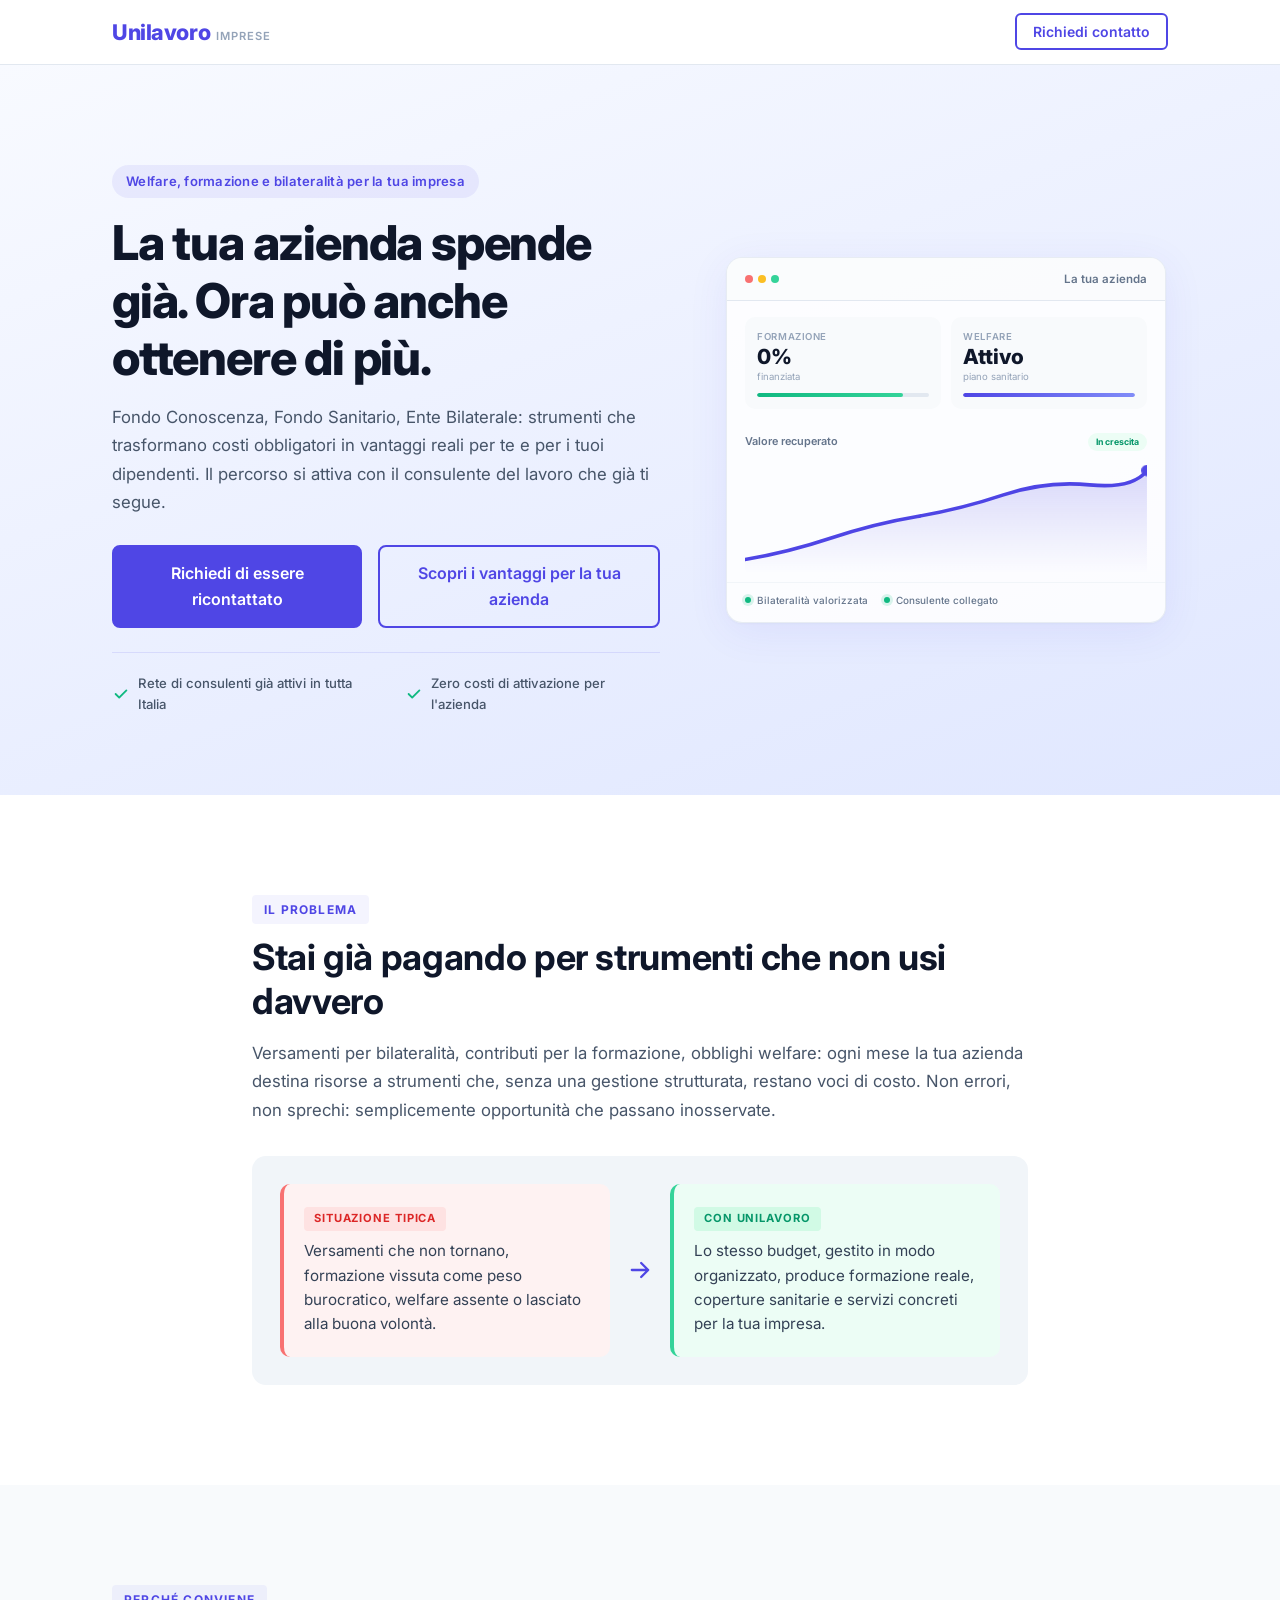
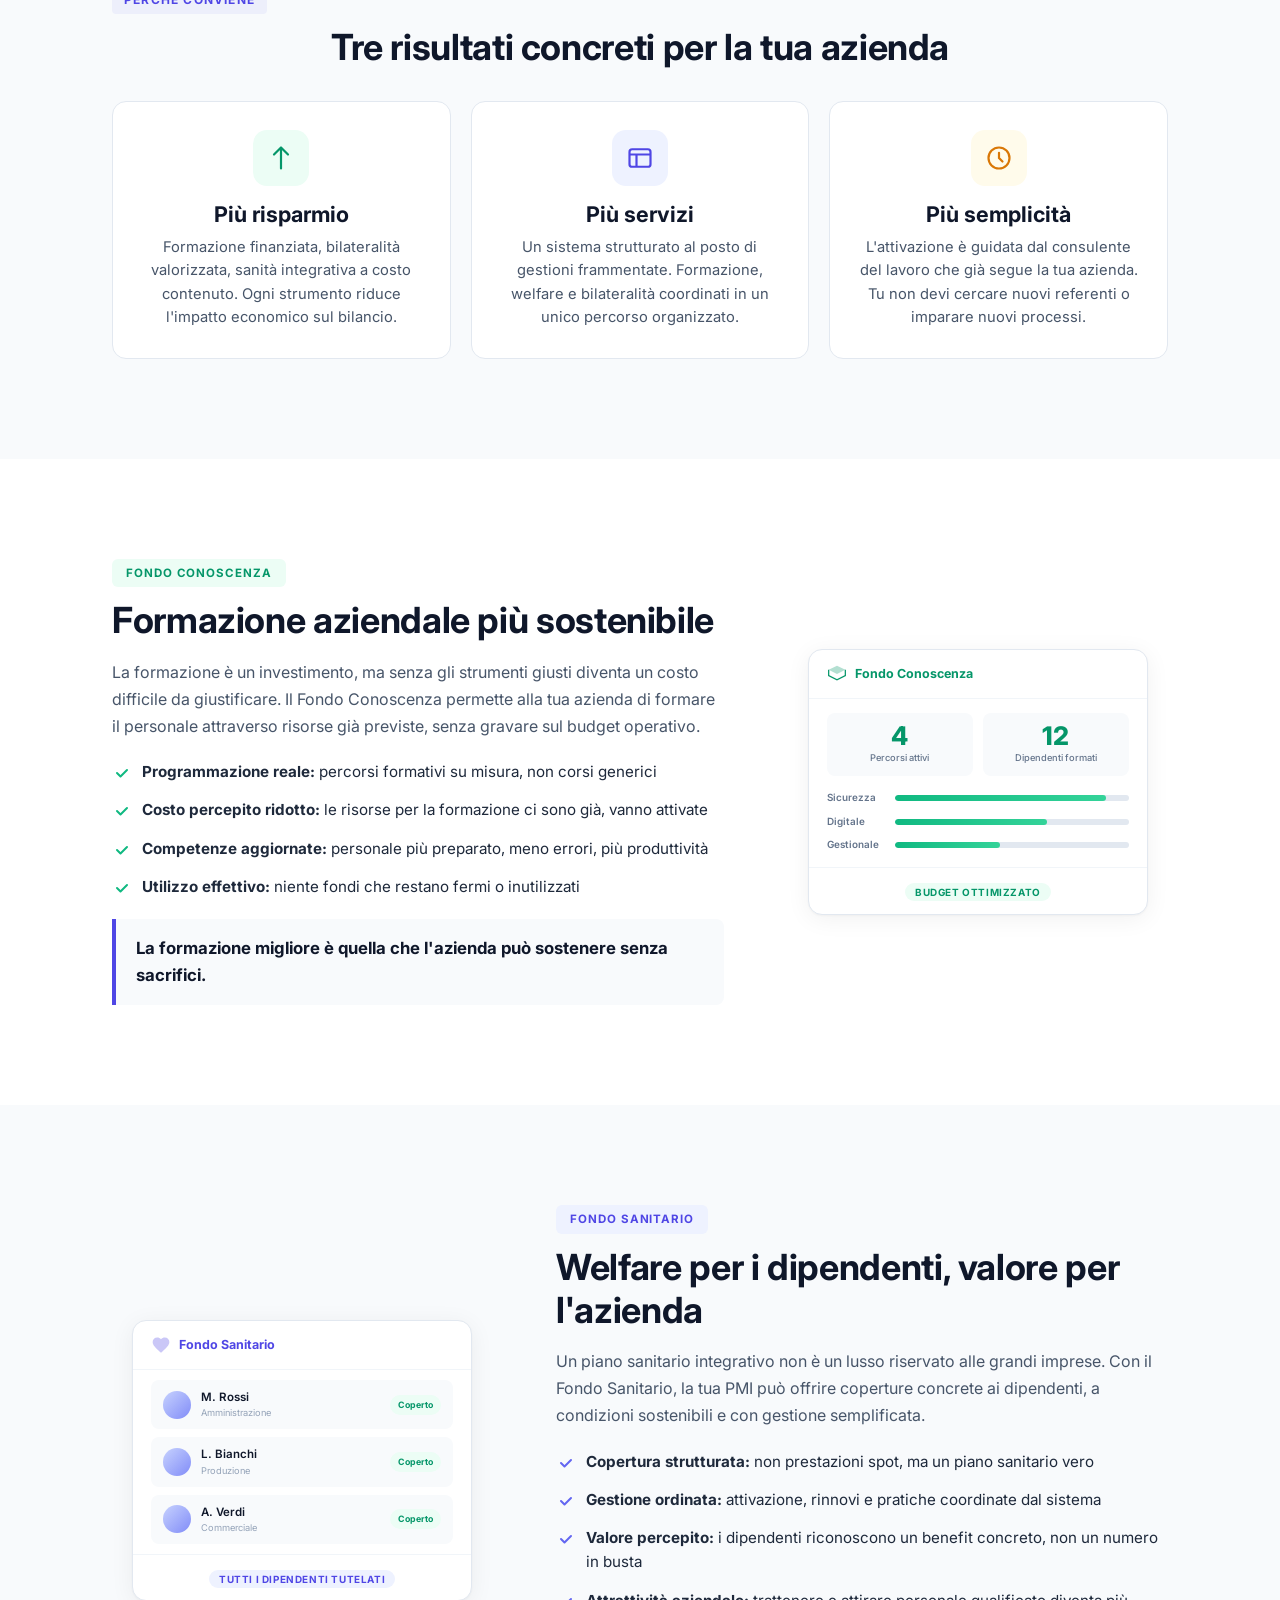
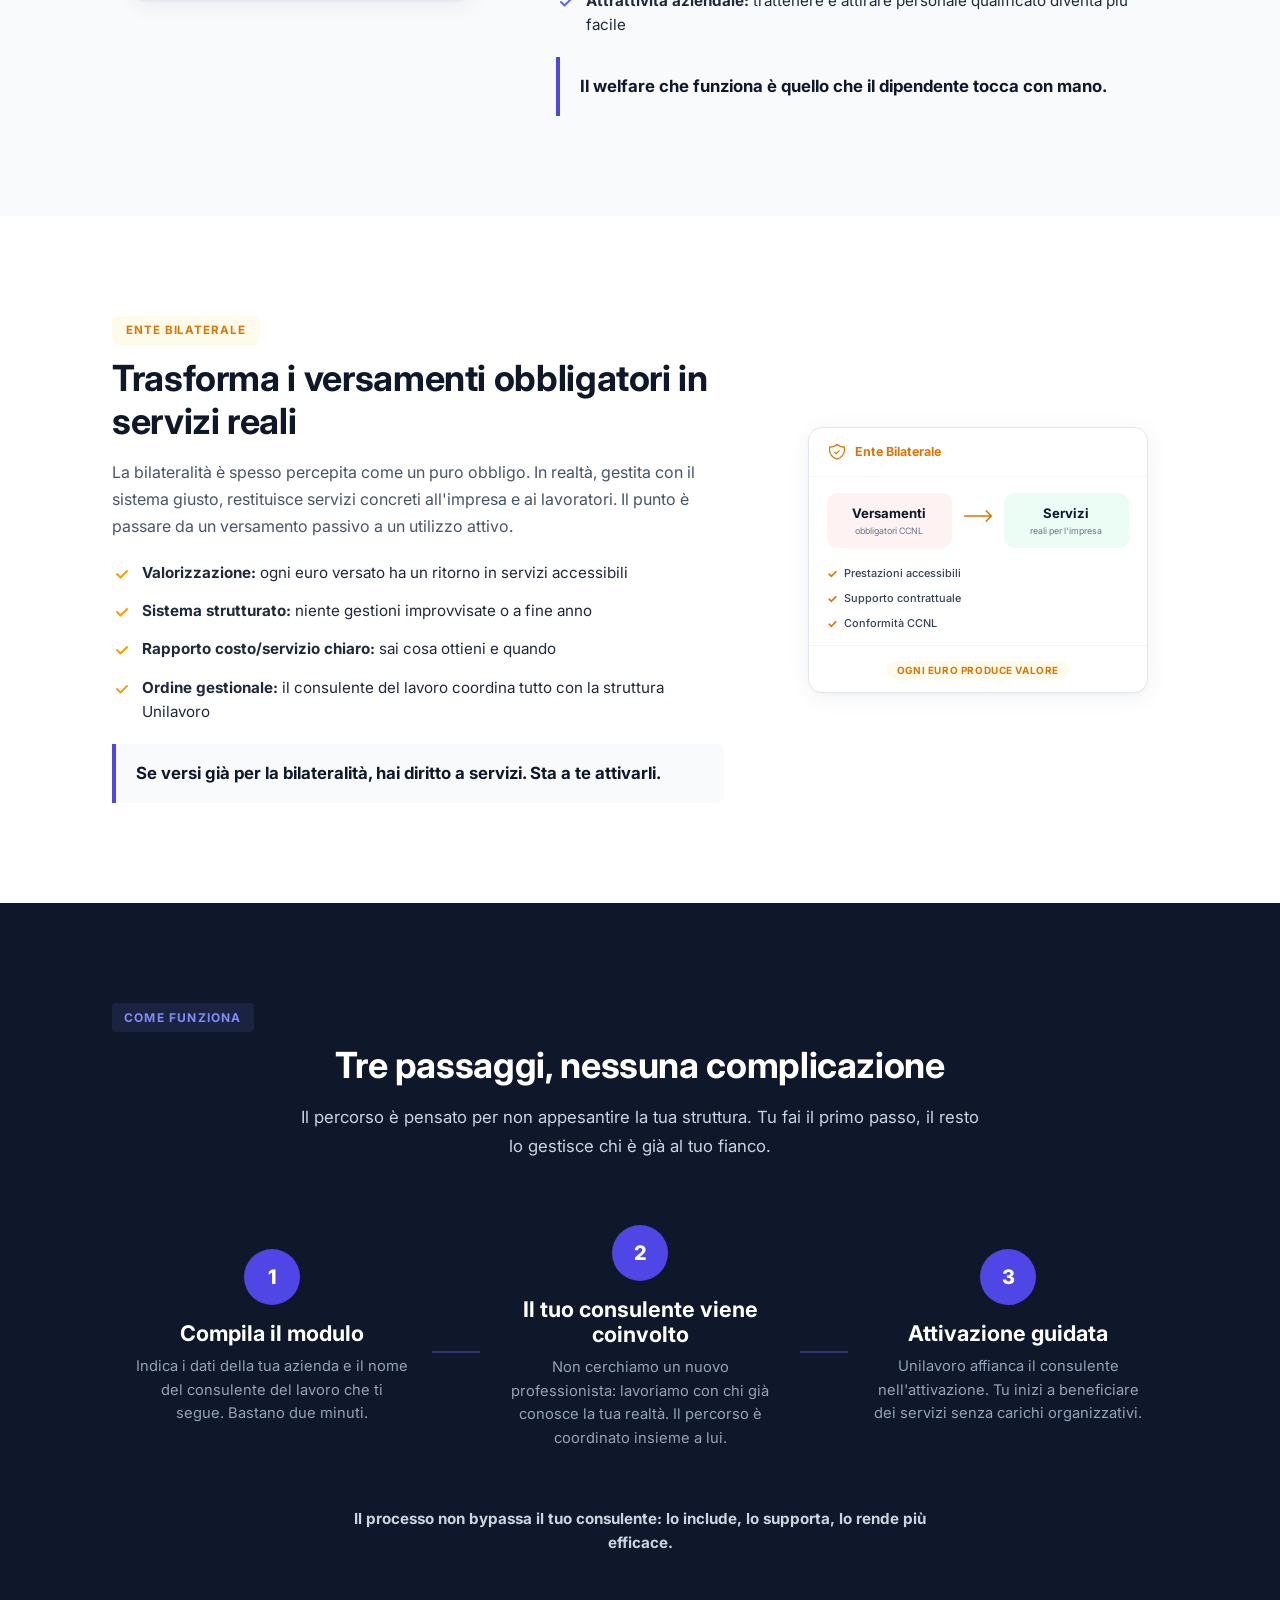
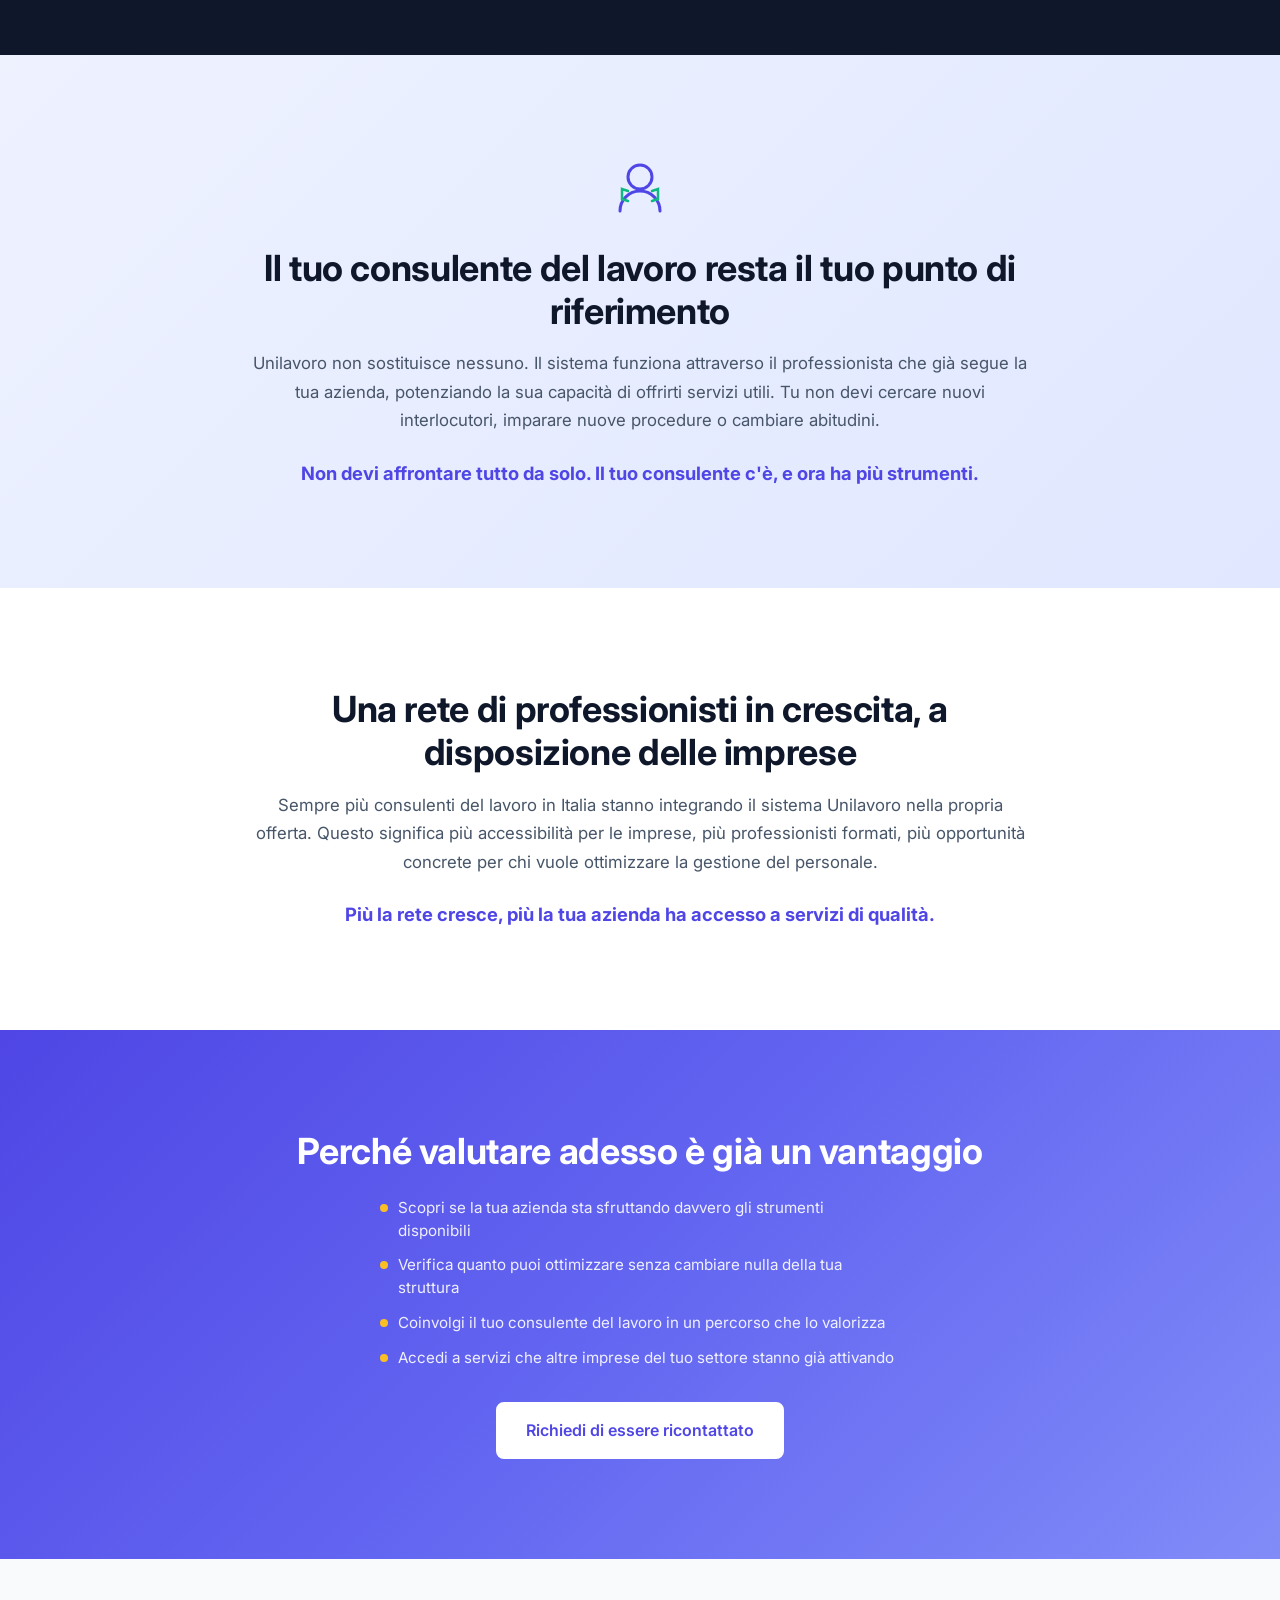
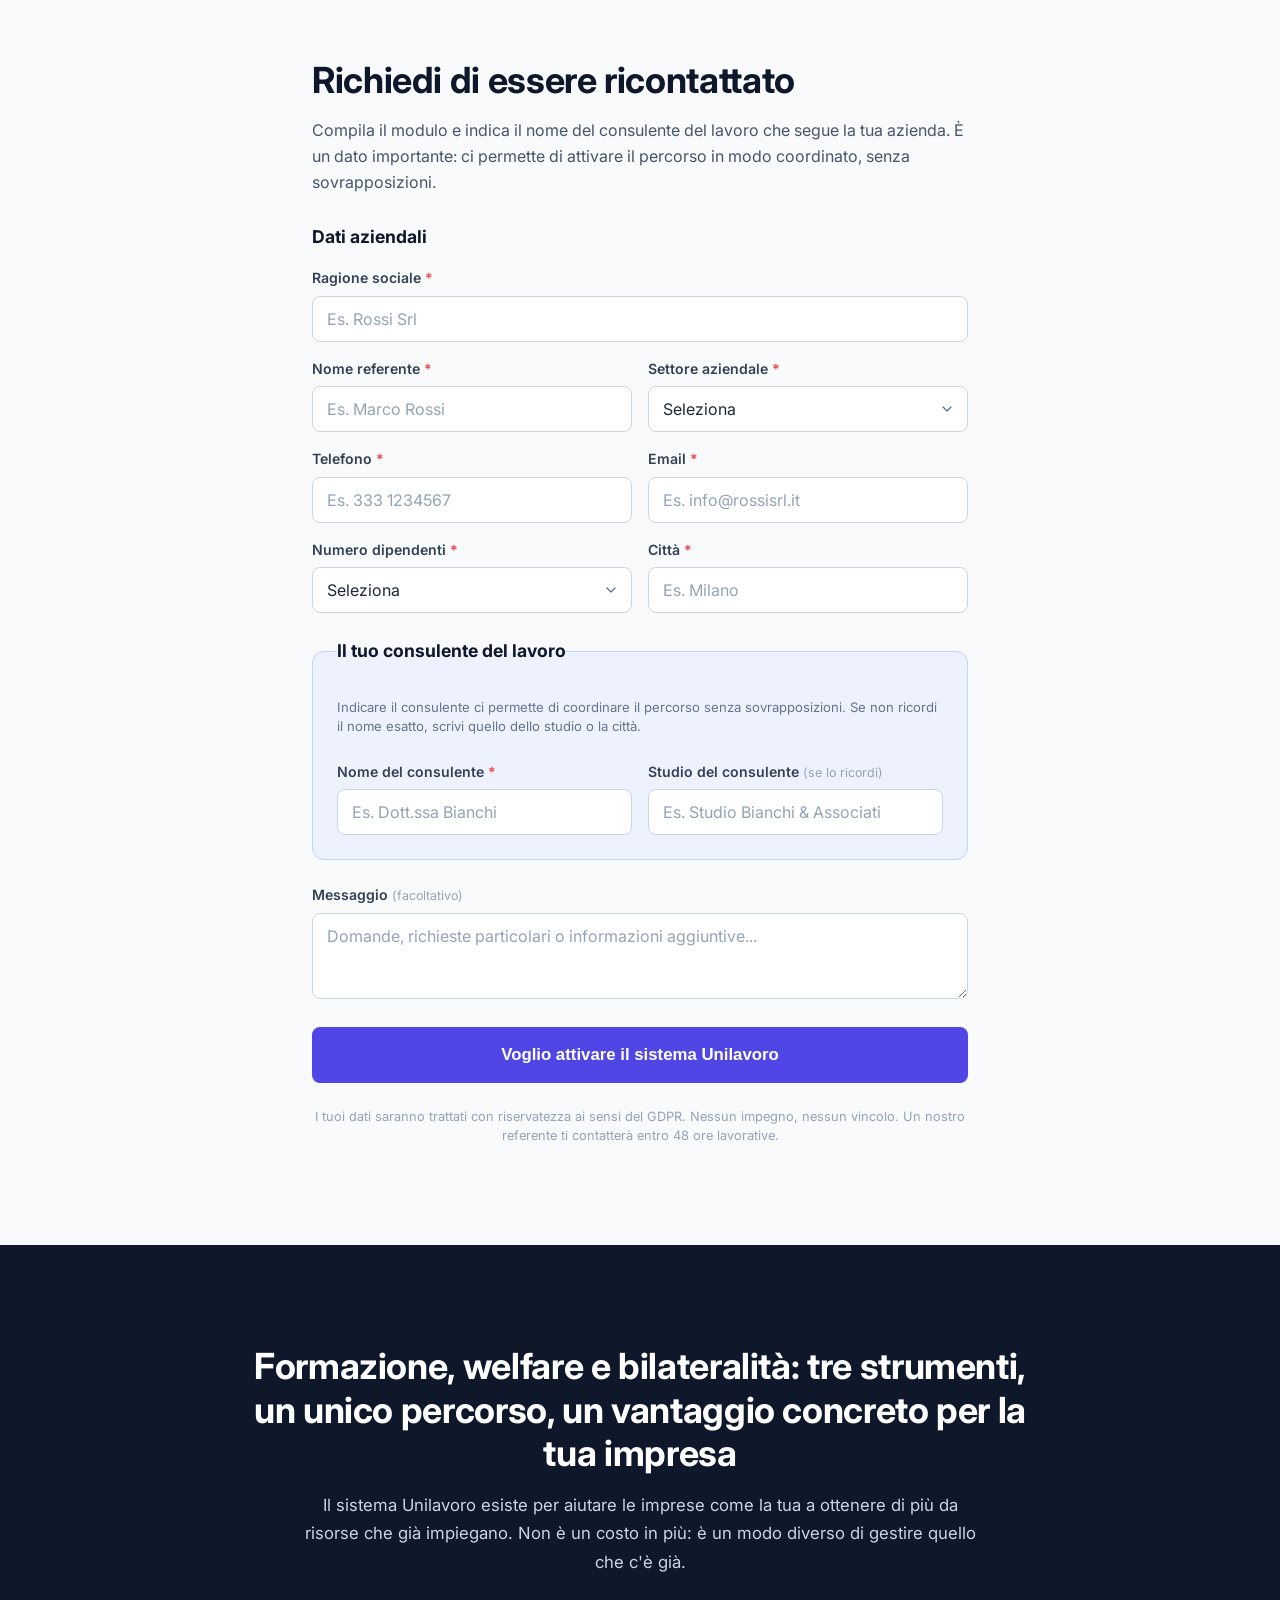
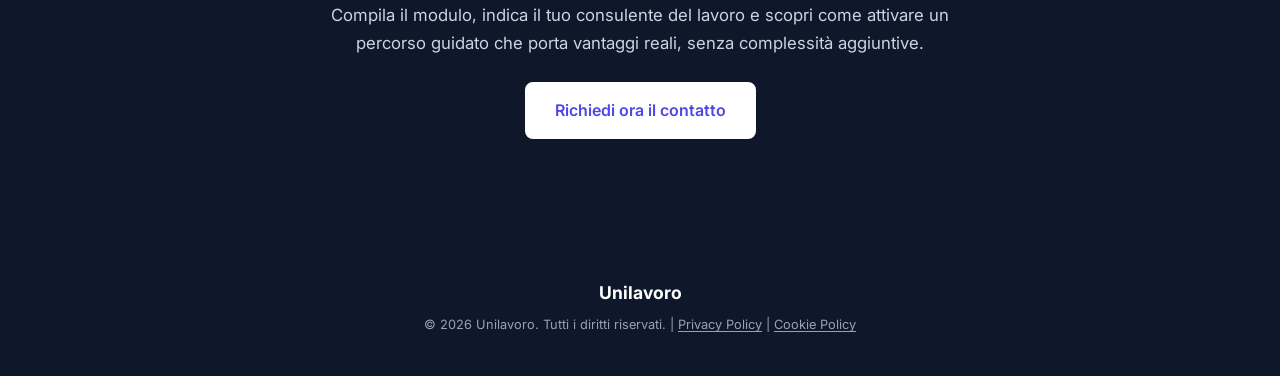
==== imprese.html @ 092a977a "Landing pages Unilavoro: consulenti e imprese Due landing page ad alta conversione per il brand Unil" ====
<!DOCTYPE html>
<html lang="it" dir="ltr">
<head>
  <meta charset="UTF-8">
  <meta name="viewport" content="width=device-width, initial-scale=1.0">
  <!-- META SEO -->
  <title>Risparmio e Welfare Aziendale per PMI | Unilavoro Imprese</title>
  <meta name="description" content="Formazione finanziata, welfare sanitario ed ente bilaterale per la tua PMI. Attiva i vantaggi con il tuo consulente del lavoro. Scopri il sistema Unilavoro.">
  <link rel="canonical" href="https://www.unilavoro.it/imprese">
  <link rel="alternate" hreflang="it-IT" href="https://www.unilavoro.it/imprese">

  <!-- Preload font -->
  <link rel="preconnect" href="https://fonts.googleapis.com">
  <link rel="preconnect" href="https://fonts.gstatic.com" crossorigin>
  <link href="https://fonts.googleapis.com/css2?family=Inter:wght@400;500;600;700;800&display=swap" rel="stylesheet">

  <link rel="stylesheet" href="imprese.css">

  <!-- Schema: ProfessionalService -->
  <script type="application/ld+json">
  {
    "@context": "https://schema.org",
    "@type": "ProfessionalService",
    "name": "Unilavoro",
    "description": "Sistema integrato di welfare aziendale, formazione finanziata ed ente bilaterale per PMI italiane.",
    "url": "https://www.unilavoro.it",
    "areaServed": { "@type": "Country", "name": "IT" },
    "serviceType": "Welfare aziendale e servizi per PMI"
  }
  </script>

  <!-- Schema: FAQPage -->
  <script type="application/ld+json">
  {
    "@context": "https://schema.org",
    "@type": "FAQPage",
    "mainEntity": [
      {
        "@type": "Question",
        "name": "Devo cambiare consulente del lavoro per accedere al sistema?",
        "acceptedAnswer": {
          "@type": "Answer",
          "text": "No. Il sistema Unilavoro funziona con il consulente del lavoro che già segue la tua azienda. Non devi cambiare nulla: il percorso viene attivato insieme al tuo professionista di riferimento."
        }
      },
      {
        "@type": "Question",
        "name": "Quanto tempo serve per attivare i servizi?",
        "acceptedAnswer": {
          "@type": "Answer",
          "text": "L'attivazione è rapida e guidata. Dopo il primo contatto, il tuo consulente del lavoro riceve tutto il supporto necessario per avviare il percorso in tempi brevi, senza appesantire la tua struttura."
        }
      },
      {
        "@type": "Question",
        "name": "È adatto anche ad aziende con meno di 10 dipendenti?",
        "acceptedAnswer": {
          "@type": "Answer",
          "text": "Sì. Il sistema è modulare e si adatta a imprese di ogni dimensione. Anche le micro-imprese possono accedere a formazione finanziata, welfare sanitario e bilateralità."
        }
      },
      {
        "@type": "Question",
        "name": "Quali costi comporta per l'azienda?",
        "acceptedAnswer": {
          "@type": "Answer",
          "text": "Non ci sono costi di attivazione. I servizi si integrano con versamenti e strumenti già previsti dalla normativa. Il vantaggio è nell'ottimizzazione di risorse che oggi l'azienda spende senza ottenere un ritorno strutturato."
        }
      }
    ]
  }
  </script>
</head>
<body>

  <!-- ========== HEADER ========== -->
  <header class="site-header">
    <div class="container header-inner">
      <a href="/" class="logo" aria-label="Unilavoro — Homepage">
        <span class="logo-text">Unilavoro</span>
        <span class="logo-tag">Imprese</span>
      </a>
      <nav aria-label="Navigazione principale">
        <a href="#form" class="nav-cta">Richiedi contatto</a>
      </nav>
    </div>
  </header>

  <!-- ========== 1. HERO ========== -->
  <section id="hero" class="hero" aria-labelledby="hero-heading">
    <div class="container hero-inner">
      <div class="hero-content fade-in">
        <p class="hero-eyebrow">Welfare, formazione e bilateralità per la tua impresa</p>
        <h1 id="hero-heading">La tua azienda spende già. Ora può anche ottenere di più.</h1>
        <p class="hero-sub">Fondo Conoscenza, Fondo Sanitario, Ente Bilaterale: strumenti che trasformano costi obbligatori in vantaggi reali per te e per i tuoi dipendenti. Il percorso si attiva con il consulente del lavoro che già ti segue.</p>
        <div class="hero-ctas">
          <a href="#form" class="btn btn-primary" data-cta-id="hero-contatto">Richiedi di essere ricontattato</a>
          <a href="#vantaggi" class="btn btn-secondary" data-cta-id="hero-vantaggi">Scopri i vantaggi per la tua azienda</a>
        </div>
        <div class="hero-trust">
          <div class="trust-badge">
            <svg viewBox="0 0 20 20" fill="none" aria-hidden="true"><path d="M16.707 5.293a1 1 0 010 1.414l-8 8a1 1 0 01-1.414 0l-4-4a1 1 0 011.414-1.414L8 12.586l7.293-7.293a1 1 0 011.414 0z" fill="#10B981"/></svg>
            <span>Rete di consulenti già attivi in tutta Italia</span>
          </div>
          <div class="trust-badge">
            <svg viewBox="0 0 20 20" fill="none" aria-hidden="true"><path d="M16.707 5.293a1 1 0 010 1.414l-8 8a1 1 0 01-1.414 0l-4-4a1 1 0 011.414-1.414L8 12.586l7.293-7.293a1 1 0 011.414 0z" fill="#10B981"/></svg>
            <span>Zero costi di attivazione per l'azienda</span>
          </div>
        </div>
      </div>
      <div class="hero-visual fade-in fade-in--delay">
        <div class="hero-dashboard" role="img" aria-label="Dashboard: da costi obbligatori a vantaggi reali per la tua azienda con il sistema Unilavoro">
          <!-- Dashboard glass panel -->
          <div class="dash-panel">
            <!-- Header bar -->
            <div class="dash-header">
              <div class="dash-dots"><span></span><span></span><span></span></div>
              <span class="dash-title">La tua azienda</span>
            </div>
            <!-- Metric cards row -->
            <div class="dash-metrics">
              <div class="dash-metric dash-metric--saving">
                <span class="dash-metric-label">Formazione</span>
                <span class="dash-metric-value dash-count" data-target="100" data-suffix="%">0%</span>
                <span class="dash-metric-sub">finanziata</span>
                <div class="dash-metric-bar"><div class="dash-metric-fill dash-metric-fill--green" style="width:85%"></div></div>
              </div>
              <div class="dash-metric dash-metric--welfare">
                <span class="dash-metric-label">Welfare</span>
                <span class="dash-metric-value">Attivo</span>
                <span class="dash-metric-sub">piano sanitario</span>
                <div class="dash-metric-bar"><div class="dash-metric-fill dash-metric-fill--indigo" style="width:100%"></div></div>
              </div>
            </div>
            <!-- Chart area -->
            <div class="dash-chart">
              <div class="dash-chart-header">
                <span class="dash-chart-title">Valore recuperato</span>
                <span class="dash-chart-badge">In crescita</span>
              </div>
              <svg class="dash-chart-svg" viewBox="0 0 280 80" fill="none" aria-hidden="true">
                <defs>
                  <linearGradient id="chartGrad" x1="0" y1="0" x2="0" y2="1">
                    <stop offset="0%" stop-color="#4f46e5" stop-opacity="0.2"/>
                    <stop offset="100%" stop-color="#4f46e5" stop-opacity="0"/>
                  </linearGradient>
                </defs>
                <path d="M0 70 Q30 65 60 55 T120 40 T180 25 T240 18 T280 8" stroke="#4f46e5" stroke-width="2.5" fill="none" stroke-linecap="round" class="dash-chart-line"/>
                <path d="M0 70 Q30 65 60 55 T120 40 T180 25 T240 18 T280 8 V80 H0 Z" fill="url(#chartGrad)" class="dash-chart-area"/>
                <circle cx="280" cy="8" r="4" fill="#4f46e5" class="dash-chart-dot"/>
              </svg>
            </div>
            <!-- Bottom row -->
            <div class="dash-bottom">
              <div class="dash-status">
                <span class="dash-status-dot dash-status-dot--active"></span>
                <span>Bilateralità valorizzata</span>
              </div>
              <div class="dash-status">
                <span class="dash-status-dot dash-status-dot--active"></span>
                <span>Consulente collegato</span>
              </div>
            </div>
          </div>
        </div>
      </div>
    </div>
  </section>

  <!-- ========== 2. PROBLEMA / OPPORTUNITÀ ========== -->
  <section id="problema" class="section section--white reveal" aria-labelledby="problema-heading">
    <div class="container container--mid">
      <div class="section-label">Il problema</div>
      <h2 id="problema-heading">Stai già pagando per strumenti che non usi davvero</h2>
      <p class="section-intro">Versamenti per bilateralità, contributi per la formazione, obblighi welfare: ogni mese la tua azienda destina risorse a strumenti che, senza una gestione strutturata, restano voci di costo. Non errori, non sprechi: semplicemente opportunità che passano inosservate.</p>
      <div class="opportunity-shift">
        <div class="shift-from">
          <span class="shift-tag shift-tag--red">Situazione tipica</span>
          <p>Versamenti che non tornano, formazione vissuta come peso burocratico, welfare assente o lasciato alla buona volontà.</p>
        </div>
        <div class="shift-arrow" aria-hidden="true">
          <svg viewBox="0 0 24 24" fill="none"><path d="M5 12h14M13 6l6 6-6 6" stroke="#4f46e5" stroke-width="2" stroke-linecap="round" stroke-linejoin="round"/></svg>
        </div>
        <div class="shift-to">
          <span class="shift-tag shift-tag--green">Con Unilavoro</span>
          <p>Lo stesso budget, gestito in modo organizzato, produce formazione reale, coperture sanitarie e servizi concreti per la tua impresa.</p>
        </div>
      </div>
    </div>
  </section>

  <!-- ========== 3. I 3 VANTAGGI PRINCIPALI ========== -->
  <section id="vantaggi" class="section section--light reveal" aria-labelledby="vantaggi-heading">
    <div class="container">
      <div class="section-label">Perché conviene</div>
      <h2 id="vantaggi-heading" class="text-center">Tre risultati concreti per la tua azienda</h2>
      <div class="tri-grid">
        <div class="tri-card">
          <div class="tri-icon tri-icon--emerald" aria-hidden="true">
            <svg viewBox="0 0 32 32" fill="none"><path d="M16 4v24M8 12l8-8 8 8" stroke="currentColor" stroke-width="2.5" stroke-linecap="round" stroke-linejoin="round"/></svg>
          </div>
          <h3>Più risparmio</h3>
          <p>Formazione finanziata, bilateralità valorizzata, sanità integrativa a costo contenuto. Ogni strumento riduce l'impatto economico sul bilancio.</p>
        </div>
        <div class="tri-card">
          <div class="tri-icon tri-icon--indigo" aria-hidden="true">
            <svg viewBox="0 0 32 32" fill="none"><rect x="4" y="6" width="24" height="20" rx="3" stroke="currentColor" stroke-width="2.5"/><path d="M4 12h24M12 12v14" stroke="currentColor" stroke-width="2.5"/></svg>
          </div>
          <h3>Più servizi</h3>
          <p>Un sistema strutturato al posto di gestioni frammentate. Formazione, welfare e bilateralità coordinati in un unico percorso organizzato.</p>
        </div>
        <div class="tri-card">
          <div class="tri-icon tri-icon--amber" aria-hidden="true">
            <svg viewBox="0 0 32 32" fill="none"><circle cx="16" cy="16" r="12" stroke="currentColor" stroke-width="2.5"/><path d="M16 10v6l4 4" stroke="currentColor" stroke-width="2.5" stroke-linecap="round"/></svg>
          </div>
          <h3>Più semplicità</h3>
          <p>L'attivazione è guidata dal consulente del lavoro che già segue la tua azienda. Tu non devi cercare nuovi referenti o imparare nuovi processi.</p>
        </div>
      </div>
    </div>
  </section>

  <!-- ========== 4. FONDO CONOSCENZA ========== -->
  <section id="formazione" class="section section--white reveal" aria-labelledby="formazione-heading">
    <div class="container">
      <div class="tool-section">
        <div class="tool-content">
          <div class="tool-badge tool-badge--emerald">Fondo Conoscenza</div>
          <h2 id="formazione-heading">Formazione aziendale più sostenibile</h2>
          <p class="tool-intro">La formazione è un investimento, ma senza gli strumenti giusti diventa un costo difficile da giustificare. Il Fondo Conoscenza permette alla tua azienda di formare il personale attraverso risorse già previste, senza gravare sul budget operativo.</p>
          <ul class="tool-list">
            <li>
              <svg class="tool-check" viewBox="0 0 20 20" fill="none" aria-hidden="true"><path d="M5 10l3.5 3.5L15 7" stroke="#10B981" stroke-width="2" stroke-linecap="round" stroke-linejoin="round"/></svg>
              <span><strong>Programmazione reale:</strong> percorsi formativi su misura, non corsi generici</span>
            </li>
            <li>
              <svg class="tool-check" viewBox="0 0 20 20" fill="none" aria-hidden="true"><path d="M5 10l3.5 3.5L15 7" stroke="#10B981" stroke-width="2" stroke-linecap="round" stroke-linejoin="round"/></svg>
              <span><strong>Costo percepito ridotto:</strong> le risorse per la formazione ci sono già, vanno attivate</span>
            </li>
            <li>
              <svg class="tool-check" viewBox="0 0 20 20" fill="none" aria-hidden="true"><path d="M5 10l3.5 3.5L15 7" stroke="#10B981" stroke-width="2" stroke-linecap="round" stroke-linejoin="round"/></svg>
              <span><strong>Competenze aggiornate:</strong> personale più preparato, meno errori, più produttività</span>
            </li>
            <li>
              <svg class="tool-check" viewBox="0 0 20 20" fill="none" aria-hidden="true"><path d="M5 10l3.5 3.5L15 7" stroke="#10B981" stroke-width="2" stroke-linecap="round" stroke-linejoin="round"/></svg>
              <span><strong>Utilizzo effettivo:</strong> niente fondi che restano fermi o inutilizzati</span>
            </li>
          </ul>
          <p class="tool-highlight"><strong>La formazione migliore è quella che l'azienda può sostenere senza sacrifici.</strong></p>
        </div>
        <div class="tool-visual" aria-hidden="true">
          <div class="mini-dash mini-dash--emerald">
            <div class="mini-dash-head">
              <svg viewBox="0 0 24 24" fill="none"><path d="M12 2L2 7l10 5 10-5L12 2z" fill="currentColor" opacity="0.3"/><path d="M2 7v7l10 5 10-5V7" stroke="currentColor" stroke-width="1.5" fill="none"/></svg>
              <span>Fondo Conoscenza</span>
            </div>
            <div class="mini-dash-grid">
              <div class="mini-dash-kpi">
                <span class="mini-kpi-val">4</span>
                <span class="mini-kpi-label">Percorsi attivi</span>
              </div>
              <div class="mini-dash-kpi">
                <span class="mini-kpi-val">12</span>
                <span class="mini-kpi-label">Dipendenti formati</span>
              </div>
            </div>
            <div class="mini-dash-progress">
              <div class="mini-progress-row">
                <span>Sicurezza</span>
                <div class="mini-bar"><div class="mini-bar-fill" style="width:90%"></div></div>
              </div>
              <div class="mini-progress-row">
                <span>Digitale</span>
                <div class="mini-bar"><div class="mini-bar-fill" style="width:65%"></div></div>
              </div>
              <div class="mini-progress-row">
                <span>Gestionale</span>
                <div class="mini-bar"><div class="mini-bar-fill" style="width:45%"></div></div>
              </div>
            </div>
            <div class="mini-dash-footer">
              <span class="mini-status mini-status--green">Budget ottimizzato</span>
            </div>
          </div>
        </div>
      </div>
    </div>
  </section>

  <!-- ========== 5. FONDO SANITARIO ========== -->
  <section id="welfare" class="section section--light reveal" aria-labelledby="welfare-heading">
    <div class="container">
      <div class="tool-section tool-section--reverse">
        <div class="tool-content">
          <div class="tool-badge tool-badge--indigo">Fondo Sanitario</div>
          <h2 id="welfare-heading">Welfare per i dipendenti, valore per l'azienda</h2>
          <p class="tool-intro">Un piano sanitario integrativo non è un lusso riservato alle grandi imprese. Con il Fondo Sanitario, la tua PMI può offrire coperture concrete ai dipendenti, a condizioni sostenibili e con gestione semplificata.</p>
          <ul class="tool-list">
            <li>
              <svg class="tool-check" viewBox="0 0 20 20" fill="none" aria-hidden="true"><path d="M5 10l3.5 3.5L15 7" stroke="#6366F1" stroke-width="2" stroke-linecap="round" stroke-linejoin="round"/></svg>
              <span><strong>Copertura strutturata:</strong> non prestazioni spot, ma un piano sanitario vero</span>
            </li>
            <li>
              <svg class="tool-check" viewBox="0 0 20 20" fill="none" aria-hidden="true"><path d="M5 10l3.5 3.5L15 7" stroke="#6366F1" stroke-width="2" stroke-linecap="round" stroke-linejoin="round"/></svg>
              <span><strong>Gestione ordinata:</strong> attivazione, rinnovi e pratiche coordinate dal sistema</span>
            </li>
            <li>
              <svg class="tool-check" viewBox="0 0 20 20" fill="none" aria-hidden="true"><path d="M5 10l3.5 3.5L15 7" stroke="#6366F1" stroke-width="2" stroke-linecap="round" stroke-linejoin="round"/></svg>
              <span><strong>Valore percepito:</strong> i dipendenti riconoscono un benefit concreto, non un numero in busta</span>
            </li>
            <li>
              <svg class="tool-check" viewBox="0 0 20 20" fill="none" aria-hidden="true"><path d="M5 10l3.5 3.5L15 7" stroke="#6366F1" stroke-width="2" stroke-linecap="round" stroke-linejoin="round"/></svg>
              <span><strong>Attrattività aziendale:</strong> trattenere e attirare personale qualificato diventa più facile</span>
            </li>
          </ul>
          <p class="tool-highlight"><strong>Il welfare che funziona è quello che il dipendente tocca con mano.</strong></p>
        </div>
        <div class="tool-visual" aria-hidden="true">
          <div class="mini-dash mini-dash--indigo">
            <div class="mini-dash-head">
              <svg viewBox="0 0 24 24" fill="none"><path d="M12 21.35l-1.45-1.32C5.4 15.36 2 12.28 2 8.5 2 5.42 4.42 3 7.5 3c1.74 0 3.41.81 4.5 2.09C13.09 3.81 14.76 3 16.5 3 19.58 3 22 5.42 22 8.5c0 3.78-3.4 6.86-8.55 11.54L12 21.35z" fill="currentColor" opacity="0.3"/></svg>
              <span>Fondo Sanitario</span>
            </div>
            <div class="mini-dash-card-list">
              <div class="mini-card-row">
                <div class="mini-avatar"></div>
                <div class="mini-card-info">
                  <span class="mini-card-name">M. Rossi</span>
                  <span class="mini-card-role">Amministrazione</span>
                </div>
                <span class="mini-card-badge mini-card-badge--active">Coperto</span>
              </div>
              <div class="mini-card-row">
                <div class="mini-avatar"></div>
                <div class="mini-card-info">
                  <span class="mini-card-name">L. Bianchi</span>
                  <span class="mini-card-role">Produzione</span>
                </div>
                <span class="mini-card-badge mini-card-badge--active">Coperto</span>
              </div>
              <div class="mini-card-row">
                <div class="mini-avatar"></div>
                <div class="mini-card-info">
                  <span class="mini-card-name">A. Verdi</span>
                  <span class="mini-card-role">Commerciale</span>
                </div>
                <span class="mini-card-badge mini-card-badge--active">Coperto</span>
              </div>
            </div>
            <div class="mini-dash-footer">
              <span class="mini-status mini-status--indigo">Tutti i dipendenti tutelati</span>
            </div>
          </div>
        </div>
      </div>
    </div>
  </section>

  <!-- ========== 6. ENTE BILATERALE ========== -->
  <section id="bilateralita" class="section section--white reveal" aria-labelledby="bilateralita-heading">
    <div class="container">
      <div class="tool-section">
        <div class="tool-content">
          <div class="tool-badge tool-badge--amber">Ente Bilaterale</div>
          <h2 id="bilateralita-heading">Trasforma i versamenti obbligatori in servizi reali</h2>
          <p class="tool-intro">La bilateralità è spesso percepita come un puro obbligo. In realtà, gestita con il sistema giusto, restituisce servizi concreti all'impresa e ai lavoratori. Il punto è passare da un versamento passivo a un utilizzo attivo.</p>
          <ul class="tool-list">
            <li>
              <svg class="tool-check" viewBox="0 0 20 20" fill="none" aria-hidden="true"><path d="M5 10l3.5 3.5L15 7" stroke="#F59E0B" stroke-width="2" stroke-linecap="round" stroke-linejoin="round"/></svg>
              <span><strong>Valorizzazione:</strong> ogni euro versato ha un ritorno in servizi accessibili</span>
            </li>
            <li>
              <svg class="tool-check" viewBox="0 0 20 20" fill="none" aria-hidden="true"><path d="M5 10l3.5 3.5L15 7" stroke="#F59E0B" stroke-width="2" stroke-linecap="round" stroke-linejoin="round"/></svg>
              <span><strong>Sistema strutturato:</strong> niente gestioni improvvisate o a fine anno</span>
            </li>
            <li>
              <svg class="tool-check" viewBox="0 0 20 20" fill="none" aria-hidden="true"><path d="M5 10l3.5 3.5L15 7" stroke="#F59E0B" stroke-width="2" stroke-linecap="round" stroke-linejoin="round"/></svg>
              <span><strong>Rapporto costo/servizio chiaro:</strong> sai cosa ottieni e quando</span>
            </li>
            <li>
              <svg class="tool-check" viewBox="0 0 20 20" fill="none" aria-hidden="true"><path d="M5 10l3.5 3.5L15 7" stroke="#F59E0B" stroke-width="2" stroke-linecap="round" stroke-linejoin="round"/></svg>
              <span><strong>Ordine gestionale:</strong> il consulente del lavoro coordina tutto con la struttura Unilavoro</span>
            </li>
          </ul>
          <p class="tool-highlight"><strong>Se versi già per la bilateralità, hai diritto a servizi. Sta a te attivarli.</strong></p>
        </div>
        <div class="tool-visual" aria-hidden="true">
          <div class="mini-dash mini-dash--amber">
            <div class="mini-dash-head">
              <svg viewBox="0 0 24 24" fill="none"><path d="M9 12l2 2 4-4m5.618-4.016A11.955 11.955 0 0112 2.944a11.955 11.955 0 01-8.618 3.04A12.02 12.02 0 003 9c0 5.591 3.824 10.29 9 11.622 5.176-1.332 9-6.03 9-11.622 0-1.042-.133-2.052-.382-3.016z" stroke="currentColor" stroke-width="1.5" fill="none"/></svg>
              <span>Ente Bilaterale</span>
            </div>
            <div class="mini-dash-flow">
              <div class="mini-flow-node mini-flow-node--in">
                <span class="mini-flow-amount">Versamenti</span>
                <span class="mini-flow-desc">obbligatori CCNL</span>
              </div>
              <div class="mini-flow-connector">
                <svg viewBox="0 0 40 24" fill="none"><path d="M4 12h32M30 6l6 6-6 6" stroke="currentColor" stroke-width="2" stroke-linecap="round" stroke-linejoin="round"/></svg>
              </div>
              <div class="mini-flow-node mini-flow-node--out">
                <span class="mini-flow-amount">Servizi</span>
                <span class="mini-flow-desc">reali per l'impresa</span>
              </div>
            </div>
            <div class="mini-dash-checklist">
              <div class="mini-check-item"><span class="mini-check-icon">&#10003;</span> Prestazioni accessibili</div>
              <div class="mini-check-item"><span class="mini-check-icon">&#10003;</span> Supporto contrattuale</div>
              <div class="mini-check-item"><span class="mini-check-icon">&#10003;</span> Conformità CCNL</div>
            </div>
            <div class="mini-dash-footer">
              <span class="mini-status mini-status--amber">Ogni euro produce valore</span>
            </div>
          </div>
        </div>
      </div>
    </div>
  </section>

  <!-- ========== 7. COME FUNZIONA ========== -->
  <section id="come-funziona" class="section section--dark reveal" aria-labelledby="steps-heading">
    <div class="container">
      <div class="section-label section-label--light">Come funziona</div>
      <h2 id="steps-heading" class="text-center">Tre passaggi, nessuna complicazione</h2>
      <p class="section-intro section-intro--center">Il percorso è pensato per non appesantire la tua struttura. Tu fai il primo passo, il resto lo gestisce chi è già al tuo fianco.</p>
      <div class="steps" role="list">
        <div class="step" role="listitem">
          <div class="step-number">1</div>
          <h3>Compila il modulo</h3>
          <p>Indica i dati della tua azienda e il nome del consulente del lavoro che ti segue. Bastano due minuti.</p>
        </div>
        <div class="step-connector" aria-hidden="true"></div>
        <div class="step" role="listitem">
          <div class="step-number">2</div>
          <h3>Il tuo consulente viene coinvolto</h3>
          <p>Non cerchiamo un nuovo professionista: lavoriamo con chi già conosce la tua realtà. Il percorso è coordinato insieme a lui.</p>
        </div>
        <div class="step-connector" aria-hidden="true"></div>
        <div class="step" role="listitem">
          <div class="step-number">3</div>
          <h3>Attivazione guidata</h3>
          <p>Unilavoro affianca il consulente nell'attivazione. Tu inizi a beneficiare dei servizi senza carichi organizzativi.</p>
        </div>
      </div>
      <p class="steps-note"><strong>Il processo non bypassa il tuo consulente: lo include, lo supporta, lo rende più efficace.</strong></p>
    </div>
  </section>

  <!-- ========== 8. IL RUOLO DEL CONSULENTE ========== -->
  <section id="consulente" class="section section--accent reveal" aria-labelledby="consulente-heading">
    <div class="container container--mid text-center">
      <div class="reassurance-icon" aria-hidden="true">
        <svg viewBox="0 0 64 64" fill="none"><circle cx="32" cy="22" r="12" stroke="#4f46e5" stroke-width="3"/><path d="M12 56c0-11.046 8.954-20 20-20s20 8.954 20 20" stroke="#4f46e5" stroke-width="3" stroke-linecap="round"/><path d="M44 36l6-2v10l-6 2" stroke="#10B981" stroke-width="2.5" stroke-linecap="round" fill="none"/><path d="M20 36l-6-2v10l6 2" stroke="#10B981" stroke-width="2.5" stroke-linecap="round" fill="none"/></svg>
      </div>
      <h2 id="consulente-heading">Il tuo consulente del lavoro resta il tuo punto di riferimento</h2>
      <p class="section-intro">Unilavoro non sostituisce nessuno. Il sistema funziona attraverso il professionista che già segue la tua azienda, potenziando la sua capacità di offrirti servizi utili. Tu non devi cercare nuovi interlocutori, imparare nuove procedure o cambiare abitudini.</p>
      <p class="reassurance-quote"><strong>Non devi affrontare tutto da solo. Il tuo consulente c'è, e ora ha più strumenti.</strong></p>
    </div>
  </section>

  <!-- ========== 9. SOCIAL PROOF ========== -->
  <section id="social-proof" class="section section--white reveal" aria-labelledby="proof-heading">
    <div class="container container--mid text-center">
      <h2 id="proof-heading">Una rete di professionisti in crescita, a disposizione delle imprese</h2>
      <p class="section-intro">Sempre più consulenti del lavoro in Italia stanno integrando il sistema Unilavoro nella propria offerta. Questo significa più accessibilità per le imprese, più professionisti formati, più opportunità concrete per chi vuole ottimizzare la gestione del personale.</p>
      <p class="proof-quote"><strong>Più la rete cresce, più la tua azienda ha accesso a servizi di qualità.</strong></p>
    </div>
  </section>

  <!-- ========== 10. URGENCY / CTA INTERMEDIA ========== -->
  <section id="urgency" class="section section--gradient reveal" aria-labelledby="urgency-heading">
    <div class="container container--mid text-center">
      <h2 id="urgency-heading">Perché valutare adesso è già un vantaggio</h2>
      <ul class="urgency-list">
        <li>Scopri se la tua azienda sta sfruttando davvero gli strumenti disponibili</li>
        <li>Verifica quanto puoi ottimizzare senza cambiare nulla della tua struttura</li>
        <li>Coinvolgi il tuo consulente del lavoro in un percorso che lo valorizza</li>
        <li>Accedi a servizi che altre imprese del tuo settore stanno già attivando</li>
      </ul>
      <a href="#form" class="btn btn-primary btn-primary--white" data-cta-id="urgency-cta">Richiedi di essere ricontattato</a>
    </div>
  </section>

  <!-- ========== 11. FORM DI CONTATTO ========== -->
  <section id="form" class="section section--light reveal" aria-labelledby="form-heading">
    <div class="container container--narrow">
      <h2 id="form-heading">Richiedi di essere ricontattato</h2>
      <p class="form-intro">Compila il modulo e indica il nome del consulente del lavoro che segue la tua azienda. È un dato importante: ci permette di attivare il percorso in modo coordinato, senza sovrapposizioni.</p>

      <form class="lead-form" action="#" method="POST" novalidate>
        <!-- Honeypot -->
        <div class="hp-field" aria-hidden="true">
          <label for="website2">Website</label>
          <input type="text" id="website2" name="website2" tabindex="-1" autocomplete="off">
        </div>

        <fieldset class="form-fieldset">
          <legend>Dati aziendali</legend>
          <div class="form-group">
            <label for="ragione">Ragione sociale <span class="required">*</span></label>
            <input type="text" id="ragione" name="ragione_sociale" required placeholder="Es. Rossi Srl">
          </div>
          <div class="form-row">
            <div class="form-group">
              <label for="referente">Nome referente <span class="required">*</span></label>
              <input type="text" id="referente" name="referente" required autocomplete="name" placeholder="Es. Marco Rossi">
            </div>
            <div class="form-group">
              <label for="settore">Settore aziendale <span class="required">*</span></label>
              <select id="settore" name="settore" required>
                <option value="" disabled selected>Seleziona</option>
                <option value="commercio">Commercio</option>
                <option value="artigianato">Artigianato</option>
                <option value="servizi">Servizi</option>
                <option value="industria">Industria</option>
                <option value="ristorazione">Ristorazione / Turismo</option>
                <option value="altro">Altro</option>
              </select>
            </div>
          </div>
          <div class="form-row">
            <div class="form-group">
              <label for="telefono2">Telefono <span class="required">*</span></label>
              <input type="tel" id="telefono2" name="telefono" required autocomplete="tel" placeholder="Es. 333 1234567">
            </div>
            <div class="form-group">
              <label for="email2">Email <span class="required">*</span></label>
              <input type="email" id="email2" name="email" required autocomplete="email" placeholder="Es. info@rossisrl.it">
            </div>
          </div>
          <div class="form-row">
            <div class="form-group">
              <label for="dipendenti">Numero dipendenti <span class="required">*</span></label>
              <select id="dipendenti" name="dipendenti" required>
                <option value="" disabled selected>Seleziona</option>
                <option value="1-5">1 – 5</option>
                <option value="6-15">6 – 15</option>
                <option value="16-50">16 – 50</option>
                <option value="51-100">51 – 100</option>
                <option value="oltre-100">Oltre 100</option>
              </select>
            </div>
            <div class="form-group">
              <label for="citta">Città <span class="required">*</span></label>
              <input type="text" id="citta" name="citta" required placeholder="Es. Milano">
            </div>
          </div>
        </fieldset>

        <fieldset class="form-fieldset form-fieldset--highlight">
          <legend>Il tuo consulente del lavoro</legend>
          <p class="fieldset-note">Indicare il consulente ci permette di coordinare il percorso senza sovrapposizioni. Se non ricordi il nome esatto, scrivi quello dello studio o la città.</p>
          <div class="form-row">
            <div class="form-group">
              <label for="consulente_nome">Nome del consulente <span class="required">*</span></label>
              <input type="text" id="consulente_nome" name="consulente_riferimento" required placeholder="Es. Dott.ssa Bianchi">
            </div>
            <div class="form-group">
              <label for="consulente_studio">Studio del consulente <span class="optional">(se lo ricordi)</span></label>
              <input type="text" id="consulente_studio" name="consulente_studio" placeholder="Es. Studio Bianchi & Associati">
            </div>
          </div>
        </fieldset>

        <div class="form-group">
          <label for="messaggio2">Messaggio <span class="optional">(facoltativo)</span></label>
          <textarea id="messaggio2" name="messaggio" rows="3" placeholder="Domande, richieste particolari o informazioni aggiuntive..."></textarea>
        </div>

        <button type="submit" class="btn btn-primary btn-submit" data-cta-id="form-submit">Voglio attivare il sistema Unilavoro</button>
        <p class="form-disclaimer">I tuoi dati saranno trattati con riservatezza ai sensi del GDPR. Nessun impegno, nessun vincolo. Un nostro referente ti contatterà entro 48 ore lavorative.</p>
      </form>
    </div>
  </section>

  <!-- ========== 12. SEZIONE FINALE ========== -->
  <section id="finale" class="section section--dark reveal" aria-labelledby="finale-heading">
    <div class="container container--mid text-center">
      <h2 id="finale-heading">Formazione, welfare e bilateralità: tre strumenti, un unico percorso, un vantaggio concreto per la tua impresa</h2>
      <p class="section-intro section-intro--center">Il sistema Unilavoro esiste per aiutare le imprese come la tua a ottenere di più da risorse che già impiegano. Non è un costo in più: è un modo diverso di gestire quello che c'è già.</p>
      <p class="section-intro section-intro--center">Compila il modulo, indica il tuo consulente del lavoro e scopri come attivare un percorso guidato che porta vantaggi reali, senza complessità aggiuntive.</p>
      <a href="#form" class="btn btn-primary btn-primary--white" data-cta-id="finale-cta">Richiedi ora il contatto</a>
    </div>
  </section>

  <!-- ========== FOOTER ========== -->
  <footer class="site-footer">
    <div class="container text-center">
      <p class="footer-brand">Unilavoro</p>
      <p class="footer-legal">&copy; 2026 Unilavoro. Tutti i diritti riservati. | <a href="/privacy">Privacy Policy</a> | <a href="/cookie">Cookie Policy</a></p>
    </div>
  </footer>

  <!-- JS: scroll reveal + form -->
  <script defer>
    // Smooth scroll
    document.querySelectorAll('a[href^="#"]').forEach(function(a) {
      a.addEventListener('click', function(e) {
        var t = document.querySelector(this.getAttribute('href'));
        if (t) { e.preventDefault(); t.scrollIntoView({ behavior: 'smooth', block: 'start' }); }
      });
    });

    // Scroll reveal
    var ro = new IntersectionObserver(function(entries) {
      entries.forEach(function(e) {
        if (e.isIntersecting) { e.target.classList.add('revealed'); ro.unobserve(e.target); }
      });
    }, { threshold: 0.1, rootMargin: '0px 0px -40px 0px' });
    document.querySelectorAll('.reveal').forEach(function(el) { ro.observe(el); });

    // Staggered children
    var co = new IntersectionObserver(function(entries) {
      entries.forEach(function(e) {
        if (e.isIntersecting) {
          e.target.querySelectorAll('.tri-card, .step, .urgency-list li').forEach(function(c, i) {
            c.style.transitionDelay = (i * 0.12) + 's';
            c.classList.add('card-visible');
          });
          co.unobserve(e.target);
        }
      });
    }, { threshold: 0.1 });
    document.querySelectorAll('.tri-grid, .steps, .urgency-list').forEach(function(el) { co.observe(el); });

    // Form
    document.querySelector('.lead-form').addEventListener('submit', function(e) {
      e.preventDefault();
      if (document.getElementById('website2').value) return;
      var btn = this.querySelector('.btn-submit');
      btn.textContent = 'Richiesta inviata!';
      btn.disabled = true;
      btn.classList.add('btn-success');
    });
  </script>

</body>
</html>
---- imprese.css ----
/* =============================================
   UNILAVORO IMPRESE — Landing Page PMI
   Mobile-first responsive CSS
   ============================================= */

/* ---------- Reset & Base ---------- */
*, *::before, *::after { margin: 0; padding: 0; box-sizing: border-box; }
html { scroll-behavior: smooth; -webkit-text-size-adjust: 100%; }
body {
  font-family: 'Inter', system-ui, -apple-system, sans-serif;
  font-size: 16px; line-height: 1.6; color: #1e293b; background: #fff;
  -webkit-font-smoothing: antialiased; -moz-osx-font-smoothing: grayscale;
}
img { max-width: 100%; height: auto; display: block; }
a { color: inherit; text-decoration: none; }
ul, ol { list-style: none; }
fieldset { border: none; padding: 0; margin: 0; }
legend { font-size: 1.1rem; font-weight: 700; color: #0f172a; margin-bottom: 16px; }

/* ---------- Layout ---------- */
.container { width: 100%; max-width: 1120px; margin: 0 auto; padding: 0 20px; }
.container--narrow { max-width: 720px; }
.container--mid { max-width: 840px; }
.text-center { text-align: center; }

/* ---------- Typography ---------- */
h1, h2, h3 { line-height: 1.2; font-weight: 700; color: #0f172a; }
h1 { font-size: clamp(1.75rem, 5vw, 3rem); font-weight: 800; letter-spacing: -0.025em; }
h2 { font-size: clamp(1.5rem, 4vw, 2.25rem); letter-spacing: -0.01em; margin-bottom: 1rem; }
h3 { font-size: clamp(1.1rem, 2.5vw, 1.35rem); margin-bottom: 0.5rem; }

/* ---------- Buttons ---------- */
.btn {
  display: inline-block; padding: 14px 28px; border-radius: 8px;
  font-size: 1rem; font-weight: 600; text-align: center;
  cursor: pointer; transition: all 0.2s ease; border: 2px solid transparent;
}
.btn-primary { background: #4f46e5; color: #fff; border-color: #4f46e5; }
.btn-primary:hover { background: #4338ca; border-color: #4338ca; transform: translateY(-1px); box-shadow: 0 4px 12px rgba(79,70,229,0.3); }
.btn-secondary { background: transparent; color: #4f46e5; border-color: #4f46e5; }
.btn-secondary:hover { background: #4f46e5; color: #fff; transform: translateY(-1px); }
.btn-primary--white { background: #fff; color: #4f46e5; border-color: #fff; }
.btn-primary--white:hover { background: #eef2ff; border-color: #eef2ff; transform: translateY(-1px); box-shadow: 0 4px 12px rgba(255,255,255,0.3); }
.btn-success { background: #10b981 !important; border-color: #10b981 !important; color: #fff !important; cursor: default; }

/* ---------- Header ---------- */
.site-header {
  position: sticky; top: 0; z-index: 100;
  background: rgba(255,255,255,0.95); backdrop-filter: blur(10px); -webkit-backdrop-filter: blur(10px);
  border-bottom: 1px solid #e2e8f0;
}
.header-inner { display: flex; align-items: center; justify-content: space-between; height: 64px; }
.logo { display: flex; align-items: baseline; gap: 6px; }
.logo-text { font-size: 1.35rem; font-weight: 800; color: #4f46e5; letter-spacing: -0.02em; }
.logo-tag { font-size: 0.7rem; font-weight: 600; color: #94a3b8; text-transform: uppercase; letter-spacing: 0.08em; }
.nav-cta {
  font-size: 0.875rem; font-weight: 600; color: #4f46e5;
  padding: 8px 16px; border: 2px solid #4f46e5; border-radius: 6px; transition: all 0.2s ease;
}
.nav-cta:hover { background: #4f46e5; color: #fff; }

/* ---------- Section Label ---------- */
.section-label {
  display: inline-block; font-size: 0.75rem; font-weight: 700; text-transform: uppercase;
  letter-spacing: 0.1em; color: #4f46e5; background: rgba(79,70,229,0.06);
  padding: 5px 12px; border-radius: 4px; margin-bottom: 12px;
}
.section-label--light { color: #818cf8; background: rgba(129,140,248,0.1); }

/* ---------- HERO ---------- */
.hero {
  padding: 60px 0 40px; overflow: hidden;
  background: linear-gradient(160deg, #f8faff 0%, #eef2ff 40%, #e0e7ff 100%);
}
.hero-inner { display: flex; flex-direction: column; gap: 40px; }
.hero-content { max-width: 620px; }
.hero-eyebrow {
  display: inline-block; font-size: 0.82rem; font-weight: 600; color: #4f46e5;
  background: rgba(79,70,229,0.08); padding: 6px 14px; border-radius: 20px;
  margin-bottom: 16px; letter-spacing: 0.02em;
}
.hero-sub { margin-top: 16px; font-size: 1.05rem; color: #475569; line-height: 1.7; }
.hero-ctas { display: flex; flex-direction: column; gap: 12px; margin-top: 28px; }
.hero-trust { display: flex; flex-direction: column; gap: 8px; margin-top: 24px; padding-top: 20px; border-top: 1px solid rgba(79,70,229,0.12); }
.trust-badge { display: flex; align-items: center; gap: 8px; font-size: 0.82rem; font-weight: 500; color: #475569; }
.trust-badge svg { width: 18px; height: 18px; flex-shrink: 0; }
.hero-visual { display: flex; justify-content: center; align-items: center; }

/* --- Hero Dashboard --- */
.hero-dashboard { width: 100%; max-width: 440px; }
.dash-panel {
  background: rgba(255,255,255,0.85);
  backdrop-filter: blur(16px); -webkit-backdrop-filter: blur(16px);
  border: 1px solid rgba(226,232,240,0.8);
  border-radius: 16px; padding: 0;
  box-shadow: 0 8px 40px rgba(79,70,229,0.08), 0 1px 3px rgba(0,0,0,0.04);
  overflow: hidden;
}
.dash-header {
  display: flex; align-items: center; gap: 10px;
  padding: 12px 18px; border-bottom: 1px solid #e2e8f0;
  background: rgba(248,250,252,0.6);
}
.dash-dots { display: flex; gap: 5px; }
.dash-dots span {
  width: 8px; height: 8px; border-radius: 50%;
}
.dash-dots span:nth-child(1) { background: #f87171; }
.dash-dots span:nth-child(2) { background: #fbbf24; }
.dash-dots span:nth-child(3) { background: #34d399; }
.dash-title { font-size: 0.72rem; font-weight: 600; color: #64748b; margin-left: auto; }
.dash-metrics { display: flex; gap: 10px; padding: 16px 18px 12px; }
.dash-metric {
  flex: 1; background: #f8fafc; border-radius: 10px; padding: 12px;
  display: flex; flex-direction: column; gap: 2px;
}
.dash-metric-label { font-size: 0.6rem; font-weight: 600; text-transform: uppercase; letter-spacing: 0.06em; color: #94a3b8; }
.dash-metric-value { font-size: 1.3rem; font-weight: 800; color: #0f172a; line-height: 1; }
.dash-metric-sub { font-size: 0.6rem; color: #94a3b8; }
.dash-metric-bar { height: 4px; border-radius: 2px; background: #e2e8f0; margin-top: 6px; overflow: hidden; }
.dash-metric-fill { height: 100%; border-radius: 2px; transition: width 1.5s ease-out; }
.dash-metric-fill--green { background: linear-gradient(90deg, #10b981, #34d399); }
.dash-metric-fill--indigo { background: linear-gradient(90deg, #4f46e5, #818cf8); }
.dash-chart { padding: 12px 18px 8px; }
.dash-chart-header { display: flex; align-items: center; justify-content: space-between; margin-bottom: 8px; }
.dash-chart-title { font-size: 0.68rem; font-weight: 600; color: #64748b; }
.dash-chart-badge {
  font-size: 0.55rem; font-weight: 700; color: #059669; background: #ecfdf5;
  padding: 2px 8px; border-radius: 10px;
}
.dash-chart-svg { width: 100%; height: auto; display: block; }
.dash-chart-line { stroke-dasharray: 400; stroke-dashoffset: 400; animation: drawLine 2s ease-out forwards; }
.dash-chart-area { opacity: 0; animation: fadeIn 0.5s ease-out 1.8s forwards; }
.dash-chart-dot { opacity: 0; animation: fadeIn 0.3s ease-out 2s forwards; }
@keyframes drawLine { to { stroke-dashoffset: 0; } }
@keyframes fadeIn { to { opacity: 1; } }
.dash-bottom {
  display: flex; gap: 16px; padding: 10px 18px 14px;
  border-top: 1px solid #f1f5f9;
}
.dash-status { display: flex; align-items: center; gap: 6px; font-size: 0.62rem; font-weight: 500; color: #64748b; }
.dash-status-dot { width: 6px; height: 6px; border-radius: 50%; flex-shrink: 0; }
.dash-status-dot--active { background: #10b981; box-shadow: 0 0 0 3px rgba(16,185,129,0.15); animation: statusPulse 2s ease-in-out infinite; }
@keyframes statusPulse {
  0%, 100% { box-shadow: 0 0 0 3px rgba(16,185,129,0.15); }
  50% { box-shadow: 0 0 0 6px rgba(16,185,129,0.08); }
}

/* --- Mini Dashboard Cards (tool visuals) --- */
.mini-dash {
  width: 100%; max-width: 340px;
  background: #fff; border-radius: 14px;
  box-shadow: 0 4px 24px rgba(0,0,0,0.06), 0 1px 2px rgba(0,0,0,0.03);
  border: 1px solid #e2e8f0; overflow: hidden;
}
.mini-dash-head {
  display: flex; align-items: center; gap: 8px;
  padding: 14px 18px; border-bottom: 1px solid #f1f5f9;
  font-size: 0.78rem; font-weight: 700;
}
.mini-dash-head svg { width: 20px; height: 20px; flex-shrink: 0; }
.mini-dash--emerald .mini-dash-head { color: #059669; }
.mini-dash--indigo .mini-dash-head { color: #4f46e5; }
.mini-dash--amber .mini-dash-head { color: #d97706; }

/* KPI grid (Formazione) */
.mini-dash-grid { display: flex; gap: 10px; padding: 14px 18px; }
.mini-dash-kpi {
  flex: 1; display: flex; flex-direction: column; align-items: center;
  padding: 10px; background: #f8fafc; border-radius: 8px;
}
.mini-kpi-val { font-size: 1.6rem; font-weight: 800; color: #0f172a; line-height: 1; }
.mini-kpi-label { font-size: 0.58rem; color: #64748b; font-weight: 500; text-align: center; margin-top: 2px; }
.mini-dash--emerald .mini-kpi-val { color: #059669; }

/* Progress bars (Formazione) */
.mini-dash-progress { padding: 0 18px 14px; display: flex; flex-direction: column; gap: 8px; }
.mini-progress-row { display: flex; align-items: center; gap: 8px; }
.mini-progress-row span { font-size: 0.62rem; font-weight: 600; color: #64748b; width: 60px; flex-shrink: 0; }
.mini-bar { flex: 1; height: 6px; background: #e2e8f0; border-radius: 3px; overflow: hidden; }
.mini-bar-fill { height: 100%; border-radius: 3px; }
.mini-dash--emerald .mini-bar-fill { background: linear-gradient(90deg, #10b981, #34d399); }
.mini-dash--indigo .mini-bar-fill { background: linear-gradient(90deg, #4f46e5, #818cf8); }
.mini-dash--amber .mini-bar-fill { background: linear-gradient(90deg, #d97706, #fbbf24); }

/* Card list (Welfare) */
.mini-dash-card-list { padding: 10px 18px; display: flex; flex-direction: column; gap: 8px; }
.mini-card-row {
  display: flex; align-items: center; gap: 10px;
  padding: 8px 12px; background: #f8fafc; border-radius: 8px;
}
.mini-avatar {
  width: 28px; height: 28px; border-radius: 50%;
  background: linear-gradient(135deg, #c7d2fe, #818cf8); flex-shrink: 0;
}
.mini-card-info { flex: 1; display: flex; flex-direction: column; }
.mini-card-name { font-size: 0.72rem; font-weight: 600; color: #0f172a; }
.mini-card-role { font-size: 0.58rem; color: #94a3b8; }
.mini-card-badge {
  font-size: 0.55rem; font-weight: 700; padding: 3px 8px; border-radius: 10px;
  flex-shrink: 0;
}
.mini-card-badge--active { color: #059669; background: #ecfdf5; }

/* Flow (Bilateralità) */
.mini-dash-flow {
  display: flex; align-items: center; gap: 8px; padding: 16px 18px;
}
.mini-flow-node {
  flex: 1; text-align: center; padding: 10px 8px; border-radius: 10px;
}
.mini-flow-node--in { background: #fef2f2; }
.mini-flow-node--out { background: #ecfdf5; }
.mini-flow-amount { display: block; font-size: 0.82rem; font-weight: 700; color: #0f172a; }
.mini-flow-desc { display: block; font-size: 0.55rem; color: #64748b; }
.mini-flow-connector { flex-shrink: 0; }
.mini-flow-connector svg { width: 36px; height: 20px; }
.mini-dash--amber .mini-flow-connector { color: #d97706; }

/* Checklist (Bilateralità) */
.mini-dash-checklist { padding: 0 18px 12px; display: flex; flex-direction: column; gap: 6px; }
.mini-check-item {
  font-size: 0.68rem; font-weight: 500; color: #334155;
  display: flex; align-items: center; gap: 6px;
}
.mini-check-icon { color: #d97706; font-weight: 700; font-size: 0.75rem; }

/* Footer (shared) */
.mini-dash-footer {
  padding: 10px 18px; border-top: 1px solid #f1f5f9;
  text-align: center;
}
.mini-status {
  font-size: 0.62rem; font-weight: 700; text-transform: uppercase; letter-spacing: 0.06em;
  padding: 3px 10px; border-radius: 10px;
}
.mini-status--green { color: #059669; background: #ecfdf5; }
.mini-status--indigo { color: #4f46e5; background: #eef2ff; }
.mini-status--amber { color: #d97706; background: #fffbeb; }

/* ---------- Sections (generici) ---------- */
.section { padding: 60px 0; }
.section--light { background: #f8fafc; }
.section--white { background: #fff; }
.section--dark { background: #0f172a; color: #e2e8f0; }
.section--dark h2, .section--dark h3 { color: #fff; }
.section--accent { background: linear-gradient(135deg, #eef2ff 0%, #e0e7ff 100%); }
.section--gradient { background: linear-gradient(135deg, #4f46e5 0%, #6366f1 50%, #818cf8 100%); color: #fff; }
.section--gradient h2 { color: #fff; }
.section-intro { font-size: 1.05rem; color: #475569; margin-bottom: 24px; line-height: 1.7; }
.section-intro--center { text-align: center; max-width: 680px; margin-left: auto; margin-right: auto; }
.section--dark .section-intro, .section--gradient .section-intro { color: #cbd5e1; }

/* ---------- 2. Opportunity Shift ---------- */
.opportunity-shift {
  display: flex; flex-direction: column; gap: 16px;
  margin-top: 32px; padding: 28px; background: #f1f5f9; border-radius: 14px;
}
.shift-from, .shift-to {
  padding: 20px; border-radius: 10px;
}
.shift-from { background: #fef2f2; border-left: 4px solid #f87171; }
.shift-to { background: #ecfdf5; border-left: 4px solid #34d399; }
.shift-tag {
  display: inline-block; font-size: 0.7rem; font-weight: 700; text-transform: uppercase;
  letter-spacing: 0.08em; padding: 3px 10px; border-radius: 4px; margin-bottom: 8px;
}
.shift-tag--red { color: #dc2626; background: #fee2e2; }
.shift-tag--green { color: #059669; background: #d1fae5; }
.shift-from p, .shift-to p { font-size: 0.95rem; color: #334155; }
.shift-arrow {
  display: flex; justify-content: center; align-items: center;
  transform: rotate(90deg); color: #4f46e5;
}
.shift-arrow svg { width: 28px; height: 28px; }

/* ---------- 3. Tri Grid ---------- */
.tri-grid { display: grid; grid-template-columns: 1fr; gap: 20px; margin-top: 32px; }
.tri-card {
  background: #fff; border: 1px solid #e2e8f0; border-radius: 14px; padding: 28px 24px;
  text-align: center; transition: transform 0.3s ease, box-shadow 0.3s ease;
  opacity: 0; transform: translateY(20px);
}
.tri-card.card-visible { opacity: 1; transform: translateY(0); }
.tri-card:hover { transform: translateY(-3px); box-shadow: 0 12px 32px rgba(0,0,0,0.08); }
.tri-icon {
  width: 56px; height: 56px; border-radius: 14px; display: flex; align-items: center;
  justify-content: center; margin: 0 auto 16px;
}
.tri-icon svg { width: 28px; height: 28px; }
.tri-icon--emerald { background: #ecfdf5; color: #059669; }
.tri-icon--indigo { background: #eef2ff; color: #4f46e5; }
.tri-icon--amber { background: #fffbeb; color: #d97706; }
.tri-card p { color: #475569; font-size: 0.92rem; }

/* ---------- 4-5-6. Tool Sections ---------- */
.tool-section { display: flex; flex-direction: column; gap: 40px; }
.tool-badge {
  display: inline-block; font-size: 0.72rem; font-weight: 700; text-transform: uppercase;
  letter-spacing: 0.08em; padding: 5px 14px; border-radius: 6px; margin-bottom: 12px;
}
.tool-badge--emerald { color: #059669; background: #ecfdf5; }
.tool-badge--indigo { color: #4f46e5; background: #eef2ff; }
.tool-badge--amber { color: #d97706; background: #fffbeb; }
.tool-intro { font-size: 1rem; color: #475569; line-height: 1.7; margin-bottom: 20px; }
.tool-list { display: flex; flex-direction: column; gap: 14px; margin-bottom: 20px; }
.tool-list li { display: flex; align-items: flex-start; gap: 10px; font-size: 0.95rem; line-height: 1.6; }
.tool-check { flex-shrink: 0; width: 20px; height: 20px; margin-top: 3px; }
.tool-highlight {
  font-size: 1.05rem; color: #0f172a; padding: 16px 20px;
  background: #f8fafc; border-left: 4px solid #4f46e5; border-radius: 0 8px 8px 0;
}

/* Tool visual area */
.tool-visual { display: flex; justify-content: center; }

/* ---------- 7. Steps ---------- */
.steps { display: flex; flex-direction: column; align-items: center; gap: 0; margin-top: 40px; }
.step {
  text-align: center; max-width: 320px; padding: 24px;
  opacity: 0; transform: translateY(20px);
  transition: opacity 0.5s ease, transform 0.5s ease;
}
.step.card-visible { opacity: 1; transform: translateY(0); }
.step-number {
  width: 56px; height: 56px; display: flex; align-items: center; justify-content: center;
  margin: 0 auto 16px; background: #4f46e5; color: #fff;
  font-size: 1.25rem; font-weight: 800; border-radius: 50%;
}
.step p { color: #94a3b8; font-size: 0.92rem; }
.step-connector { width: 2px; height: 32px; background: rgba(99,102,241,0.4); }
.steps-note {
  text-align: center; margin-top: 32px; font-size: 0.95rem; color: #cbd5e1;
  max-width: 600px; margin-left: auto; margin-right: auto;
}

/* ---------- 8. Reassurance ---------- */
.reassurance-icon { margin: 0 auto 20px; }
.reassurance-icon svg { width: 64px; height: 64px; margin: 0 auto; }
.reassurance-quote {
  font-size: 1.15rem; color: #4f46e5; margin-top: 20px;
}

/* ---------- 9. Social proof ---------- */
.proof-quote {
  font-size: 1.15rem; color: #4f46e5; margin-top: 16px;
}

/* ---------- 10. Urgency ---------- */
.urgency-list {
  text-align: left; max-width: 520px; margin: 24px auto 32px;
  display: flex; flex-direction: column; gap: 12px;
}
.urgency-list li {
  display: flex; align-items: flex-start; gap: 10px;
  font-size: 0.95rem; color: rgba(255,255,255,0.9); line-height: 1.5;
  opacity: 0; transform: translateY(12px);
  transition: opacity 0.4s ease, transform 0.4s ease;
}
.urgency-list li.card-visible { opacity: 1; transform: translateY(0); }
.urgency-list li::before {
  content: ''; flex-shrink: 0; width: 8px; height: 8px; margin-top: 7px;
  background: #fbbf24; border-radius: 50%;
}

/* ---------- 11. Form ---------- */
.form-intro { color: #475569; margin-bottom: 28px; font-size: 1rem; }
.lead-form { display: flex; flex-direction: column; gap: 24px; }
.form-fieldset { display: flex; flex-direction: column; gap: 16px; }
.form-fieldset--highlight {
  background: #eef2ff; padding: 24px; border-radius: 12px;
  border: 1px solid #c7d2fe;
}
.fieldset-note { font-size: 0.82rem; color: #64748b; line-height: 1.5; margin-bottom: 8px; margin-top: -8px; }
.form-group { display: flex; flex-direction: column; gap: 6px; }
.form-group label { font-size: 0.88rem; font-weight: 600; color: #334155; }
.required { color: #ef4444; }
.optional { color: #94a3b8; font-weight: 400; font-size: 0.78rem; }
.form-group input, .form-group select, .form-group textarea {
  padding: 12px 14px; border: 1.5px solid #cbd5e1; border-radius: 8px;
  font-size: 1rem; font-family: inherit; color: #1e293b; background: #fff;
  transition: border-color 0.2s ease, box-shadow 0.2s ease; width: 100%;
}
.form-group input:focus, .form-group select:focus, .form-group textarea:focus {
  outline: none; border-color: #4f46e5; box-shadow: 0 0 0 3px rgba(79,70,229,0.1);
}
.form-group input::placeholder, .form-group textarea::placeholder { color: #94a3b8; }
.form-group select {
  appearance: none; -webkit-appearance: none;
  background-image: url("data:image/svg+xml,%3Csvg xmlns='http://www.w3.org/2000/svg' width='16' height='16' viewBox='0 0 24 24' fill='none' stroke='%2364748b' stroke-width='2' stroke-linecap='round' stroke-linejoin='round'%3E%3Cpath d='M6 9l6 6 6-6'/%3E%3C/svg%3E");
  background-repeat: no-repeat; background-position: right 12px center; padding-right: 40px;
}
.form-row { display: flex; flex-direction: column; gap: 16px; }
.btn-submit { width: 100%; padding: 16px; font-size: 1.05rem; margin-top: 4px; }
.form-disclaimer { font-size: 0.8rem; color: #94a3b8; text-align: center; line-height: 1.5; }
.hp-field { position: absolute; left: -9999px; opacity: 0; height: 0; overflow: hidden; }

/* ---------- Footer ---------- */
.site-footer { padding: 40px 0; background: #0f172a; color: #94a3b8; }
.footer-brand { font-size: 1.1rem; font-weight: 700; color: #fff; margin-bottom: 8px; }
.footer-legal { font-size: 0.8rem; }
.footer-legal a { color: #94a3b8; text-decoration: underline; text-underline-offset: 2px; }
.footer-legal a:hover { color: #e2e8f0; }

/* ---------- Scroll Reveal ---------- */
.reveal {
  opacity: 0; transform: translateY(32px);
  transition: opacity 0.6s ease-out, transform 0.6s ease-out;
}
.reveal.revealed { opacity: 1; transform: translateY(0); }

/* Hero fade-in */
.fade-in { opacity: 0; transform: translateY(24px); animation: fadeInUp 0.7s ease-out forwards; }
.fade-in--delay { animation-delay: 0.3s; }
@keyframes fadeInUp { to { opacity: 1; transform: translateY(0); } }

/* =============================================
   RESPONSIVE — Tablet (768px+)
   ============================================= */
@media (min-width: 768px) {
  .container { padding: 0 32px; }
  .section { padding: 80px 0; }
  .hero { padding: 80px 0 60px; }
  .hero-inner { flex-direction: row; align-items: center; gap: 48px; }
  .hero-content { flex: 1; }
  .hero-visual { flex: 0 0 42%; }
  .hero-ctas { flex-direction: row; gap: 16px; }
  .hero-trust { flex-direction: row; gap: 24px; }
  .tri-grid { grid-template-columns: 1fr 1fr 1fr; }
  .tool-section { flex-direction: row; align-items: center; gap: 48px; }
  .tool-section--reverse { flex-direction: row-reverse; }
  .tool-content { flex: 1; }
  .tool-visual { flex: 0 0 36%; }
  .opportunity-shift { flex-direction: row; align-items: stretch; gap: 16px; }
  .shift-from, .shift-to { flex: 1; }
  .shift-arrow { transform: rotate(0); }
  .steps { flex-direction: row; justify-content: center; }
  .step-connector { width: 48px; height: 2px; margin-top: 28px; }
  .form-row { flex-direction: row; gap: 16px; }
  .form-row .form-group { flex: 1; }
}

/* =============================================
   RESPONSIVE — Desktop (1024px+)
   ============================================= */
@media (min-width: 1024px) {
  .section { padding: 100px 0; }
  .hero { padding: 100px 0 80px; }
  .hero-inner { gap: 64px; }
  .step-connector { width: 64px; }
  .tool-section { gap: 64px; }
}

/* ---------- Accessibility ---------- */
@media (prefers-reduced-motion: reduce) {
  html { scroll-behavior: auto; }
  .btn, .tri-card, .reveal, .step, .urgency-list li { transition: none; }
  .fade-in, .gfx-arrow-pulse { animation: none; }
  .fade-in { opacity: 1; transform: none; }
  .reveal { opacity: 1; transform: none; }
  .tri-card, .step, .urgency-list li { opacity: 1; transform: none; }
  .tcv-bar { animation: none; }
}

:focus-visible { outline: 2px solid #4f46e5; outline-offset: 2px; }
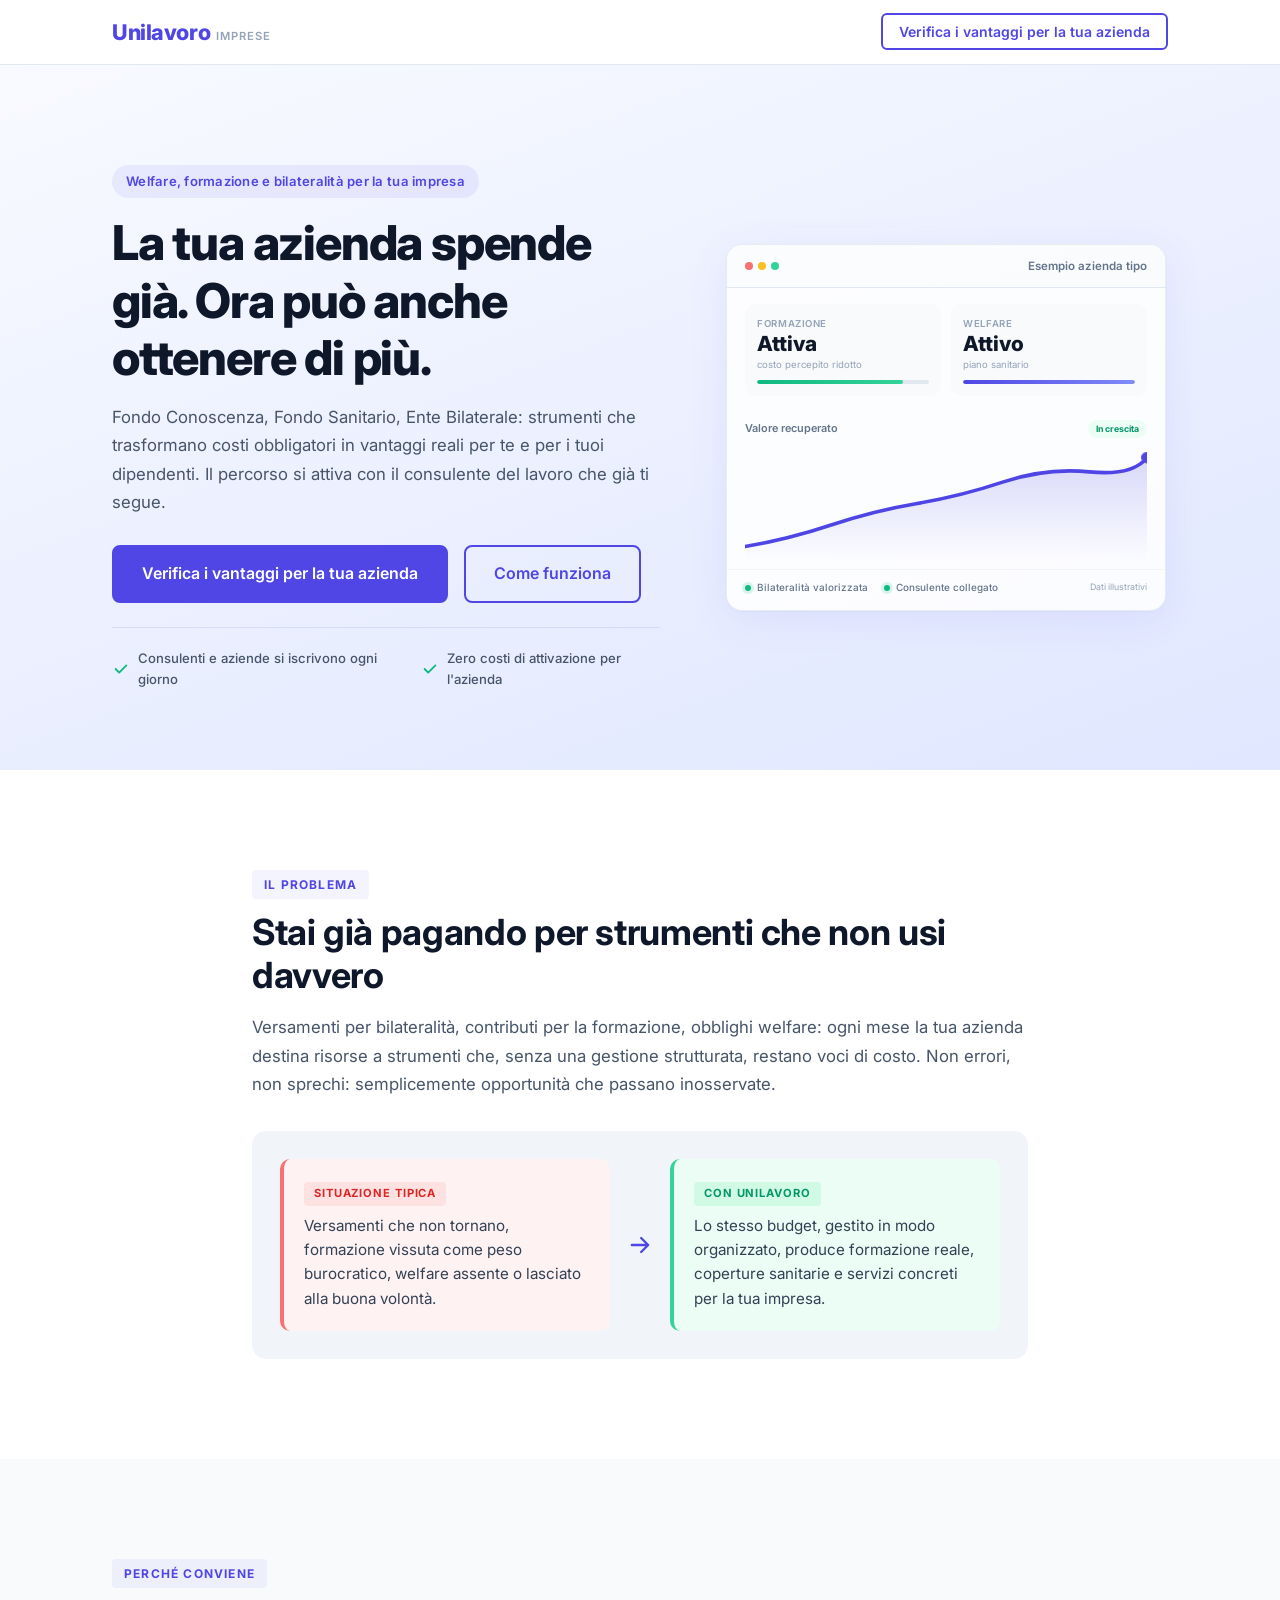
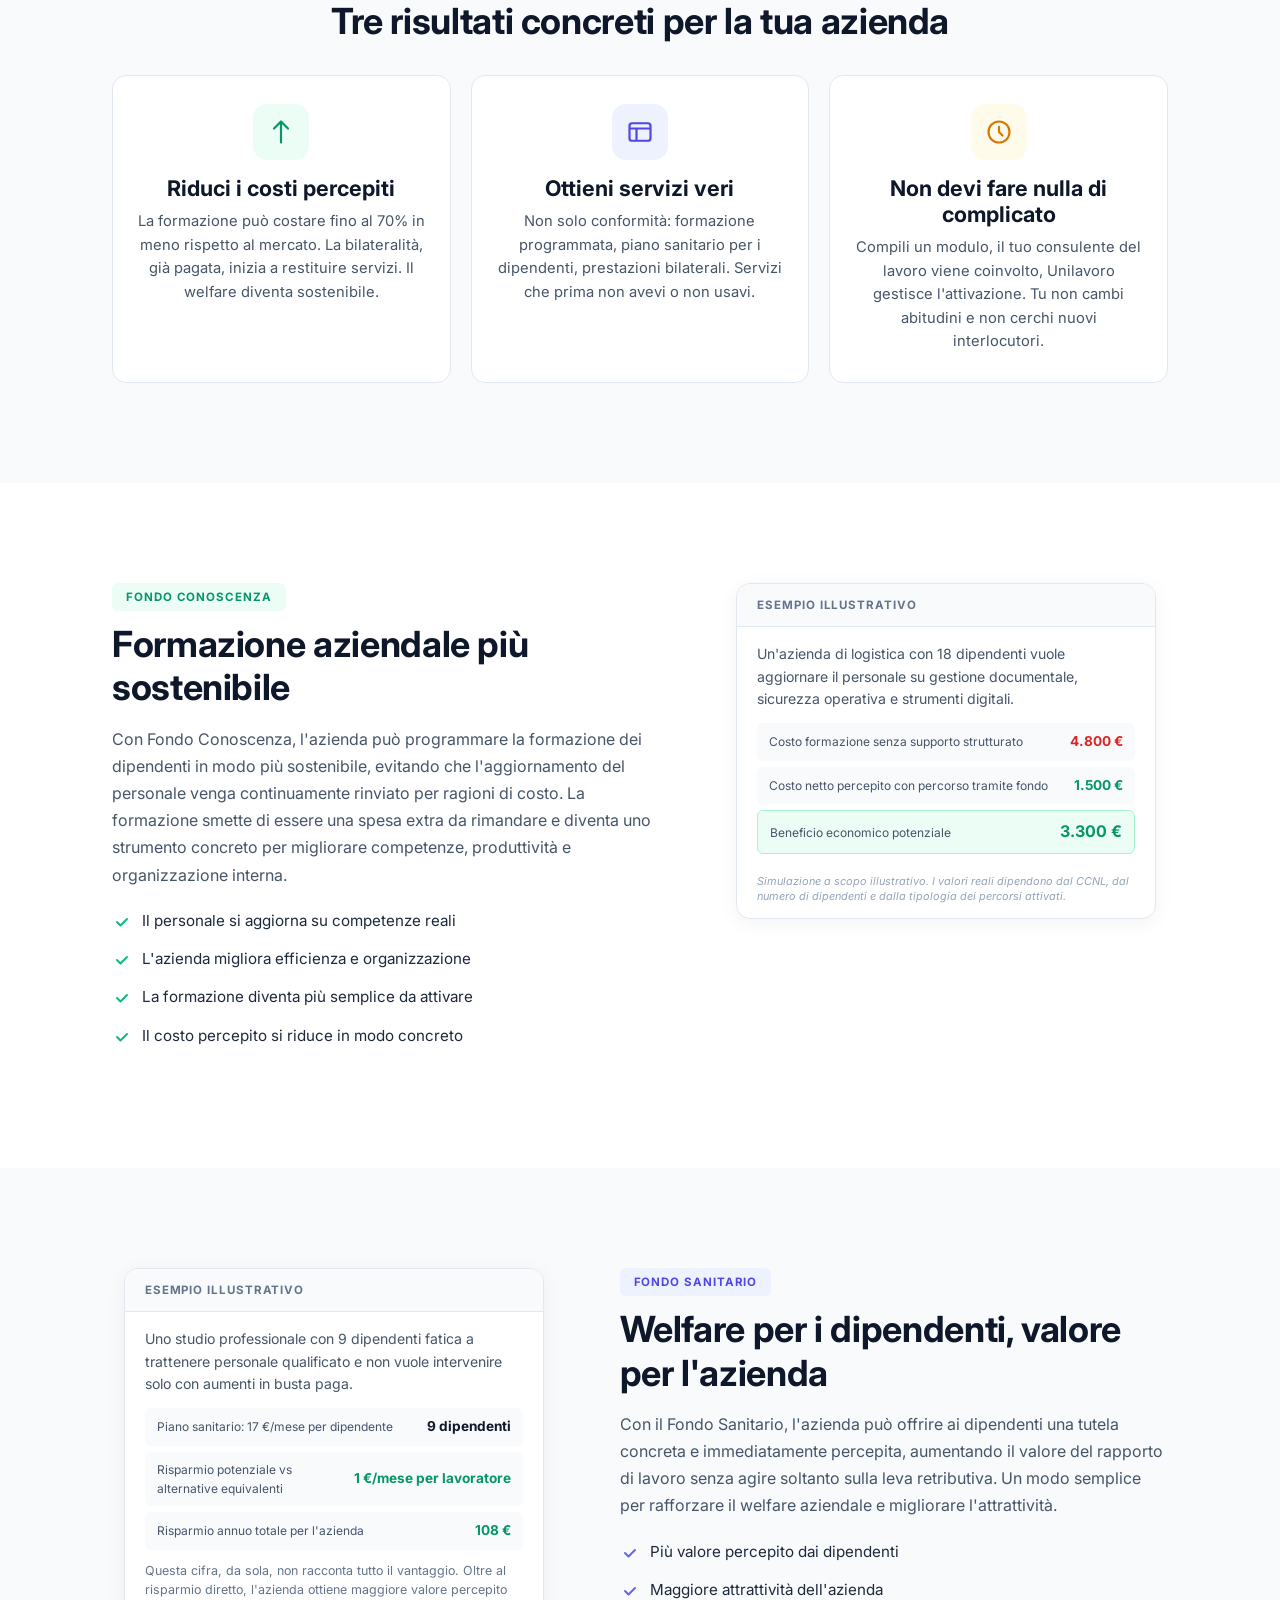
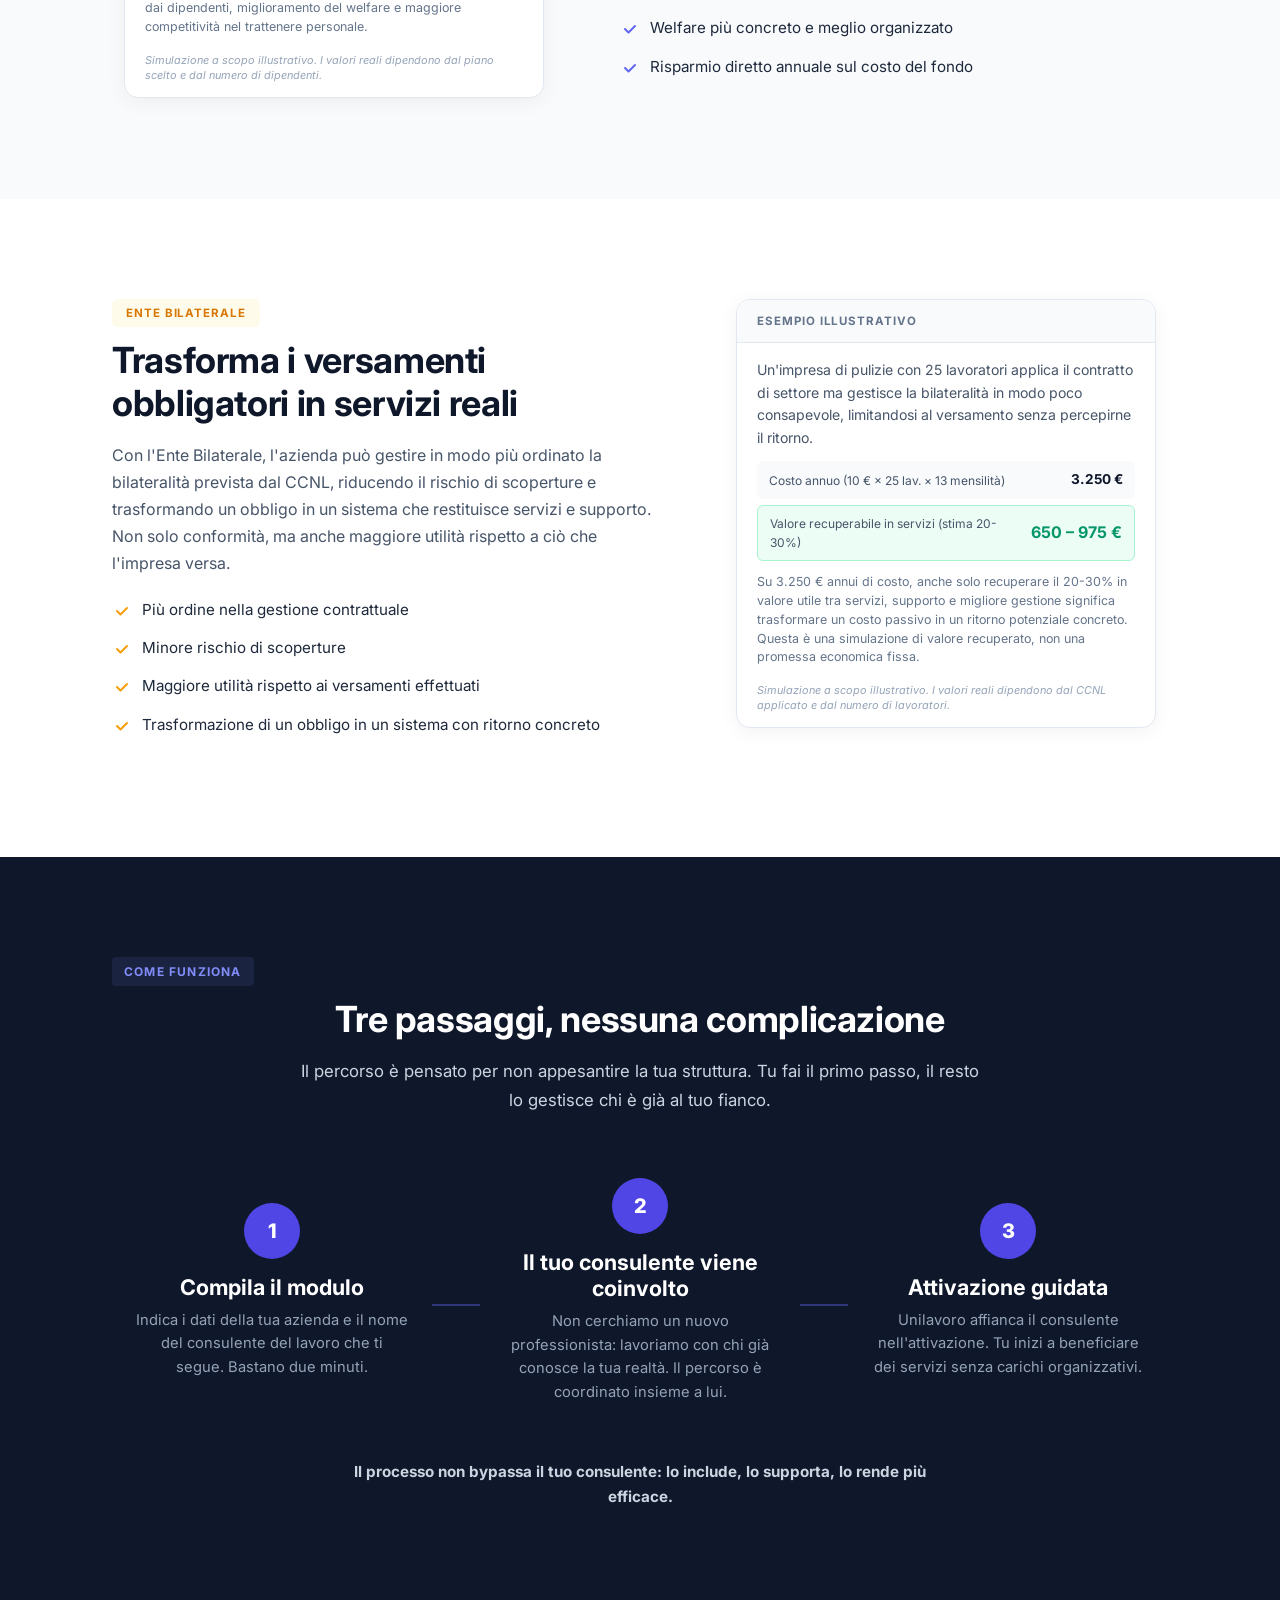
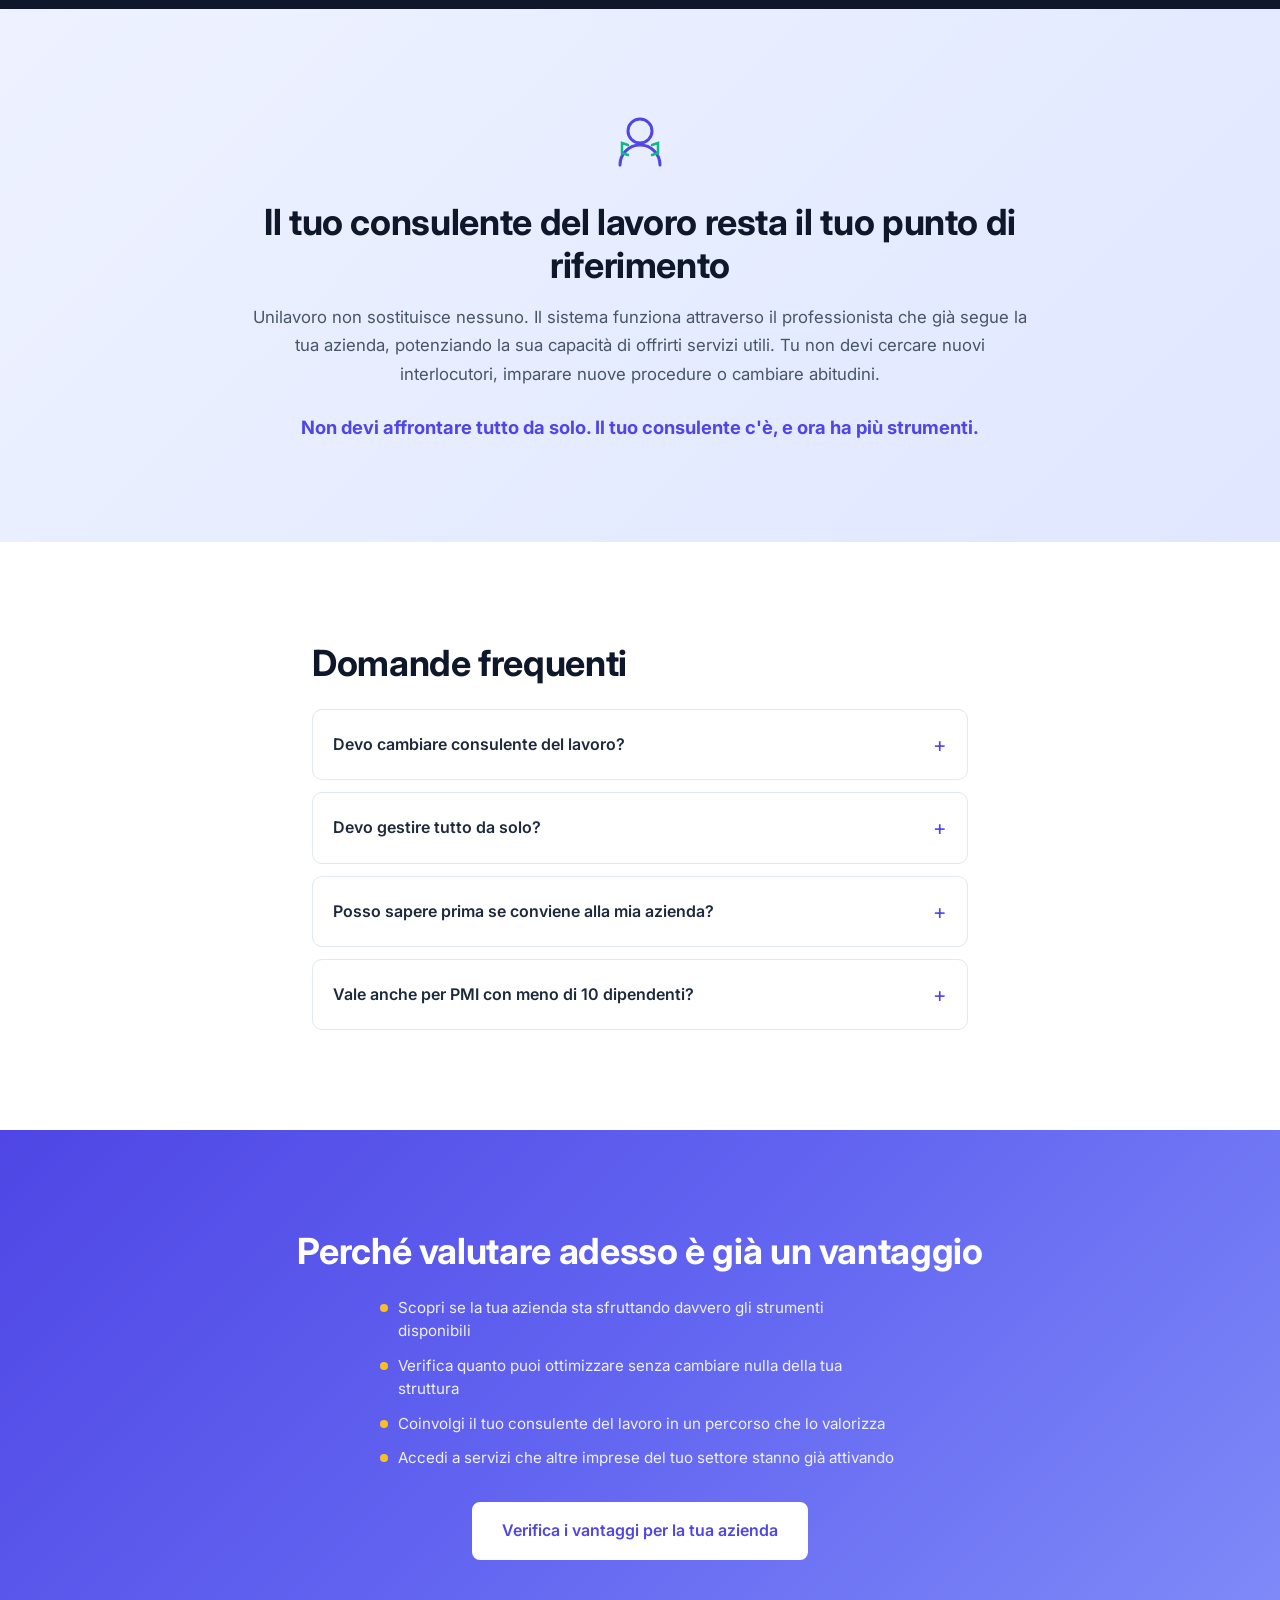
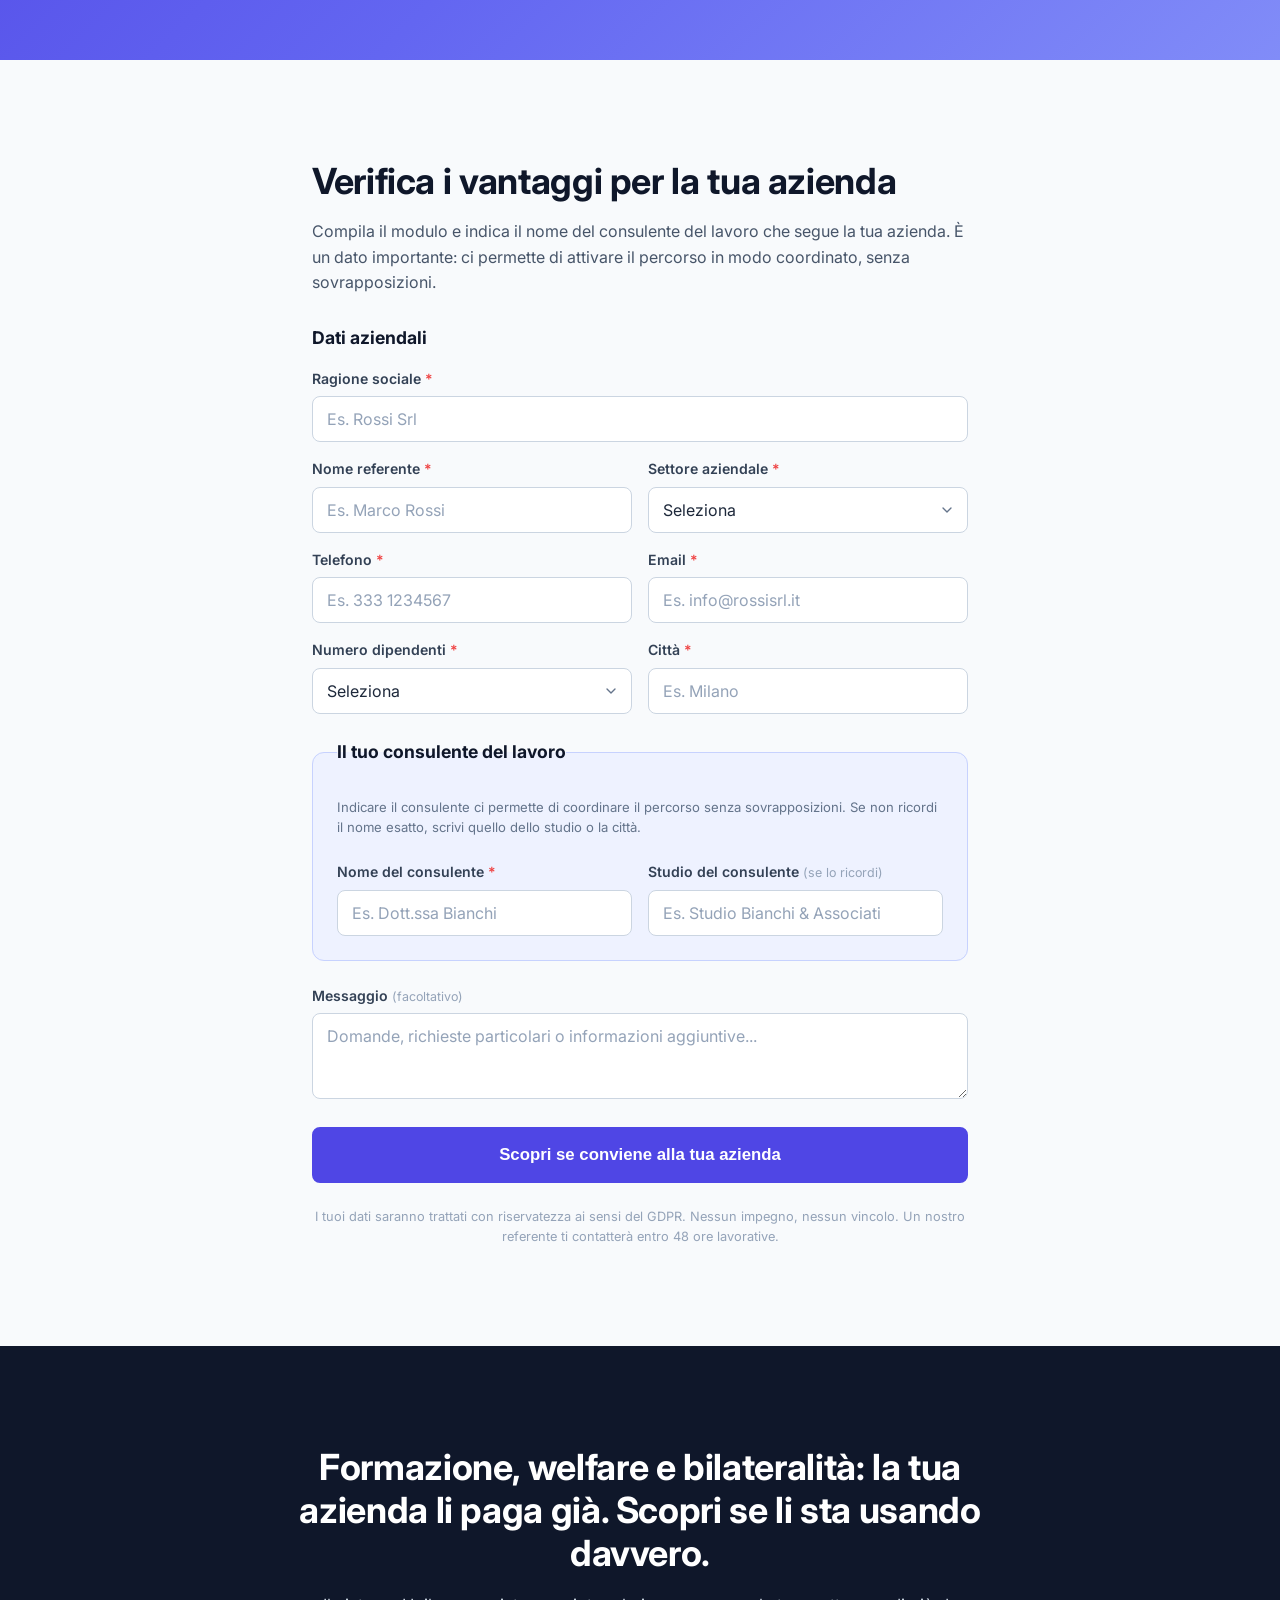
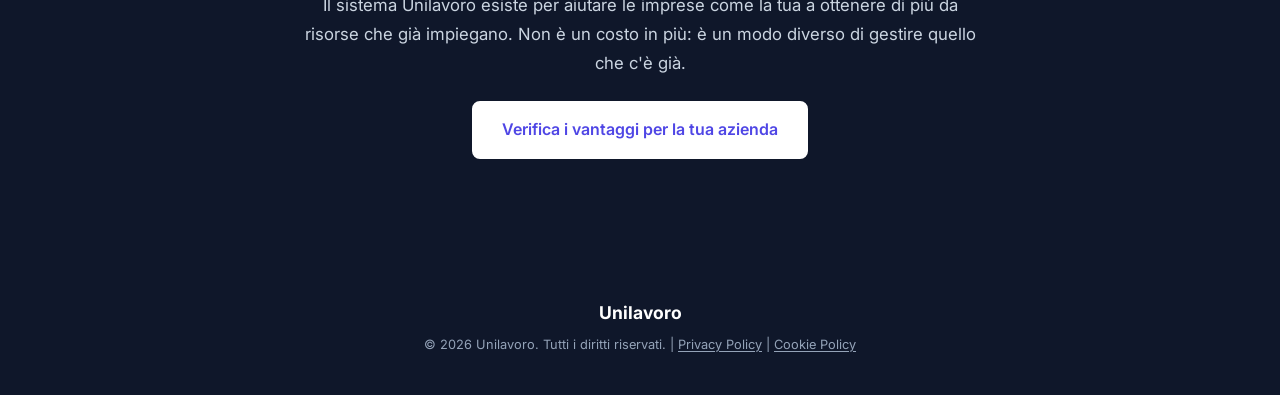
==== commit 7399a698: "LP imprese: stress test — casi concreti, FAQ riscritte, CTA orientate al risultato - 3 sezioni strum" ====
--- a/imprese.html
+++ b/imprese.html
@@ -3,17 +3,14 @@
 <head>
   <meta charset="UTF-8">
   <meta name="viewport" content="width=device-width, initial-scale=1.0">
-  <!-- META SEO -->
   <title>Risparmio e Welfare Aziendale per PMI | Unilavoro Imprese</title>
   <meta name="description" content="Formazione finanziata, welfare sanitario ed ente bilaterale per la tua PMI. Attiva i vantaggi con il tuo consulente del lavoro. Scopri il sistema Unilavoro.">
   <link rel="canonical" href="https://www.unilavoro.it/imprese">
   <link rel="alternate" hreflang="it-IT" href="https://www.unilavoro.it/imprese">
 
-  <!-- Preload font -->
   <link rel="preconnect" href="https://fonts.googleapis.com">
   <link rel="preconnect" href="https://fonts.gstatic.com" crossorigin>
   <link href="https://fonts.googleapis.com/css2?family=Inter:wght@400;500;600;700;800&display=swap" rel="stylesheet">
-
   <link rel="stylesheet" href="imprese.css">
 
   <!-- Schema: ProfessionalService -->
@@ -38,34 +35,22 @@
       {
         "@type": "Question",
         "name": "Devo cambiare consulente del lavoro per accedere al sistema?",
-        "acceptedAnswer": {
-          "@type": "Answer",
-          "text": "No. Il sistema Unilavoro funziona con il consulente del lavoro che già segue la tua azienda. Non devi cambiare nulla: il percorso viene attivato insieme al tuo professionista di riferimento."
-        }
+        "acceptedAnswer": { "@type": "Answer", "text": "No. Il sistema Unilavoro funziona con il consulente del lavoro che già segue la tua azienda. Non devi cambiare nulla: il percorso viene attivato insieme al tuo professionista di riferimento." }
       },
       {
         "@type": "Question",
-        "name": "Quanto tempo serve per attivare i servizi?",
-        "acceptedAnswer": {
-          "@type": "Answer",
-          "text": "L'attivazione è rapida e guidata. Dopo il primo contatto, il tuo consulente del lavoro riceve tutto il supporto necessario per avviare il percorso in tempi brevi, senza appesantire la tua struttura."
-        }
+        "name": "Devo gestire tutto da solo?",
+        "acceptedAnswer": { "@type": "Answer", "text": "No. Il tuo consulente del lavoro coordina il percorso con il supporto operativo di Unilavoro. Tu compili il modulo, il resto viene gestito da chi è già al tuo fianco." }
       },
       {
         "@type": "Question",
-        "name": "È adatto anche ad aziende con meno di 10 dipendenti?",
-        "acceptedAnswer": {
-          "@type": "Answer",
-          "text": "Sì. Il sistema è modulare e si adatta a imprese di ogni dimensione. Anche le micro-imprese possono accedere a formazione finanziata, welfare sanitario e bilateralità."
-        }
+        "name": "Posso sapere prima se conviene alla mia azienda?",
+        "acceptedAnswer": { "@type": "Answer", "text": "Sì. Dopo il primo contatto, un referente Unilavoro ti aiuterà a valutare quali strumenti sono più adatti alla tua realtà, senza impegno." }
       },
       {
         "@type": "Question",
-        "name": "Quali costi comporta per l'azienda?",
-        "acceptedAnswer": {
-          "@type": "Answer",
-          "text": "Non ci sono costi di attivazione. I servizi si integrano con versamenti e strumenti già previsti dalla normativa. Il vantaggio è nell'ottimizzazione di risorse che oggi l'azienda spende senza ottenere un ritorno strutturato."
-        }
+        "name": "Vale anche per PMI con meno di 10 dipendenti?",
+        "acceptedAnswer": { "@type": "Answer", "text": "Sì. Il sistema è modulare e si adatta a imprese di ogni dimensione. Anche le micro-imprese possono accedere a formazione finanziata, welfare sanitario e bilateralità." }
       }
     ]
   }
@@ -81,12 +66,12 @@
         <span class="logo-tag">Imprese</span>
       </a>
       <nav aria-label="Navigazione principale">
-        <a href="#form" class="nav-cta">Richiedi contatto</a>
+        <a href="#form" class="nav-cta">Verifica i vantaggi per la tua azienda</a>
       </nav>
     </div>
   </header>
 
-  <!-- ========== 1. HERO ========== -->
+  <!-- ========== 1. HERO — TENUTA ========== -->
   <section id="hero" class="hero" aria-labelledby="hero-heading">
     <div class="container hero-inner">
       <div class="hero-content fade-in">
@@ -94,13 +79,13 @@
         <h1 id="hero-heading">La tua azienda spende già. Ora può anche ottenere di più.</h1>
         <p class="hero-sub">Fondo Conoscenza, Fondo Sanitario, Ente Bilaterale: strumenti che trasformano costi obbligatori in vantaggi reali per te e per i tuoi dipendenti. Il percorso si attiva con il consulente del lavoro che già ti segue.</p>
         <div class="hero-ctas">
-          <a href="#form" class="btn btn-primary" data-cta-id="hero-contatto">Richiedi di essere ricontattato</a>
-          <a href="#vantaggi" class="btn btn-secondary" data-cta-id="hero-vantaggi">Scopri i vantaggi per la tua azienda</a>
+          <a href="#form" class="btn btn-primary" data-cta-id="hero-contatto">Verifica i vantaggi per la tua azienda</a>
+          <a href="#vantaggi" class="btn btn-secondary" data-cta-id="hero-vantaggi">Come funziona</a>
         </div>
         <div class="hero-trust">
           <div class="trust-badge">
             <svg viewBox="0 0 20 20" fill="none" aria-hidden="true"><path d="M16.707 5.293a1 1 0 010 1.414l-8 8a1 1 0 01-1.414 0l-4-4a1 1 0 011.414-1.414L8 12.586l7.293-7.293a1 1 0 011.414 0z" fill="#10B981"/></svg>
-            <span>Rete di consulenti già attivi in tutta Italia</span>
+            <span>Consulenti e aziende si iscrivono ogni giorno</span>
           </div>
           <div class="trust-badge">
             <svg viewBox="0 0 20 20" fill="none" aria-hidden="true"><path d="M16.707 5.293a1 1 0 010 1.414l-8 8a1 1 0 01-1.414 0l-4-4a1 1 0 011.414-1.414L8 12.586l7.293-7.293a1 1 0 011.414 0z" fill="#10B981"/></svg>
@@ -109,65 +94,50 @@
         </div>
       </div>
       <div class="hero-visual fade-in fade-in--delay">
-        <div class="hero-dashboard" role="img" aria-label="Dashboard: da costi obbligatori a vantaggi reali per la tua azienda con il sistema Unilavoro">
-          <!-- Dashboard glass panel -->
+        <div class="hero-dashboard" role="img" aria-label="Dashboard: esempio dei vantaggi attivabili dalla tua azienda con il sistema Unilavoro">
           <div class="dash-panel">
-            <!-- Header bar -->
             <div class="dash-header">
               <div class="dash-dots"><span></span><span></span><span></span></div>
-              <span class="dash-title">La tua azienda</span>
-            </div>
-            <!-- Metric cards row -->
+              <span class="dash-title">Esempio azienda tipo</span>
+            </div>
             <div class="dash-metrics">
-              <div class="dash-metric dash-metric--saving">
+              <div class="dash-metric">
                 <span class="dash-metric-label">Formazione</span>
-                <span class="dash-metric-value dash-count" data-target="100" data-suffix="%">0%</span>
-                <span class="dash-metric-sub">finanziata</span>
+                <span class="dash-metric-value">Attiva</span>
+                <span class="dash-metric-sub">costo percepito ridotto</span>
                 <div class="dash-metric-bar"><div class="dash-metric-fill dash-metric-fill--green" style="width:85%"></div></div>
               </div>
-              <div class="dash-metric dash-metric--welfare">
+              <div class="dash-metric">
                 <span class="dash-metric-label">Welfare</span>
                 <span class="dash-metric-value">Attivo</span>
                 <span class="dash-metric-sub">piano sanitario</span>
                 <div class="dash-metric-bar"><div class="dash-metric-fill dash-metric-fill--indigo" style="width:100%"></div></div>
               </div>
             </div>
-            <!-- Chart area -->
             <div class="dash-chart">
               <div class="dash-chart-header">
                 <span class="dash-chart-title">Valore recuperato</span>
                 <span class="dash-chart-badge">In crescita</span>
               </div>
               <svg class="dash-chart-svg" viewBox="0 0 280 80" fill="none" aria-hidden="true">
-                <defs>
-                  <linearGradient id="chartGrad" x1="0" y1="0" x2="0" y2="1">
-                    <stop offset="0%" stop-color="#4f46e5" stop-opacity="0.2"/>
-                    <stop offset="100%" stop-color="#4f46e5" stop-opacity="0"/>
-                  </linearGradient>
-                </defs>
+                <defs><linearGradient id="chartGrad" x1="0" y1="0" x2="0" y2="1"><stop offset="0%" stop-color="#4f46e5" stop-opacity="0.2"/><stop offset="100%" stop-color="#4f46e5" stop-opacity="0"/></linearGradient></defs>
                 <path d="M0 70 Q30 65 60 55 T120 40 T180 25 T240 18 T280 8" stroke="#4f46e5" stroke-width="2.5" fill="none" stroke-linecap="round" class="dash-chart-line"/>
                 <path d="M0 70 Q30 65 60 55 T120 40 T180 25 T240 18 T280 8 V80 H0 Z" fill="url(#chartGrad)" class="dash-chart-area"/>
                 <circle cx="280" cy="8" r="4" fill="#4f46e5" class="dash-chart-dot"/>
               </svg>
             </div>
-            <!-- Bottom row -->
             <div class="dash-bottom">
-              <div class="dash-status">
-                <span class="dash-status-dot dash-status-dot--active"></span>
-                <span>Bilateralità valorizzata</span>
-              </div>
-              <div class="dash-status">
-                <span class="dash-status-dot dash-status-dot--active"></span>
-                <span>Consulente collegato</span>
-              </div>
-            </div>
-          </div>
-        </div>
-      </div>
-    </div>
-  </section>
-
-  <!-- ========== 2. PROBLEMA / OPPORTUNITÀ ========== -->
+              <div class="dash-status"><span class="dash-status-dot dash-status-dot--active"></span><span>Bilateralità valorizzata</span></div>
+              <div class="dash-status"><span class="dash-status-dot dash-status-dot--active"></span><span>Consulente collegato</span></div>
+              <span class="dash-disclaimer">Dati illustrativi</span>
+            </div>
+          </div>
+        </div>
+      </div>
+    </div>
+  </section>
+
+  <!-- ========== 2. PROBLEMA — TENUTO ========== -->
   <section id="problema" class="section section--white reveal" aria-labelledby="problema-heading">
     <div class="container container--mid">
       <div class="section-label">Il problema</div>
@@ -189,7 +159,7 @@
     </div>
   </section>
 
-  <!-- ========== 3. I 3 VANTAGGI PRINCIPALI ========== -->
+  <!-- ========== 3. TRE VANTAGGI — RISCRITTI PIÙ CHIARI ========== -->
   <section id="vantaggi" class="section section--light reveal" aria-labelledby="vantaggi-heading">
     <div class="container">
       <div class="section-label">Perché conviene</div>
@@ -199,225 +169,146 @@
           <div class="tri-icon tri-icon--emerald" aria-hidden="true">
             <svg viewBox="0 0 32 32" fill="none"><path d="M16 4v24M8 12l8-8 8 8" stroke="currentColor" stroke-width="2.5" stroke-linecap="round" stroke-linejoin="round"/></svg>
           </div>
-          <h3>Più risparmio</h3>
-          <p>Formazione finanziata, bilateralità valorizzata, sanità integrativa a costo contenuto. Ogni strumento riduce l'impatto economico sul bilancio.</p>
+          <h3>Riduci i costi percepiti</h3>
+          <p>La formazione può costare fino al 70% in meno rispetto al mercato. La bilateralità, già pagata, inizia a restituire servizi. Il welfare diventa sostenibile.</p>
         </div>
         <div class="tri-card">
           <div class="tri-icon tri-icon--indigo" aria-hidden="true">
             <svg viewBox="0 0 32 32" fill="none"><rect x="4" y="6" width="24" height="20" rx="3" stroke="currentColor" stroke-width="2.5"/><path d="M4 12h24M12 12v14" stroke="currentColor" stroke-width="2.5"/></svg>
           </div>
-          <h3>Più servizi</h3>
-          <p>Un sistema strutturato al posto di gestioni frammentate. Formazione, welfare e bilateralità coordinati in un unico percorso organizzato.</p>
+          <h3>Ottieni servizi veri</h3>
+          <p>Non solo conformità: formazione programmata, piano sanitario per i dipendenti, prestazioni bilaterali. Servizi che prima non avevi o non usavi.</p>
         </div>
         <div class="tri-card">
           <div class="tri-icon tri-icon--amber" aria-hidden="true">
             <svg viewBox="0 0 32 32" fill="none"><circle cx="16" cy="16" r="12" stroke="currentColor" stroke-width="2.5"/><path d="M16 10v6l4 4" stroke="currentColor" stroke-width="2.5" stroke-linecap="round"/></svg>
           </div>
-          <h3>Più semplicità</h3>
-          <p>L'attivazione è guidata dal consulente del lavoro che già segue la tua azienda. Tu non devi cercare nuovi referenti o imparare nuovi processi.</p>
-        </div>
-      </div>
-    </div>
-  </section>
-
-  <!-- ========== 4. FONDO CONOSCENZA ========== -->
+          <h3>Non devi fare nulla di complicato</h3>
+          <p>Compili un modulo, il tuo consulente del lavoro viene coinvolto, Unilavoro gestisce l'attivazione. Tu non cambi abitudini e non cerchi nuovi interlocutori.</p>
+        </div>
+      </div>
+    </div>
+  </section>
+
+  <!-- ========== 4. FONDO CONOSCENZA — Caso concreto ========== -->
   <section id="formazione" class="section section--white reveal" aria-labelledby="formazione-heading">
     <div class="container">
       <div class="tool-section">
         <div class="tool-content">
           <div class="tool-badge tool-badge--emerald">Fondo Conoscenza</div>
           <h2 id="formazione-heading">Formazione aziendale più sostenibile</h2>
-          <p class="tool-intro">La formazione è un investimento, ma senza gli strumenti giusti diventa un costo difficile da giustificare. Il Fondo Conoscenza permette alla tua azienda di formare il personale attraverso risorse già previste, senza gravare sul budget operativo.</p>
+          <p class="tool-intro">Con Fondo Conoscenza, l'azienda può programmare la formazione dei dipendenti in modo più sostenibile, evitando che l'aggiornamento del personale venga continuamente rinviato per ragioni di costo. La formazione smette di essere una spesa extra da rimandare e diventa uno strumento concreto per migliorare competenze, produttività e organizzazione interna.</p>
           <ul class="tool-list">
-            <li>
-              <svg class="tool-check" viewBox="0 0 20 20" fill="none" aria-hidden="true"><path d="M5 10l3.5 3.5L15 7" stroke="#10B981" stroke-width="2" stroke-linecap="round" stroke-linejoin="round"/></svg>
-              <span><strong>Programmazione reale:</strong> percorsi formativi su misura, non corsi generici</span>
-            </li>
-            <li>
-              <svg class="tool-check" viewBox="0 0 20 20" fill="none" aria-hidden="true"><path d="M5 10l3.5 3.5L15 7" stroke="#10B981" stroke-width="2" stroke-linecap="round" stroke-linejoin="round"/></svg>
-              <span><strong>Costo percepito ridotto:</strong> le risorse per la formazione ci sono già, vanno attivate</span>
-            </li>
-            <li>
-              <svg class="tool-check" viewBox="0 0 20 20" fill="none" aria-hidden="true"><path d="M5 10l3.5 3.5L15 7" stroke="#10B981" stroke-width="2" stroke-linecap="round" stroke-linejoin="round"/></svg>
-              <span><strong>Competenze aggiornate:</strong> personale più preparato, meno errori, più produttività</span>
-            </li>
-            <li>
-              <svg class="tool-check" viewBox="0 0 20 20" fill="none" aria-hidden="true"><path d="M5 10l3.5 3.5L15 7" stroke="#10B981" stroke-width="2" stroke-linecap="round" stroke-linejoin="round"/></svg>
-              <span><strong>Utilizzo effettivo:</strong> niente fondi che restano fermi o inutilizzati</span>
-            </li>
+            <li><svg class="tool-check" viewBox="0 0 20 20" fill="none" aria-hidden="true"><path d="M5 10l3.5 3.5L15 7" stroke="#10B981" stroke-width="2" stroke-linecap="round" stroke-linejoin="round"/></svg><span>Il personale si aggiorna su competenze reali</span></li>
+            <li><svg class="tool-check" viewBox="0 0 20 20" fill="none" aria-hidden="true"><path d="M5 10l3.5 3.5L15 7" stroke="#10B981" stroke-width="2" stroke-linecap="round" stroke-linejoin="round"/></svg><span>L'azienda migliora efficienza e organizzazione</span></li>
+            <li><svg class="tool-check" viewBox="0 0 20 20" fill="none" aria-hidden="true"><path d="M5 10l3.5 3.5L15 7" stroke="#10B981" stroke-width="2" stroke-linecap="round" stroke-linejoin="round"/></svg><span>La formazione diventa più semplice da attivare</span></li>
+            <li><svg class="tool-check" viewBox="0 0 20 20" fill="none" aria-hidden="true"><path d="M5 10l3.5 3.5L15 7" stroke="#10B981" stroke-width="2" stroke-linecap="round" stroke-linejoin="round"/></svg><span>Il costo percepito si riduce in modo concreto</span></li>
           </ul>
-          <p class="tool-highlight"><strong>La formazione migliore è quella che l'azienda può sostenere senza sacrifici.</strong></p>
-        </div>
-        <div class="tool-visual" aria-hidden="true">
-          <div class="mini-dash mini-dash--emerald">
-            <div class="mini-dash-head">
-              <svg viewBox="0 0 24 24" fill="none"><path d="M12 2L2 7l10 5 10-5L12 2z" fill="currentColor" opacity="0.3"/><path d="M2 7v7l10 5 10-5V7" stroke="currentColor" stroke-width="1.5" fill="none"/></svg>
-              <span>Fondo Conoscenza</span>
-            </div>
-            <div class="mini-dash-grid">
-              <div class="mini-dash-kpi">
-                <span class="mini-kpi-val">4</span>
-                <span class="mini-kpi-label">Percorsi attivi</span>
-              </div>
-              <div class="mini-dash-kpi">
-                <span class="mini-kpi-val">12</span>
-                <span class="mini-kpi-label">Dipendenti formati</span>
-              </div>
-            </div>
-            <div class="mini-dash-progress">
-              <div class="mini-progress-row">
-                <span>Sicurezza</span>
-                <div class="mini-bar"><div class="mini-bar-fill" style="width:90%"></div></div>
-              </div>
-              <div class="mini-progress-row">
-                <span>Digitale</span>
-                <div class="mini-bar"><div class="mini-bar-fill" style="width:65%"></div></div>
-              </div>
-              <div class="mini-progress-row">
-                <span>Gestionale</span>
-                <div class="mini-bar"><div class="mini-bar-fill" style="width:45%"></div></div>
-              </div>
-            </div>
-            <div class="mini-dash-footer">
-              <span class="mini-status mini-status--green">Budget ottimizzato</span>
-            </div>
-          </div>
-        </div>
-      </div>
-    </div>
-  </section>
-
-  <!-- ========== 5. FONDO SANITARIO ========== -->
+        </div>
+        <div class="tool-case">
+          <div class="case-card">
+            <div class="case-header">Esempio illustrativo</div>
+            <p class="case-scenario">Un'azienda di logistica con 18 dipendenti vuole aggiornare il personale su gestione documentale, sicurezza operativa e strumenti digitali.</p>
+            <div class="case-numbers">
+              <div class="case-row">
+                <span class="case-label">Costo formazione senza supporto strutturato</span>
+                <span class="case-val case-val--red">4.800 &euro;</span>
+              </div>
+              <div class="case-row">
+                <span class="case-label">Costo netto percepito con percorso tramite fondo</span>
+                <span class="case-val case-val--green">1.500 &euro;</span>
+              </div>
+              <div class="case-row case-row--highlight">
+                <span class="case-label">Beneficio economico potenziale</span>
+                <span class="case-val case-val--big">3.300 &euro;</span>
+              </div>
+            </div>
+            <p class="case-disclaimer">Simulazione a scopo illustrativo. I valori reali dipendono dal CCNL, dal numero di dipendenti e dalla tipologia dei percorsi attivati.</p>
+          </div>
+        </div>
+      </div>
+    </div>
+  </section>
+
+  <!-- ========== 5. FONDO SANITARIO — Caso concreto ========== -->
   <section id="welfare" class="section section--light reveal" aria-labelledby="welfare-heading">
     <div class="container">
       <div class="tool-section tool-section--reverse">
         <div class="tool-content">
           <div class="tool-badge tool-badge--indigo">Fondo Sanitario</div>
           <h2 id="welfare-heading">Welfare per i dipendenti, valore per l'azienda</h2>
-          <p class="tool-intro">Un piano sanitario integrativo non è un lusso riservato alle grandi imprese. Con il Fondo Sanitario, la tua PMI può offrire coperture concrete ai dipendenti, a condizioni sostenibili e con gestione semplificata.</p>
+          <p class="tool-intro">Con il Fondo Sanitario, l'azienda può offrire ai dipendenti una tutela concreta e immediatamente percepita, aumentando il valore del rapporto di lavoro senza agire soltanto sulla leva retributiva. Un modo semplice per rafforzare il welfare aziendale e migliorare l'attrattività.</p>
           <ul class="tool-list">
-            <li>
-              <svg class="tool-check" viewBox="0 0 20 20" fill="none" aria-hidden="true"><path d="M5 10l3.5 3.5L15 7" stroke="#6366F1" stroke-width="2" stroke-linecap="round" stroke-linejoin="round"/></svg>
-              <span><strong>Copertura strutturata:</strong> non prestazioni spot, ma un piano sanitario vero</span>
-            </li>
-            <li>
-              <svg class="tool-check" viewBox="0 0 20 20" fill="none" aria-hidden="true"><path d="M5 10l3.5 3.5L15 7" stroke="#6366F1" stroke-width="2" stroke-linecap="round" stroke-linejoin="round"/></svg>
-              <span><strong>Gestione ordinata:</strong> attivazione, rinnovi e pratiche coordinate dal sistema</span>
-            </li>
-            <li>
-              <svg class="tool-check" viewBox="0 0 20 20" fill="none" aria-hidden="true"><path d="M5 10l3.5 3.5L15 7" stroke="#6366F1" stroke-width="2" stroke-linecap="round" stroke-linejoin="round"/></svg>
-              <span><strong>Valore percepito:</strong> i dipendenti riconoscono un benefit concreto, non un numero in busta</span>
-            </li>
-            <li>
-              <svg class="tool-check" viewBox="0 0 20 20" fill="none" aria-hidden="true"><path d="M5 10l3.5 3.5L15 7" stroke="#6366F1" stroke-width="2" stroke-linecap="round" stroke-linejoin="round"/></svg>
-              <span><strong>Attrattività aziendale:</strong> trattenere e attirare personale qualificato diventa più facile</span>
-            </li>
+            <li><svg class="tool-check" viewBox="0 0 20 20" fill="none" aria-hidden="true"><path d="M5 10l3.5 3.5L15 7" stroke="#6366F1" stroke-width="2" stroke-linecap="round" stroke-linejoin="round"/></svg><span>Più valore percepito dai dipendenti</span></li>
+            <li><svg class="tool-check" viewBox="0 0 20 20" fill="none" aria-hidden="true"><path d="M5 10l3.5 3.5L15 7" stroke="#6366F1" stroke-width="2" stroke-linecap="round" stroke-linejoin="round"/></svg><span>Maggiore attrattività dell'azienda</span></li>
+            <li><svg class="tool-check" viewBox="0 0 20 20" fill="none" aria-hidden="true"><path d="M5 10l3.5 3.5L15 7" stroke="#6366F1" stroke-width="2" stroke-linecap="round" stroke-linejoin="round"/></svg><span>Welfare più concreto e meglio organizzato</span></li>
+            <li><svg class="tool-check" viewBox="0 0 20 20" fill="none" aria-hidden="true"><path d="M5 10l3.5 3.5L15 7" stroke="#6366F1" stroke-width="2" stroke-linecap="round" stroke-linejoin="round"/></svg><span>Risparmio diretto annuale sul costo del fondo</span></li>
           </ul>
-          <p class="tool-highlight"><strong>Il welfare che funziona è quello che il dipendente tocca con mano.</strong></p>
-        </div>
-        <div class="tool-visual" aria-hidden="true">
-          <div class="mini-dash mini-dash--indigo">
-            <div class="mini-dash-head">
-              <svg viewBox="0 0 24 24" fill="none"><path d="M12 21.35l-1.45-1.32C5.4 15.36 2 12.28 2 8.5 2 5.42 4.42 3 7.5 3c1.74 0 3.41.81 4.5 2.09C13.09 3.81 14.76 3 16.5 3 19.58 3 22 5.42 22 8.5c0 3.78-3.4 6.86-8.55 11.54L12 21.35z" fill="currentColor" opacity="0.3"/></svg>
-              <span>Fondo Sanitario</span>
-            </div>
-            <div class="mini-dash-card-list">
-              <div class="mini-card-row">
-                <div class="mini-avatar"></div>
-                <div class="mini-card-info">
-                  <span class="mini-card-name">M. Rossi</span>
-                  <span class="mini-card-role">Amministrazione</span>
-                </div>
-                <span class="mini-card-badge mini-card-badge--active">Coperto</span>
-              </div>
-              <div class="mini-card-row">
-                <div class="mini-avatar"></div>
-                <div class="mini-card-info">
-                  <span class="mini-card-name">L. Bianchi</span>
-                  <span class="mini-card-role">Produzione</span>
-                </div>
-                <span class="mini-card-badge mini-card-badge--active">Coperto</span>
-              </div>
-              <div class="mini-card-row">
-                <div class="mini-avatar"></div>
-                <div class="mini-card-info">
-                  <span class="mini-card-name">A. Verdi</span>
-                  <span class="mini-card-role">Commerciale</span>
-                </div>
-                <span class="mini-card-badge mini-card-badge--active">Coperto</span>
-              </div>
-            </div>
-            <div class="mini-dash-footer">
-              <span class="mini-status mini-status--indigo">Tutti i dipendenti tutelati</span>
-            </div>
-          </div>
-        </div>
-      </div>
-    </div>
-  </section>
-
-  <!-- ========== 6. ENTE BILATERALE ========== -->
+        </div>
+        <div class="tool-case">
+          <div class="case-card">
+            <div class="case-header">Esempio illustrativo</div>
+            <p class="case-scenario">Uno studio professionale con 9 dipendenti fatica a trattenere personale qualificato e non vuole intervenire solo con aumenti in busta paga.</p>
+            <div class="case-numbers">
+              <div class="case-row">
+                <span class="case-label">Piano sanitario: 17 &euro;/mese per dipendente</span>
+                <span class="case-val">9 dipendenti</span>
+              </div>
+              <div class="case-row">
+                <span class="case-label">Risparmio potenziale vs alternative equivalenti</span>
+                <span class="case-val case-val--green">1 &euro;/mese per lavoratore</span>
+              </div>
+              <div class="case-row">
+                <span class="case-label">Risparmio annuo totale per l'azienda</span>
+                <span class="case-val case-val--green">108 &euro;</span>
+              </div>
+            </div>
+            <p class="case-extra">Questa cifra, da sola, non racconta tutto il vantaggio. Oltre al risparmio diretto, l'azienda ottiene maggiore valore percepito dai dipendenti, miglioramento del welfare e maggiore competitività nel trattenere personale.</p>
+            <p class="case-disclaimer">Simulazione a scopo illustrativo. I valori reali dipendono dal piano scelto e dal numero di dipendenti.</p>
+          </div>
+        </div>
+      </div>
+    </div>
+  </section>
+
+  <!-- ========== 6. ENTE BILATERALE — Caso concreto ========== -->
   <section id="bilateralita" class="section section--white reveal" aria-labelledby="bilateralita-heading">
     <div class="container">
       <div class="tool-section">
         <div class="tool-content">
           <div class="tool-badge tool-badge--amber">Ente Bilaterale</div>
           <h2 id="bilateralita-heading">Trasforma i versamenti obbligatori in servizi reali</h2>
-          <p class="tool-intro">La bilateralità è spesso percepita come un puro obbligo. In realtà, gestita con il sistema giusto, restituisce servizi concreti all'impresa e ai lavoratori. Il punto è passare da un versamento passivo a un utilizzo attivo.</p>
+          <p class="tool-intro">Con l'Ente Bilaterale, l'azienda può gestire in modo più ordinato la bilateralità prevista dal CCNL, riducendo il rischio di scoperture e trasformando un obbligo in un sistema che restituisce servizi e supporto. Non solo conformità, ma anche maggiore utilità rispetto a ciò che l'impresa versa.</p>
           <ul class="tool-list">
-            <li>
-              <svg class="tool-check" viewBox="0 0 20 20" fill="none" aria-hidden="true"><path d="M5 10l3.5 3.5L15 7" stroke="#F59E0B" stroke-width="2" stroke-linecap="round" stroke-linejoin="round"/></svg>
-              <span><strong>Valorizzazione:</strong> ogni euro versato ha un ritorno in servizi accessibili</span>
-            </li>
-            <li>
-              <svg class="tool-check" viewBox="0 0 20 20" fill="none" aria-hidden="true"><path d="M5 10l3.5 3.5L15 7" stroke="#F59E0B" stroke-width="2" stroke-linecap="round" stroke-linejoin="round"/></svg>
-              <span><strong>Sistema strutturato:</strong> niente gestioni improvvisate o a fine anno</span>
-            </li>
-            <li>
-              <svg class="tool-check" viewBox="0 0 20 20" fill="none" aria-hidden="true"><path d="M5 10l3.5 3.5L15 7" stroke="#F59E0B" stroke-width="2" stroke-linecap="round" stroke-linejoin="round"/></svg>
-              <span><strong>Rapporto costo/servizio chiaro:</strong> sai cosa ottieni e quando</span>
-            </li>
-            <li>
-              <svg class="tool-check" viewBox="0 0 20 20" fill="none" aria-hidden="true"><path d="M5 10l3.5 3.5L15 7" stroke="#F59E0B" stroke-width="2" stroke-linecap="round" stroke-linejoin="round"/></svg>
-              <span><strong>Ordine gestionale:</strong> il consulente del lavoro coordina tutto con la struttura Unilavoro</span>
-            </li>
+            <li><svg class="tool-check" viewBox="0 0 20 20" fill="none" aria-hidden="true"><path d="M5 10l3.5 3.5L15 7" stroke="#F59E0B" stroke-width="2" stroke-linecap="round" stroke-linejoin="round"/></svg><span>Più ordine nella gestione contrattuale</span></li>
+            <li><svg class="tool-check" viewBox="0 0 20 20" fill="none" aria-hidden="true"><path d="M5 10l3.5 3.5L15 7" stroke="#F59E0B" stroke-width="2" stroke-linecap="round" stroke-linejoin="round"/></svg><span>Minore rischio di scoperture</span></li>
+            <li><svg class="tool-check" viewBox="0 0 20 20" fill="none" aria-hidden="true"><path d="M5 10l3.5 3.5L15 7" stroke="#F59E0B" stroke-width="2" stroke-linecap="round" stroke-linejoin="round"/></svg><span>Maggiore utilità rispetto ai versamenti effettuati</span></li>
+            <li><svg class="tool-check" viewBox="0 0 20 20" fill="none" aria-hidden="true"><path d="M5 10l3.5 3.5L15 7" stroke="#F59E0B" stroke-width="2" stroke-linecap="round" stroke-linejoin="round"/></svg><span>Trasformazione di un obbligo in un sistema con ritorno concreto</span></li>
           </ul>
-          <p class="tool-highlight"><strong>Se versi già per la bilateralità, hai diritto a servizi. Sta a te attivarli.</strong></p>
-        </div>
-        <div class="tool-visual" aria-hidden="true">
-          <div class="mini-dash mini-dash--amber">
-            <div class="mini-dash-head">
-              <svg viewBox="0 0 24 24" fill="none"><path d="M9 12l2 2 4-4m5.618-4.016A11.955 11.955 0 0112 2.944a11.955 11.955 0 01-8.618 3.04A12.02 12.02 0 003 9c0 5.591 3.824 10.29 9 11.622 5.176-1.332 9-6.03 9-11.622 0-1.042-.133-2.052-.382-3.016z" stroke="currentColor" stroke-width="1.5" fill="none"/></svg>
-              <span>Ente Bilaterale</span>
-            </div>
-            <div class="mini-dash-flow">
-              <div class="mini-flow-node mini-flow-node--in">
-                <span class="mini-flow-amount">Versamenti</span>
-                <span class="mini-flow-desc">obbligatori CCNL</span>
-              </div>
-              <div class="mini-flow-connector">
-                <svg viewBox="0 0 40 24" fill="none"><path d="M4 12h32M30 6l6 6-6 6" stroke="currentColor" stroke-width="2" stroke-linecap="round" stroke-linejoin="round"/></svg>
-              </div>
-              <div class="mini-flow-node mini-flow-node--out">
-                <span class="mini-flow-amount">Servizi</span>
-                <span class="mini-flow-desc">reali per l'impresa</span>
-              </div>
-            </div>
-            <div class="mini-dash-checklist">
-              <div class="mini-check-item"><span class="mini-check-icon">&#10003;</span> Prestazioni accessibili</div>
-              <div class="mini-check-item"><span class="mini-check-icon">&#10003;</span> Supporto contrattuale</div>
-              <div class="mini-check-item"><span class="mini-check-icon">&#10003;</span> Conformità CCNL</div>
-            </div>
-            <div class="mini-dash-footer">
-              <span class="mini-status mini-status--amber">Ogni euro produce valore</span>
-            </div>
-          </div>
-        </div>
-      </div>
-    </div>
-  </section>
-
-  <!-- ========== 7. COME FUNZIONA ========== -->
+        </div>
+        <div class="tool-case">
+          <div class="case-card">
+            <div class="case-header">Esempio illustrativo</div>
+            <p class="case-scenario">Un'impresa di pulizie con 25 lavoratori applica il contratto di settore ma gestisce la bilateralità in modo poco consapevole, limitandosi al versamento senza percepirne il ritorno.</p>
+            <div class="case-numbers">
+              <div class="case-row">
+                <span class="case-label">Costo annuo (10 &euro; &times; 25 lav. &times; 13 mensilità)</span>
+                <span class="case-val">3.250 &euro;</span>
+              </div>
+              <div class="case-row case-row--highlight">
+                <span class="case-label">Valore recuperabile in servizi (stima 20-30%)</span>
+                <span class="case-val case-val--big">650 – 975 &euro;</span>
+              </div>
+            </div>
+            <p class="case-extra">Su 3.250 &euro; annui di costo, anche solo recuperare il 20-30% in valore utile tra servizi, supporto e migliore gestione significa trasformare un costo passivo in un ritorno potenziale concreto. Questa è una simulazione di valore recuperato, non una promessa economica fissa.</p>
+            <p class="case-disclaimer">Simulazione a scopo illustrativo. I valori reali dipendono dal CCNL applicato e dal numero di lavoratori.</p>
+          </div>
+        </div>
+      </div>
+    </div>
+  </section>
+
+  <!-- ========== 7. COME FUNZIONA — TENUTO ========== -->
   <section id="come-funziona" class="section section--dark reveal" aria-labelledby="steps-heading">
     <div class="container">
       <div class="section-label section-label--light">Come funziona</div>
@@ -446,7 +337,7 @@
     </div>
   </section>
 
-  <!-- ========== 8. IL RUOLO DEL CONSULENTE ========== -->
+  <!-- ========== 8. IL RUOLO DEL CONSULENTE — TENUTO ========== -->
   <section id="consulente" class="section section--accent reveal" aria-labelledby="consulente-heading">
     <div class="container container--mid text-center">
       <div class="reassurance-icon" aria-hidden="true">
@@ -458,16 +349,32 @@
     </div>
   </section>
 
-  <!-- ========== 9. SOCIAL PROOF ========== -->
-  <section id="social-proof" class="section section--white reveal" aria-labelledby="proof-heading">
-    <div class="container container--mid text-center">
-      <h2 id="proof-heading">Una rete di professionisti in crescita, a disposizione delle imprese</h2>
-      <p class="section-intro">Sempre più consulenti del lavoro in Italia stanno integrando il sistema Unilavoro nella propria offerta. Questo significa più accessibilità per le imprese, più professionisti formati, più opportunità concrete per chi vuole ottimizzare la gestione del personale.</p>
-      <p class="proof-quote"><strong>Più la rete cresce, più la tua azienda ha accesso a servizi di qualità.</strong></p>
-    </div>
-  </section>
-
-  <!-- ========== 10. URGENCY / CTA INTERMEDIA ========== -->
+  <!-- ========== 9. FAQ — RISCRITTA ========== -->
+  <section id="faq" class="section section--white reveal" aria-labelledby="faq-heading">
+    <div class="container container--narrow">
+      <h2 id="faq-heading">Domande frequenti</h2>
+      <div class="faq-list">
+        <details class="faq-item">
+          <summary class="faq-question">Devo cambiare consulente del lavoro?</summary>
+          <div class="faq-answer"><p>No. Il sistema Unilavoro funziona con il consulente del lavoro che già segue la tua azienda. Non devi cambiare nulla: il percorso viene attivato insieme al tuo professionista di riferimento.</p></div>
+        </details>
+        <details class="faq-item">
+          <summary class="faq-question">Devo gestire tutto da solo?</summary>
+          <div class="faq-answer"><p>No. Il tuo consulente del lavoro coordina il percorso con il supporto operativo di Unilavoro. Tu compili il modulo, il resto viene gestito da chi è già al tuo fianco.</p></div>
+        </details>
+        <details class="faq-item">
+          <summary class="faq-question">Posso sapere prima se conviene alla mia azienda?</summary>
+          <div class="faq-answer"><p>Sì. Dopo il primo contatto, un referente Unilavoro ti aiuterà a valutare quali strumenti sono più adatti alla tua realtà, senza impegno e senza costi.</p></div>
+        </details>
+        <details class="faq-item">
+          <summary class="faq-question">Vale anche per PMI con meno di 10 dipendenti?</summary>
+          <div class="faq-answer"><p>Sì. Il sistema è modulare e si adatta a imprese di ogni dimensione. Anche le micro-imprese possono accedere a formazione finanziata, welfare sanitario e bilateralità.</p></div>
+        </details>
+      </div>
+    </div>
+  </section>
+
+  <!-- ========== 10. CTA INTERMEDIA ========== -->
   <section id="urgency" class="section section--gradient reveal" aria-labelledby="urgency-heading">
     <div class="container container--mid text-center">
       <h2 id="urgency-heading">Perché valutare adesso è già un vantaggio</h2>
@@ -477,18 +384,17 @@
         <li>Coinvolgi il tuo consulente del lavoro in un percorso che lo valorizza</li>
         <li>Accedi a servizi che altre imprese del tuo settore stanno già attivando</li>
       </ul>
-      <a href="#form" class="btn btn-primary btn-primary--white" data-cta-id="urgency-cta">Richiedi di essere ricontattato</a>
-    </div>
-  </section>
-
-  <!-- ========== 11. FORM DI CONTATTO ========== -->
+      <a href="#form" class="btn btn-primary btn-primary--white" data-cta-id="urgency-cta">Verifica i vantaggi per la tua azienda</a>
+    </div>
+  </section>
+
+  <!-- ========== 11. FORM DI CONTATTO — TENUTO con CTA aggiornata ========== -->
   <section id="form" class="section section--light reveal" aria-labelledby="form-heading">
     <div class="container container--narrow">
-      <h2 id="form-heading">Richiedi di essere ricontattato</h2>
+      <h2 id="form-heading">Verifica i vantaggi per la tua azienda</h2>
       <p class="form-intro">Compila il modulo e indica il nome del consulente del lavoro che segue la tua azienda. È un dato importante: ci permette di attivare il percorso in modo coordinato, senza sovrapposizioni.</p>
 
       <form class="lead-form" action="#" method="POST" novalidate>
-        <!-- Honeypot -->
         <div class="hp-field" aria-hidden="true">
           <label for="website2">Website</label>
           <input type="text" id="website2" name="website2" tabindex="-1" autocomplete="off">
@@ -567,19 +473,18 @@
           <textarea id="messaggio2" name="messaggio" rows="3" placeholder="Domande, richieste particolari o informazioni aggiuntive..."></textarea>
         </div>
 
-        <button type="submit" class="btn btn-primary btn-submit" data-cta-id="form-submit">Voglio attivare il sistema Unilavoro</button>
+        <button type="submit" class="btn btn-primary btn-submit" data-cta-id="form-submit">Scopri se conviene alla tua azienda</button>
         <p class="form-disclaimer">I tuoi dati saranno trattati con riservatezza ai sensi del GDPR. Nessun impegno, nessun vincolo. Un nostro referente ti contatterà entro 48 ore lavorative.</p>
       </form>
     </div>
   </section>
 
-  <!-- ========== 12. SEZIONE FINALE ========== -->
+  <!-- ========== 12. SEZIONE FINALE — CTA orientata al risultato ========== -->
   <section id="finale" class="section section--dark reveal" aria-labelledby="finale-heading">
     <div class="container container--mid text-center">
-      <h2 id="finale-heading">Formazione, welfare e bilateralità: tre strumenti, un unico percorso, un vantaggio concreto per la tua impresa</h2>
+      <h2 id="finale-heading">Formazione, welfare e bilateralità: la tua azienda li paga già. Scopri se li sta usando davvero.</h2>
       <p class="section-intro section-intro--center">Il sistema Unilavoro esiste per aiutare le imprese come la tua a ottenere di più da risorse che già impiegano. Non è un costo in più: è un modo diverso di gestire quello che c'è già.</p>
-      <p class="section-intro section-intro--center">Compila il modulo, indica il tuo consulente del lavoro e scopri come attivare un percorso guidato che porta vantaggi reali, senza complessità aggiuntive.</p>
-      <a href="#form" class="btn btn-primary btn-primary--white" data-cta-id="finale-cta">Richiedi ora il contatto</a>
+      <a href="#form" class="btn btn-primary btn-primary--white" data-cta-id="finale-cta">Verifica i vantaggi per la tua azienda</a>
     </div>
   </section>
 
@@ -591,7 +496,6 @@
     </div>
   </footer>
 
-  <!-- JS: scroll reveal + form -->
   <script defer>
     // Smooth scroll
     document.querySelectorAll('a[href^="#"]').forEach(function(a) {
@@ -600,7 +504,6 @@
         if (t) { e.preventDefault(); t.scrollIntoView({ behavior: 'smooth', block: 'start' }); }
       });
     });
-
     // Scroll reveal
     var ro = new IntersectionObserver(function(entries) {
       entries.forEach(function(e) {
@@ -608,12 +511,11 @@
       });
     }, { threshold: 0.1, rootMargin: '0px 0px -40px 0px' });
     document.querySelectorAll('.reveal').forEach(function(el) { ro.observe(el); });
-
     // Staggered children
     var co = new IntersectionObserver(function(entries) {
       entries.forEach(function(e) {
         if (e.isIntersecting) {
-          e.target.querySelectorAll('.tri-card, .step, .urgency-list li').forEach(function(c, i) {
+          e.target.querySelectorAll('.tri-card, .step, .urgency-list li, .faq-item').forEach(function(c, i) {
             c.style.transitionDelay = (i * 0.12) + 's';
             c.classList.add('card-visible');
           });
@@ -621,8 +523,7 @@
         }
       });
     }, { threshold: 0.1 });
-    document.querySelectorAll('.tri-grid, .steps, .urgency-list').forEach(function(el) { co.observe(el); });
-
+    document.querySelectorAll('.tri-grid, .steps, .urgency-list, .faq-list').forEach(function(el) { co.observe(el); });
     // Form
     document.querySelector('.lead-form').addEventListener('submit', function(e) {
       e.preventDefault();
--- a/imprese.css
+++ b/imprese.css
@@ -311,6 +311,64 @@
   background: #f8fafc; border-left: 4px solid #4f46e5; border-radius: 0 8px 8px 0;
 }
 
+/* ---------- Case Cards (numeri concreti) ---------- */
+.tool-case { display: flex; justify-content: center; }
+.case-card {
+  width: 100%; max-width: 420px; background: #fff;
+  border: 1px solid #e2e8f0; border-radius: 14px; overflow: hidden;
+  box-shadow: 0 4px 20px rgba(0,0,0,0.05);
+}
+.case-header {
+  padding: 12px 20px; background: #f8fafc; border-bottom: 1px solid #e2e8f0;
+  font-size: 0.72rem; font-weight: 700; text-transform: uppercase;
+  letter-spacing: 0.08em; color: #64748b;
+}
+.case-scenario { padding: 16px 20px 12px; font-size: 0.88rem; color: #475569; line-height: 1.6; }
+.case-numbers { padding: 0 20px 12px; display: flex; flex-direction: column; gap: 6px; }
+.case-row {
+  display: flex; justify-content: space-between; align-items: center; gap: 12px;
+  padding: 8px 12px; background: #f8fafc; border-radius: 6px;
+}
+.case-row--highlight { background: #ecfdf5; border: 1px solid #a7f3d0; }
+.case-label { font-size: 0.75rem; color: #475569; flex: 1; }
+.case-val { font-size: 0.85rem; font-weight: 700; color: #0f172a; white-space: nowrap; }
+.case-val--red { color: #dc2626; }
+.case-val--green { color: #059669; }
+.case-val--big { font-size: 1rem; color: #059669; }
+.case-extra { padding: 0 20px 8px; font-size: 0.78rem; color: #64748b; line-height: 1.5; }
+.case-disclaimer {
+  padding: 8px 20px 14px; font-size: 0.68rem; color: #94a3b8;
+  line-height: 1.4; font-style: italic;
+}
+
+/* ---------- Dashboard disclaimer ---------- */
+.dash-disclaimer { font-size: 0.55rem; color: #94a3b8; margin-left: auto; }
+
+/* ---------- FAQ ---------- */
+.faq-list { margin-top: 24px; display: flex; flex-direction: column; gap: 12px; }
+.faq-item {
+  border: 1px solid #e2e8f0; border-radius: 10px; overflow: hidden;
+  transition: border-color 0.2s ease;
+  opacity: 0; transform: translateY(12px);
+  transition: opacity 0.4s ease, transform 0.4s ease, border-color 0.2s ease;
+}
+.faq-item.card-visible { opacity: 1; transform: translateY(0); }
+.faq-item[open] { border-color: #4f46e5; }
+.faq-question {
+  display: flex; align-items: center; justify-content: space-between;
+  padding: 18px 20px; font-weight: 600; font-size: 1rem;
+  cursor: pointer; list-style: none; user-select: none;
+  transition: background 0.2s ease;
+}
+.faq-question::-webkit-details-marker { display: none; }
+.faq-question::after {
+  content: '+'; flex-shrink: 0; font-size: 1.3rem; font-weight: 400;
+  color: #4f46e5; margin-left: 16px;
+}
+.faq-item[open] .faq-question::after { content: '\2212'; }
+.faq-question:hover { background: #f8fafc; }
+.faq-answer { padding: 0 20px 18px; color: #475569; font-size: 0.95rem; line-height: 1.7; }
+
 /* Tool visual area */
 .tool-visual { display: flex; justify-content: center; }
 
@@ -427,10 +485,11 @@
   .hero-ctas { flex-direction: row; gap: 16px; }
   .hero-trust { flex-direction: row; gap: 24px; }
   .tri-grid { grid-template-columns: 1fr 1fr 1fr; }
-  .tool-section { flex-direction: row; align-items: center; gap: 48px; }
+  .tool-section { flex-direction: row; align-items: flex-start; gap: 48px; }
   .tool-section--reverse { flex-direction: row-reverse; }
   .tool-content { flex: 1; }
   .tool-visual { flex: 0 0 36%; }
+  .tool-case { flex: 0 0 42%; }
   .opportunity-shift { flex-direction: row; align-items: stretch; gap: 16px; }
   .shift-from, .shift-to { flex: 1; }
   .shift-arrow { transform: rotate(0); }
@@ -458,7 +517,7 @@
   .fade-in, .gfx-arrow-pulse { animation: none; }
   .fade-in { opacity: 1; transform: none; }
   .reveal { opacity: 1; transform: none; }
-  .tri-card, .step, .urgency-list li { opacity: 1; transform: none; }
+  .tri-card, .step, .urgency-list li, .faq-item { opacity: 1; transform: none; }
   .tcv-bar { animation: none; }
 }
 
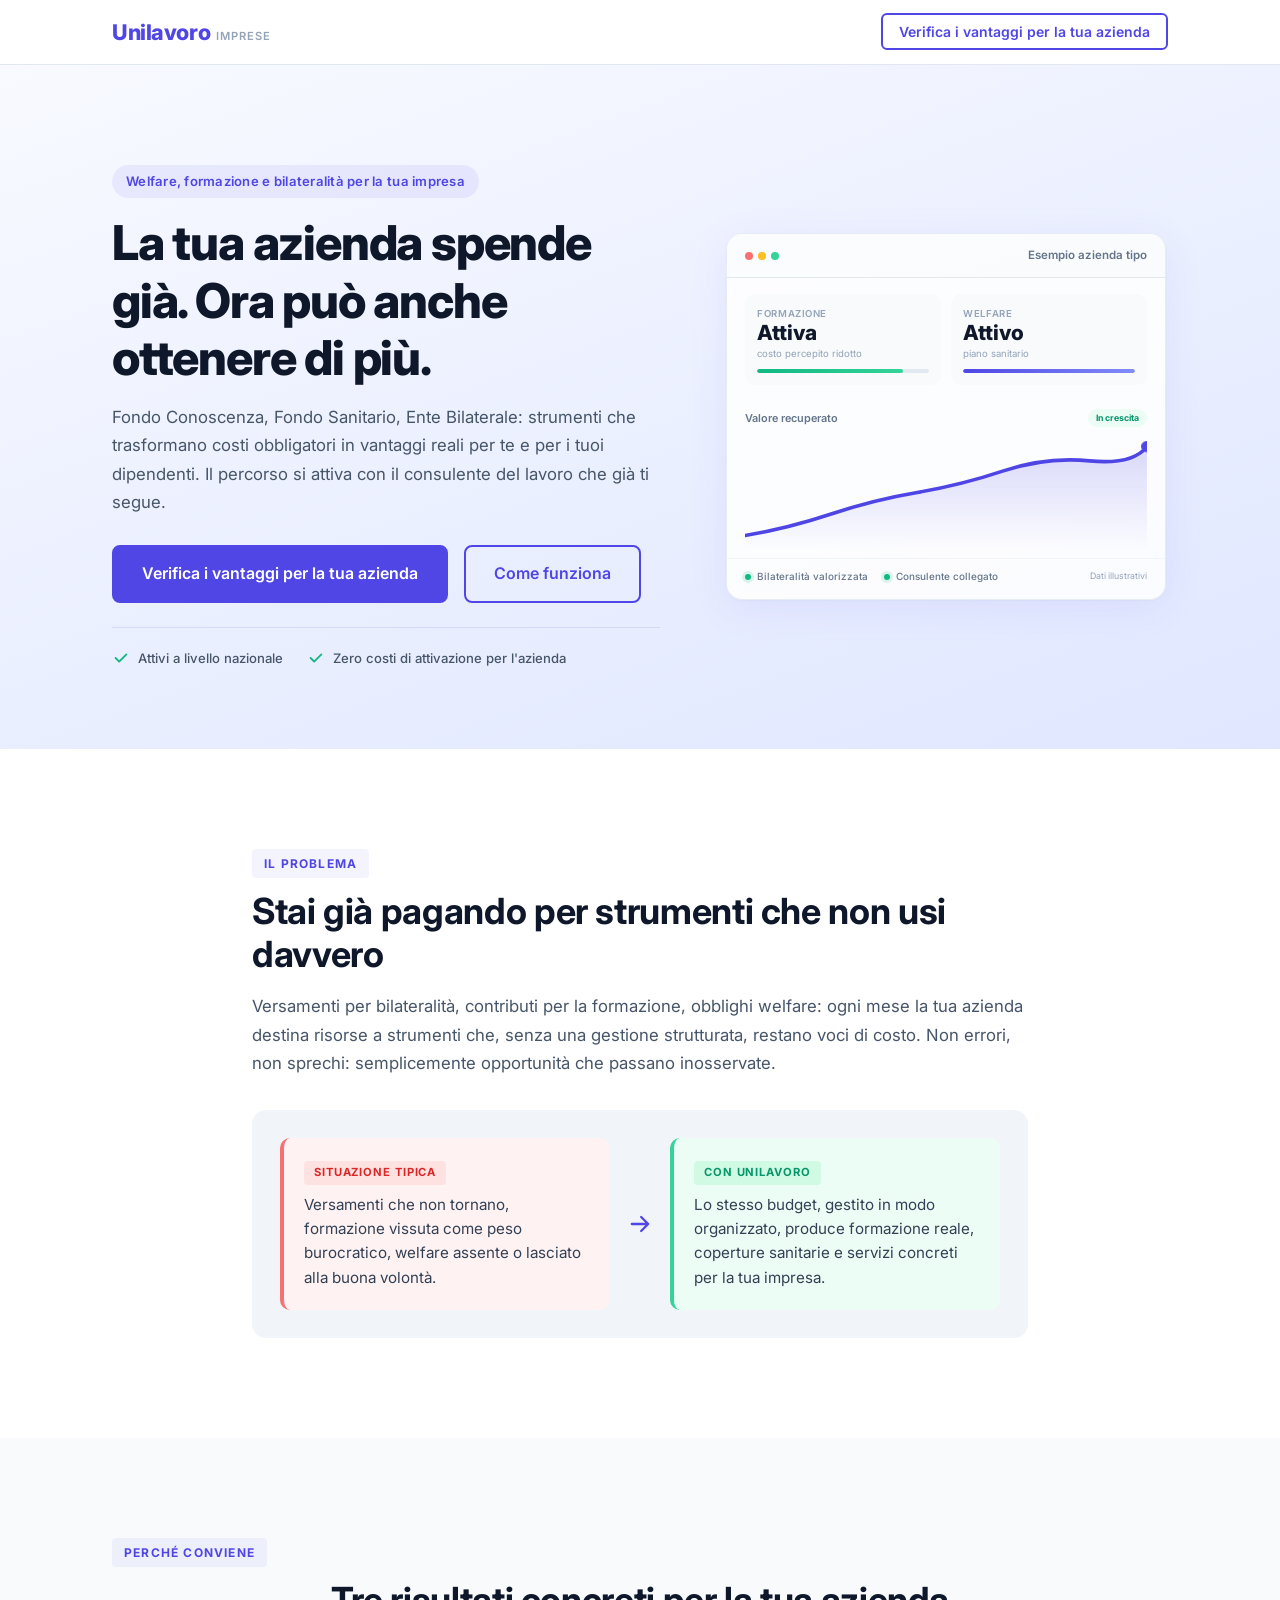
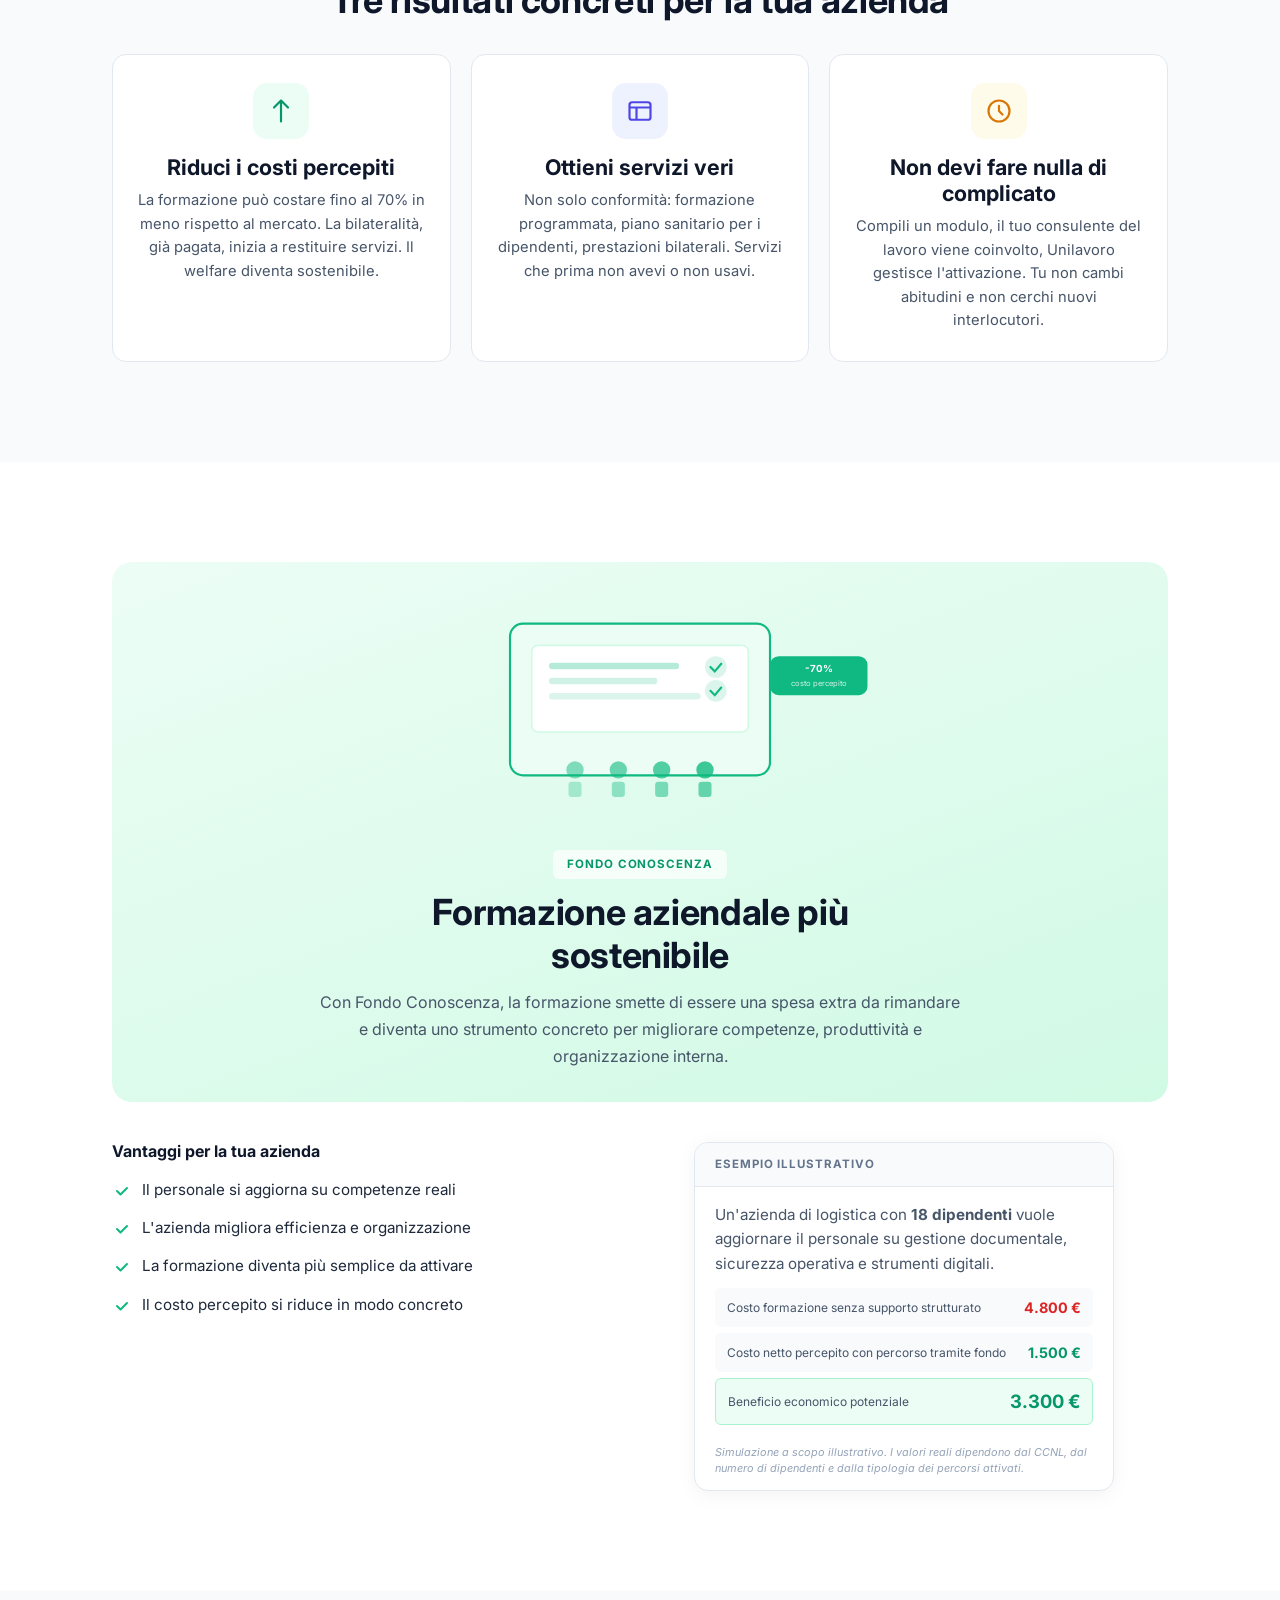
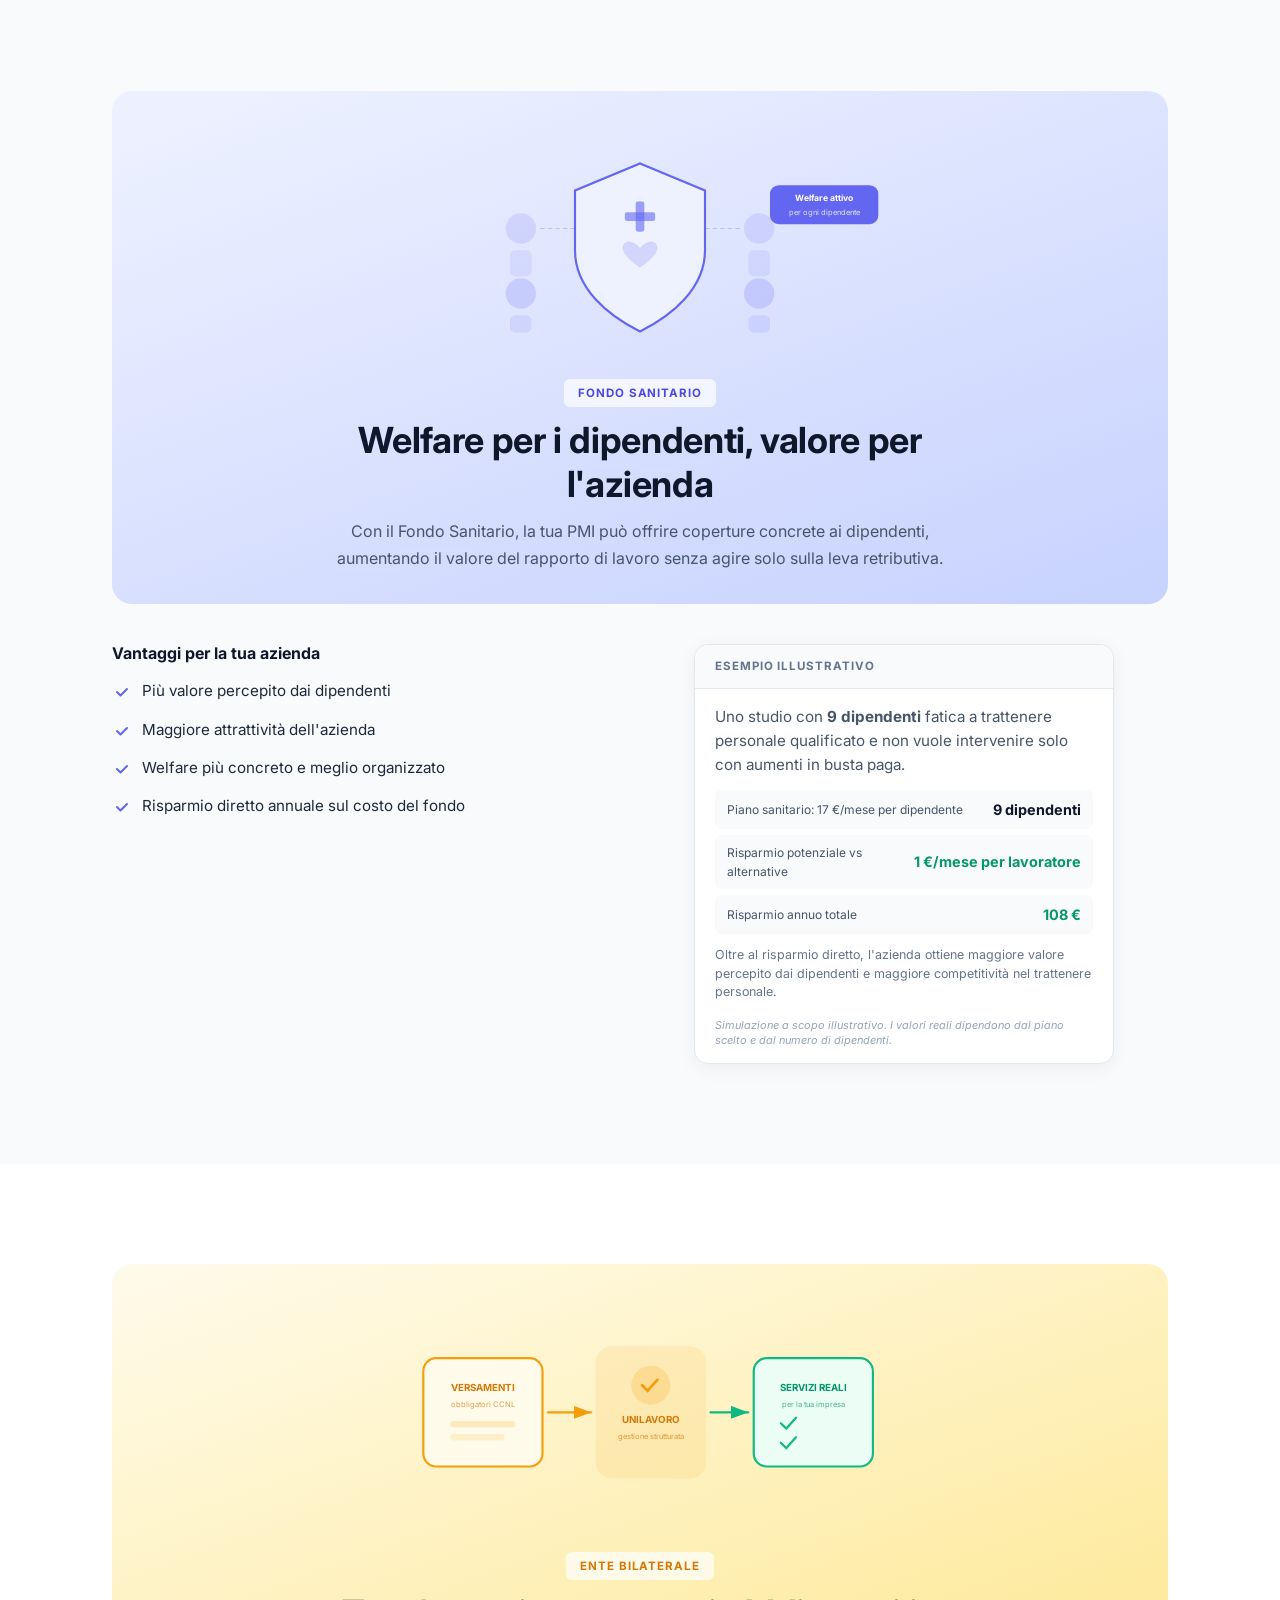
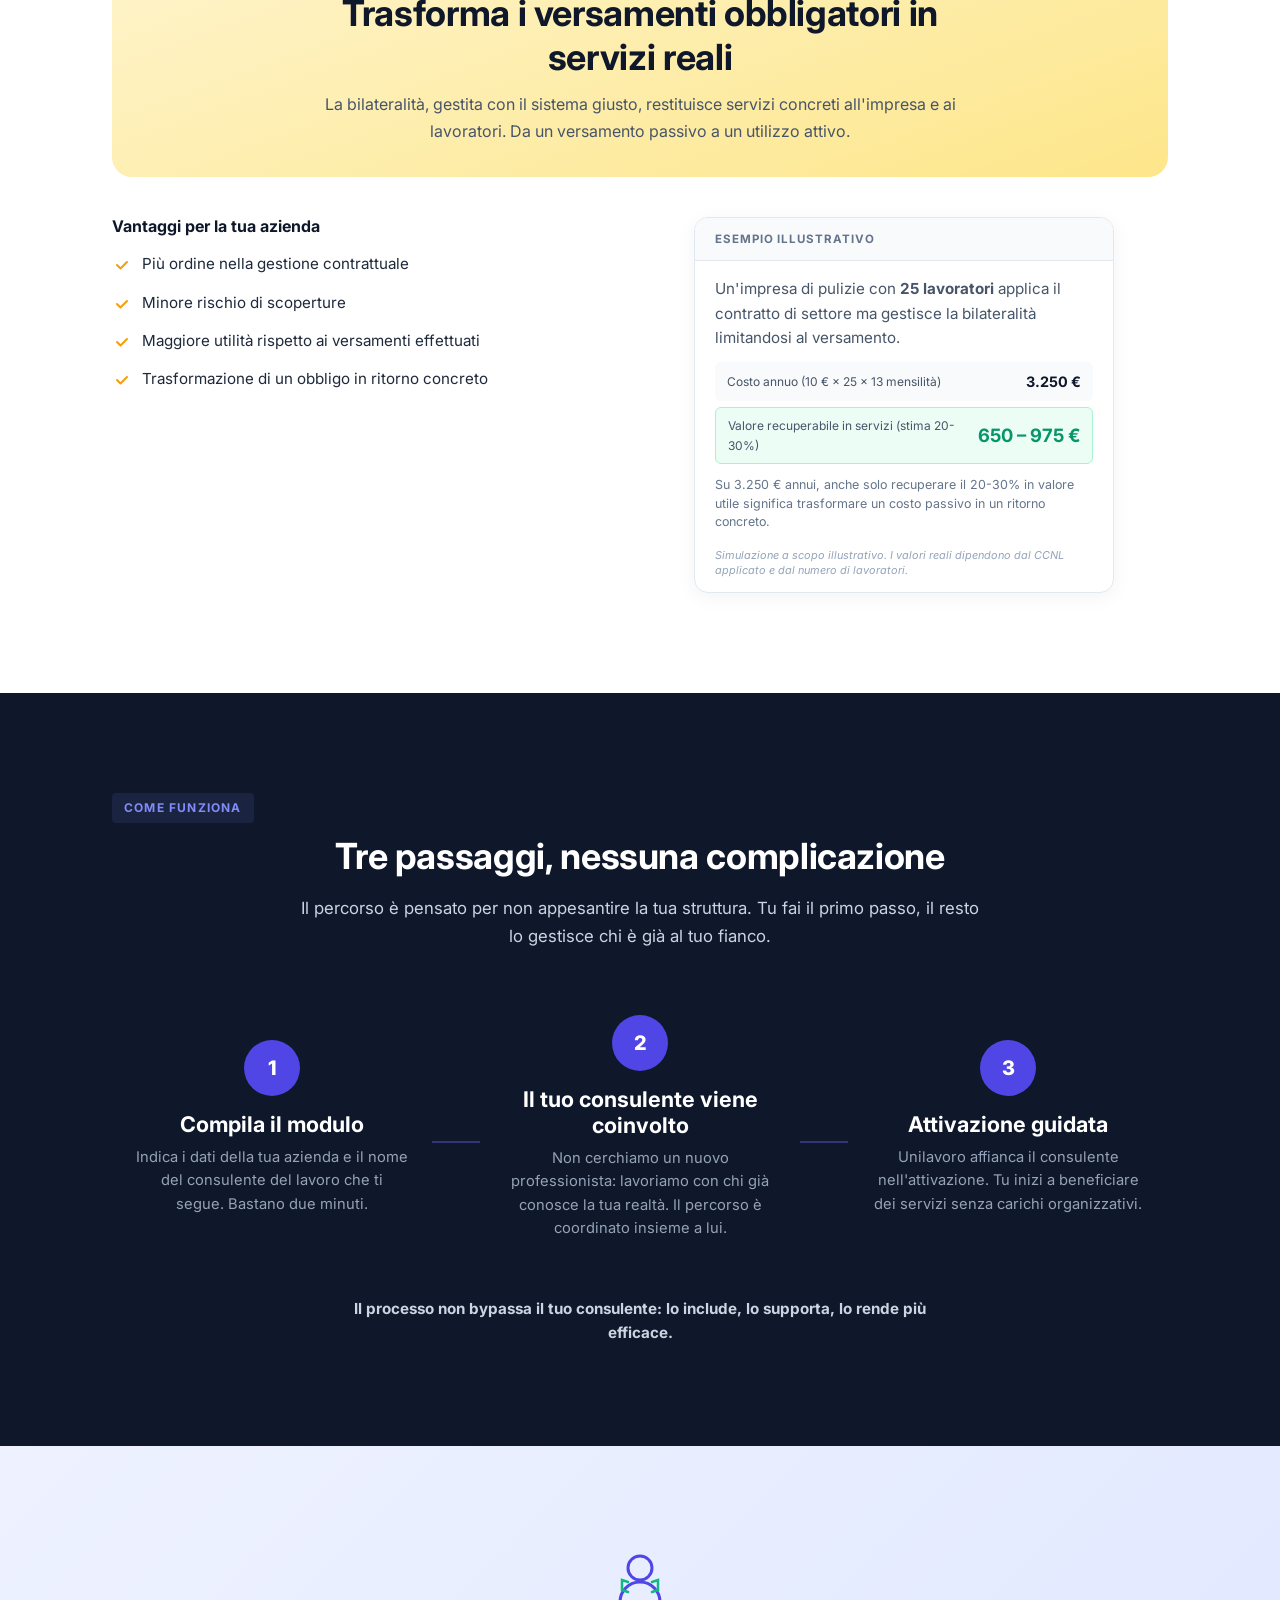
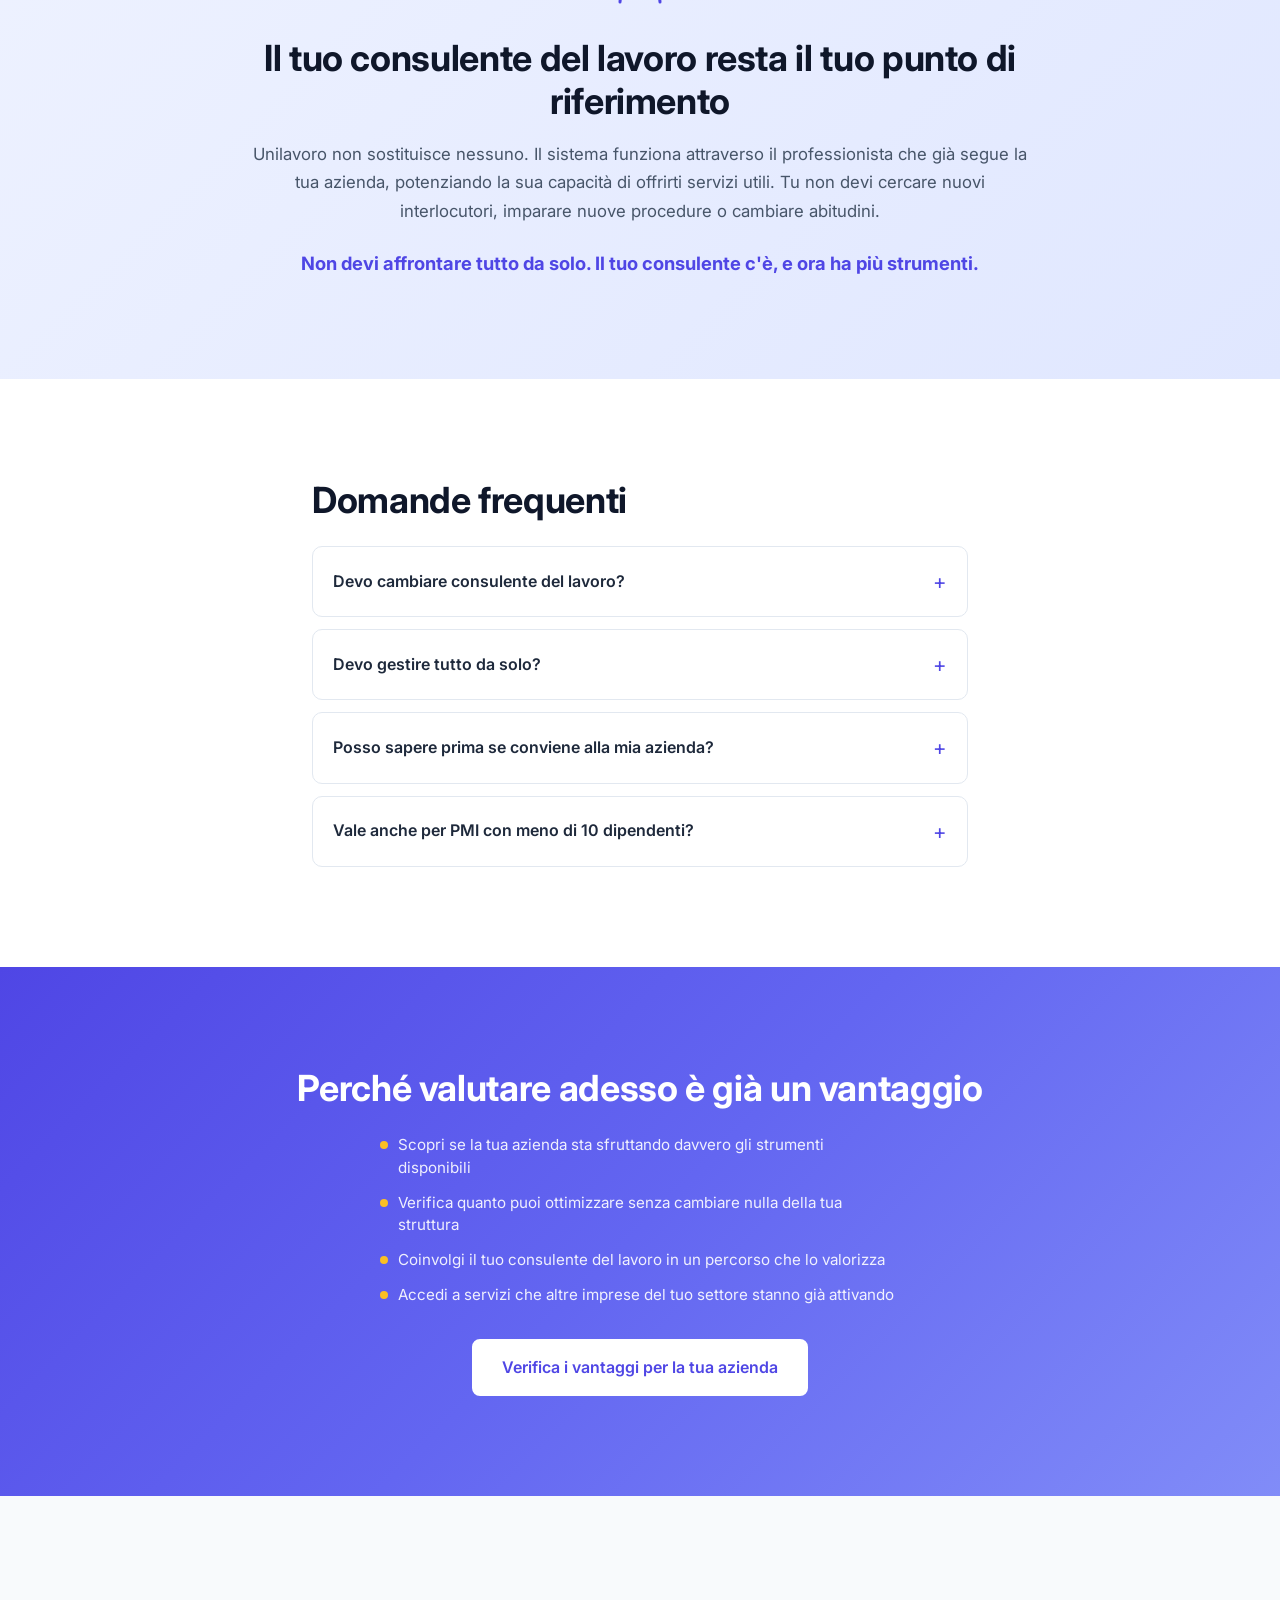
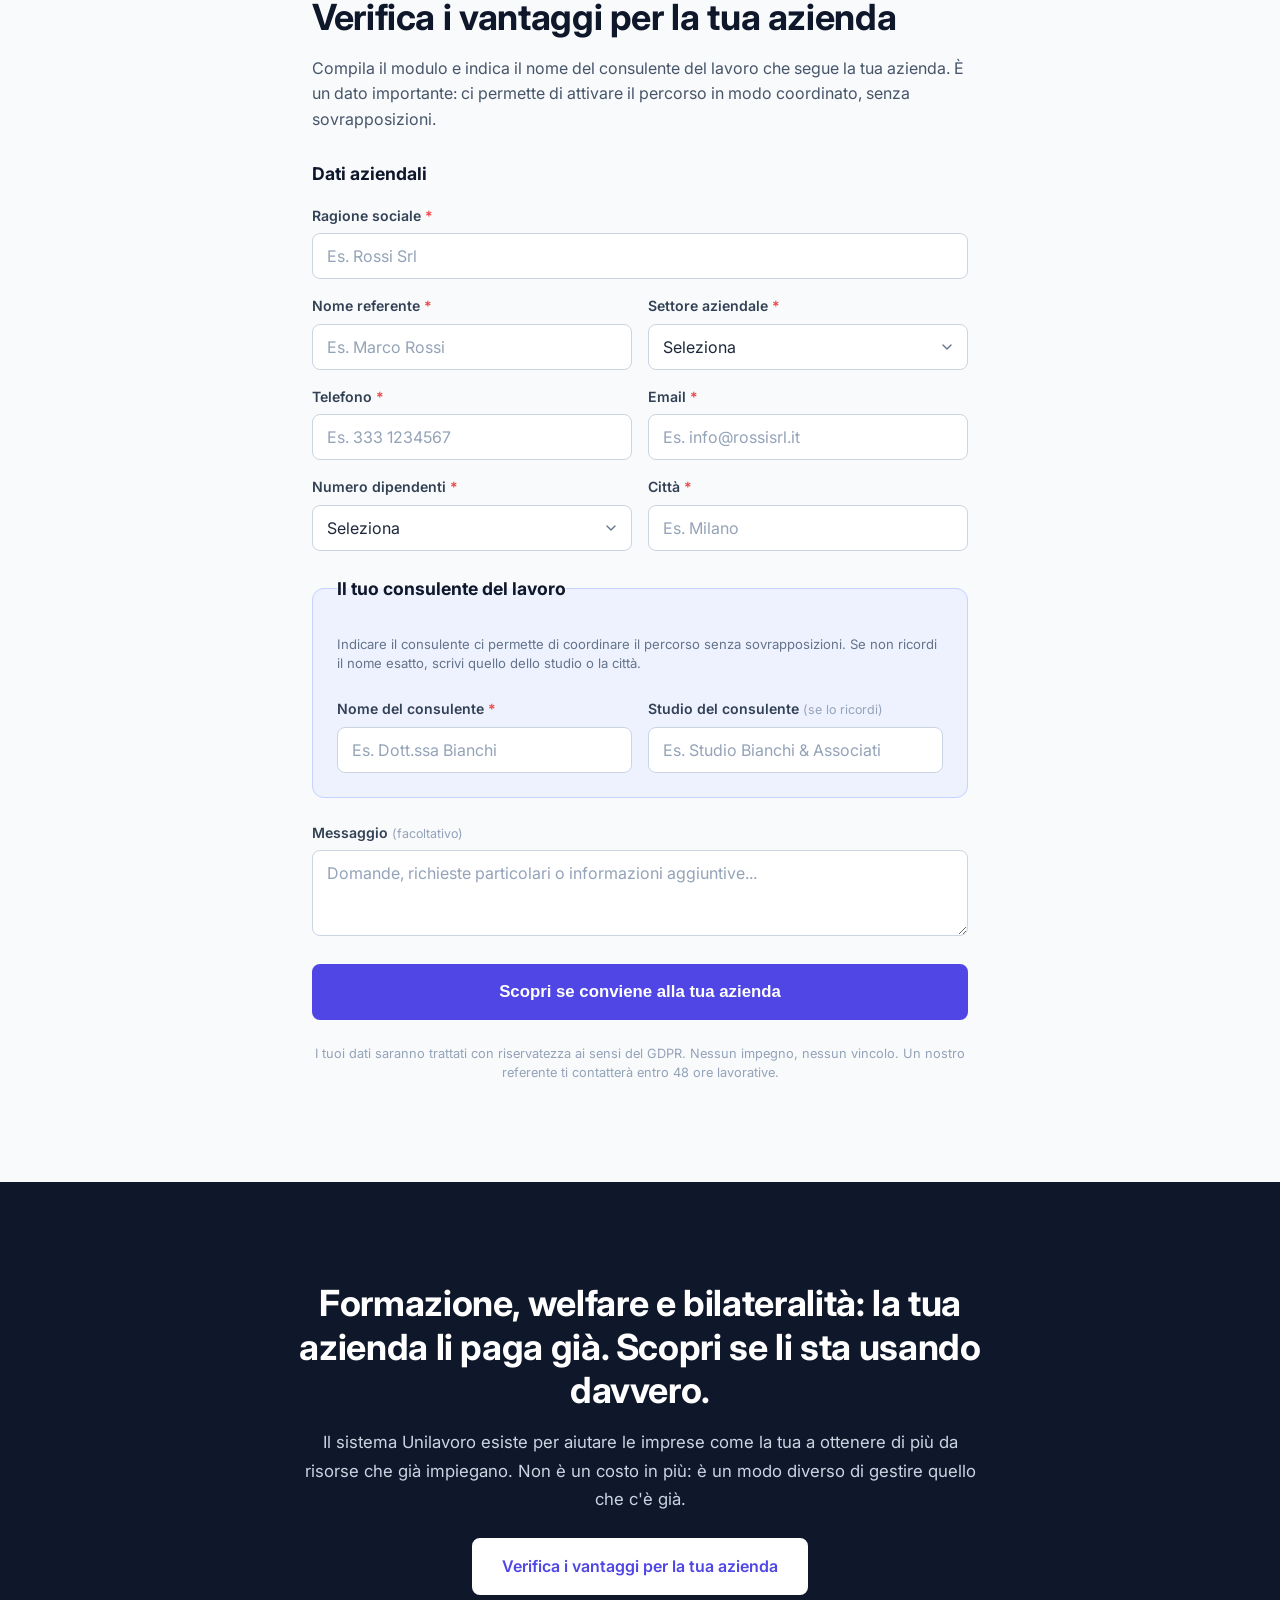
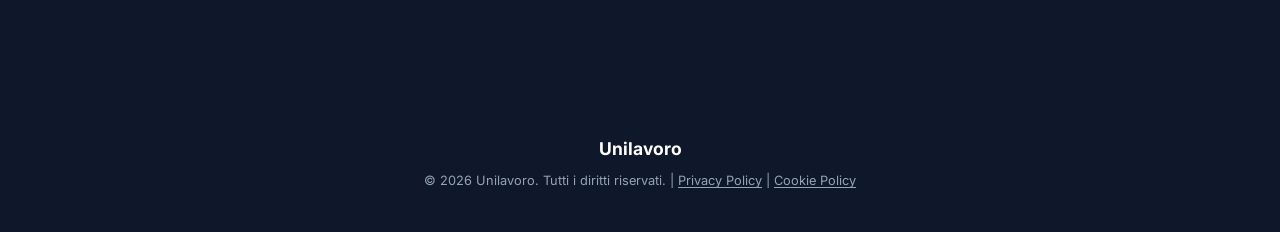
==== commit b3d167f9: "Fondi centrati con illustrazioni grandi, case-card prominenti, attivi nazionali - Sezioni Fondo Cono" ====
--- a/imprese.html
+++ b/imprese.html
@@ -85,7 +85,7 @@
         <div class="hero-trust">
           <div class="trust-badge">
             <svg viewBox="0 0 20 20" fill="none" aria-hidden="true"><path d="M16.707 5.293a1 1 0 010 1.414l-8 8a1 1 0 01-1.414 0l-4-4a1 1 0 011.414-1.414L8 12.586l7.293-7.293a1 1 0 011.414 0z" fill="#10B981"/></svg>
-            <span>Consulenti e aziende si iscrivono ogni giorno</span>
+            <span>Attivi a livello nazionale</span>
           </div>
           <div class="trust-badge">
             <svg viewBox="0 0 20 20" fill="none" aria-hidden="true"><path d="M16.707 5.293a1 1 0 010 1.414l-8 8a1 1 0 01-1.414 0l-4-4a1 1 0 011.414-1.414L8 12.586l7.293-7.293a1 1 0 011.414 0z" fill="#10B981"/></svg>
@@ -190,14 +190,35 @@
     </div>
   </section>
 
-  <!-- ========== 4. FONDO CONOSCENZA — Caso concreto ========== -->
+  <!-- ========== 4. FONDO CONOSCENZA ========== -->
   <section id="formazione" class="section section--white reveal" aria-labelledby="formazione-heading">
     <div class="container">
-      <div class="tool-section">
-        <div class="tool-content">
-          <div class="tool-badge tool-badge--emerald">Fondo Conoscenza</div>
-          <h2 id="formazione-heading">Formazione aziendale più sostenibile</h2>
-          <p class="tool-intro">Con Fondo Conoscenza, l'azienda può programmare la formazione dei dipendenti in modo più sostenibile, evitando che l'aggiornamento del personale venga continuamente rinviato per ragioni di costo. La formazione smette di essere una spesa extra da rimandare e diventa uno strumento concreto per migliorare competenze, produttività e organizzazione interna.</p>
+      <div class="fund-hero fund-hero--emerald">
+        <div class="fund-illustration">
+          <svg viewBox="0 0 480 200" fill="none" aria-hidden="true">
+            <rect x="120" y="20" width="240" height="140" rx="12" fill="#ecfdf5" stroke="#10b981" stroke-width="2"/>
+            <rect x="140" y="40" width="200" height="80" rx="6" fill="white" stroke="#d1fae5" stroke-width="1.5"/>
+            <rect x="156" y="56" width="120" height="6" rx="3" fill="#10b981" opacity="0.3"/>
+            <rect x="156" y="70" width="100" height="6" rx="3" fill="#10b981" opacity="0.2"/>
+            <rect x="156" y="84" width="140" height="6" rx="3" fill="#10b981" opacity="0.15"/>
+            <circle cx="310" cy="60" r="10" fill="#10b981" opacity="0.15"/><path d="M305 60l4 4 6-7" stroke="#10b981" stroke-width="2" stroke-linecap="round"/>
+            <circle cx="310" cy="82" r="10" fill="#10b981" opacity="0.15"/><path d="M305 82l4 4 6-7" stroke="#10b981" stroke-width="2" stroke-linecap="round"/>
+            <circle cx="180" cy="155" r="8" fill="#10b981" opacity="0.5"/><rect x="174" y="166" width="12" height="14" rx="3" fill="#10b981" opacity="0.3"/>
+            <circle cx="220" cy="155" r="8" fill="#10b981" opacity="0.6"/><rect x="214" y="166" width="12" height="14" rx="3" fill="#10b981" opacity="0.4"/>
+            <circle cx="260" cy="155" r="8" fill="#10b981" opacity="0.7"/><rect x="254" y="166" width="12" height="14" rx="3" fill="#10b981" opacity="0.5"/>
+            <circle cx="300" cy="155" r="8" fill="#10b981" opacity="0.8"/><rect x="294" y="166" width="12" height="14" rx="3" fill="#10b981" opacity="0.6"/>
+            <rect x="360" y="50" width="90" height="36" rx="8" fill="#10b981"/>
+            <text x="405" y="65" text-anchor="middle" fill="white" font-size="9" font-weight="700" font-family="Inter, sans-serif">-70%</text>
+            <text x="405" y="78" text-anchor="middle" fill="white" font-size="7" font-family="Inter, sans-serif" opacity="0.8">costo percepito</text>
+          </svg>
+        </div>
+        <div class="fund-badge-label">Fondo Conoscenza</div>
+        <h2 id="formazione-heading" class="fund-title">Formazione aziendale più sostenibile</h2>
+        <p class="fund-subtitle">Con Fondo Conoscenza, la formazione smette di essere una spesa extra da rimandare e diventa uno strumento concreto per migliorare competenze, produttività e organizzazione interna.</p>
+      </div>
+      <div class="fund-body">
+        <div class="fund-features">
+          <h3 class="fund-features-title">Vantaggi per la tua azienda</h3>
           <ul class="tool-list">
             <li><svg class="tool-check" viewBox="0 0 20 20" fill="none" aria-hidden="true"><path d="M5 10l3.5 3.5L15 7" stroke="#10B981" stroke-width="2" stroke-linecap="round" stroke-linejoin="round"/></svg><span>Il personale si aggiorna su competenze reali</span></li>
             <li><svg class="tool-check" viewBox="0 0 20 20" fill="none" aria-hidden="true"><path d="M5 10l3.5 3.5L15 7" stroke="#10B981" stroke-width="2" stroke-linecap="round" stroke-linejoin="round"/></svg><span>L'azienda migliora efficienza e organizzazione</span></li>
@@ -205,23 +226,14 @@
             <li><svg class="tool-check" viewBox="0 0 20 20" fill="none" aria-hidden="true"><path d="M5 10l3.5 3.5L15 7" stroke="#10B981" stroke-width="2" stroke-linecap="round" stroke-linejoin="round"/></svg><span>Il costo percepito si riduce in modo concreto</span></li>
           </ul>
         </div>
-        <div class="tool-case">
-          <div class="case-card">
+        <div class="fund-case">
+          <div class="case-card case-card--large">
             <div class="case-header">Esempio illustrativo</div>
-            <p class="case-scenario">Un'azienda di logistica con 18 dipendenti vuole aggiornare il personale su gestione documentale, sicurezza operativa e strumenti digitali.</p>
+            <p class="case-scenario">Un'azienda di logistica con <strong>18 dipendenti</strong> vuole aggiornare il personale su gestione documentale, sicurezza operativa e strumenti digitali.</p>
             <div class="case-numbers">
-              <div class="case-row">
-                <span class="case-label">Costo formazione senza supporto strutturato</span>
-                <span class="case-val case-val--red">4.800 &euro;</span>
-              </div>
-              <div class="case-row">
-                <span class="case-label">Costo netto percepito con percorso tramite fondo</span>
-                <span class="case-val case-val--green">1.500 &euro;</span>
-              </div>
-              <div class="case-row case-row--highlight">
-                <span class="case-label">Beneficio economico potenziale</span>
-                <span class="case-val case-val--big">3.300 &euro;</span>
-              </div>
+              <div class="case-row"><span class="case-label">Costo formazione senza supporto strutturato</span><span class="case-val case-val--red">4.800 &euro;</span></div>
+              <div class="case-row"><span class="case-label">Costo netto percepito con percorso tramite fondo</span><span class="case-val case-val--green">1.500 &euro;</span></div>
+              <div class="case-row case-row--highlight"><span class="case-label">Beneficio economico potenziale</span><span class="case-val case-val--big">3.300 &euro;</span></div>
             </div>
             <p class="case-disclaimer">Simulazione a scopo illustrativo. I valori reali dipendono dal CCNL, dal numero di dipendenti e dalla tipologia dei percorsi attivati.</p>
           </div>
@@ -230,14 +242,34 @@
     </div>
   </section>
 
-  <!-- ========== 5. FONDO SANITARIO — Caso concreto ========== -->
+  <!-- ========== 5. FONDO SANITARIO ========== -->
   <section id="welfare" class="section section--light reveal" aria-labelledby="welfare-heading">
     <div class="container">
-      <div class="tool-section tool-section--reverse">
-        <div class="tool-content">
-          <div class="tool-badge tool-badge--indigo">Fondo Sanitario</div>
-          <h2 id="welfare-heading">Welfare per i dipendenti, valore per l'azienda</h2>
-          <p class="tool-intro">Con il Fondo Sanitario, l'azienda può offrire ai dipendenti una tutela concreta e immediatamente percepita, aumentando il valore del rapporto di lavoro senza agire soltanto sulla leva retributiva. Un modo semplice per rafforzare il welfare aziendale e migliorare l'attrattività.</p>
+      <div class="fund-hero fund-hero--indigo">
+        <div class="fund-illustration">
+          <svg viewBox="0 0 480 200" fill="none" aria-hidden="true">
+            <path d="M240 30 L300 55 V110 C300 145 270 170 240 185 C210 170 180 145 180 110 V55 L240 30Z" fill="#eef2ff" stroke="#6366f1" stroke-width="2"/>
+            <rect x="226" y="75" width="28" height="8" rx="2" fill="#6366f1" opacity="0.6"/>
+            <rect x="236" y="65" width="8" height="28" rx="2" fill="#6366f1" opacity="0.6"/>
+            <path d="M240 108 C234 100 224 100 224 108 C224 116 240 126 240 126 C240 126 256 116 256 108 C256 100 246 100 240 108Z" fill="#6366f1" opacity="0.2"/>
+            <circle cx="130" cy="90" r="14" fill="#6366f1" opacity="0.15"/><rect x="120" y="110" width="20" height="24" rx="5" fill="#6366f1" opacity="0.1"/>
+            <circle cx="130" cy="150" r="14" fill="#6366f1" opacity="0.2"/><rect x="120" y="170" width="20" height="16" rx="5" fill="#6366f1" opacity="0.12"/>
+            <circle cx="350" cy="90" r="14" fill="#6366f1" opacity="0.15"/><rect x="340" y="110" width="20" height="24" rx="5" fill="#6366f1" opacity="0.1"/>
+            <circle cx="350" cy="150" r="14" fill="#6366f1" opacity="0.2"/><rect x="340" y="170" width="20" height="16" rx="5" fill="#6366f1" opacity="0.12"/>
+            <path d="M180 90 L145 90" stroke="#6366f1" stroke-width="1" stroke-dasharray="4 3" opacity="0.3"/>
+            <path d="M300 90 L335 90" stroke="#6366f1" stroke-width="1" stroke-dasharray="4 3" opacity="0.3"/>
+            <rect x="360" y="50" width="100" height="36" rx="8" fill="#6366f1"/>
+            <text x="410" y="65" text-anchor="middle" fill="white" font-size="8" font-weight="700" font-family="Inter, sans-serif">Welfare attivo</text>
+            <text x="410" y="78" text-anchor="middle" fill="white" font-size="7" font-family="Inter, sans-serif" opacity="0.8">per ogni dipendente</text>
+          </svg>
+        </div>
+        <div class="fund-badge-label fund-badge-label--indigo">Fondo Sanitario</div>
+        <h2 id="welfare-heading" class="fund-title">Welfare per i dipendenti, valore per l'azienda</h2>
+        <p class="fund-subtitle">Con il Fondo Sanitario, la tua PMI può offrire coperture concrete ai dipendenti, aumentando il valore del rapporto di lavoro senza agire solo sulla leva retributiva.</p>
+      </div>
+      <div class="fund-body">
+        <div class="fund-features">
+          <h3 class="fund-features-title">Vantaggi per la tua azienda</h3>
           <ul class="tool-list">
             <li><svg class="tool-check" viewBox="0 0 20 20" fill="none" aria-hidden="true"><path d="M5 10l3.5 3.5L15 7" stroke="#6366F1" stroke-width="2" stroke-linecap="round" stroke-linejoin="round"/></svg><span>Più valore percepito dai dipendenti</span></li>
             <li><svg class="tool-check" viewBox="0 0 20 20" fill="none" aria-hidden="true"><path d="M5 10l3.5 3.5L15 7" stroke="#6366F1" stroke-width="2" stroke-linecap="round" stroke-linejoin="round"/></svg><span>Maggiore attrattività dell'azienda</span></li>
@@ -245,25 +277,16 @@
             <li><svg class="tool-check" viewBox="0 0 20 20" fill="none" aria-hidden="true"><path d="M5 10l3.5 3.5L15 7" stroke="#6366F1" stroke-width="2" stroke-linecap="round" stroke-linejoin="round"/></svg><span>Risparmio diretto annuale sul costo del fondo</span></li>
           </ul>
         </div>
-        <div class="tool-case">
-          <div class="case-card">
+        <div class="fund-case">
+          <div class="case-card case-card--large">
             <div class="case-header">Esempio illustrativo</div>
-            <p class="case-scenario">Uno studio professionale con 9 dipendenti fatica a trattenere personale qualificato e non vuole intervenire solo con aumenti in busta paga.</p>
+            <p class="case-scenario">Uno studio con <strong>9 dipendenti</strong> fatica a trattenere personale qualificato e non vuole intervenire solo con aumenti in busta paga.</p>
             <div class="case-numbers">
-              <div class="case-row">
-                <span class="case-label">Piano sanitario: 17 &euro;/mese per dipendente</span>
-                <span class="case-val">9 dipendenti</span>
-              </div>
-              <div class="case-row">
-                <span class="case-label">Risparmio potenziale vs alternative equivalenti</span>
-                <span class="case-val case-val--green">1 &euro;/mese per lavoratore</span>
-              </div>
-              <div class="case-row">
-                <span class="case-label">Risparmio annuo totale per l'azienda</span>
-                <span class="case-val case-val--green">108 &euro;</span>
-              </div>
-            </div>
-            <p class="case-extra">Questa cifra, da sola, non racconta tutto il vantaggio. Oltre al risparmio diretto, l'azienda ottiene maggiore valore percepito dai dipendenti, miglioramento del welfare e maggiore competitività nel trattenere personale.</p>
+              <div class="case-row"><span class="case-label">Piano sanitario: 17 &euro;/mese per dipendente</span><span class="case-val">9 dipendenti</span></div>
+              <div class="case-row"><span class="case-label">Risparmio potenziale vs alternative</span><span class="case-val case-val--green">1 &euro;/mese per lavoratore</span></div>
+              <div class="case-row"><span class="case-label">Risparmio annuo totale</span><span class="case-val case-val--green">108 &euro;</span></div>
+            </div>
+            <p class="case-extra">Oltre al risparmio diretto, l'azienda ottiene maggiore valore percepito dai dipendenti e maggiore competitività nel trattenere personale.</p>
             <p class="case-disclaimer">Simulazione a scopo illustrativo. I valori reali dipendono dal piano scelto e dal numero di dipendenti.</p>
           </div>
         </div>
@@ -271,36 +294,56 @@
     </div>
   </section>
 
-  <!-- ========== 6. ENTE BILATERALE — Caso concreto ========== -->
+  <!-- ========== 6. ENTE BILATERALE ========== -->
   <section id="bilateralita" class="section section--white reveal" aria-labelledby="bilateralita-heading">
     <div class="container">
-      <div class="tool-section">
-        <div class="tool-content">
-          <div class="tool-badge tool-badge--amber">Ente Bilaterale</div>
-          <h2 id="bilateralita-heading">Trasforma i versamenti obbligatori in servizi reali</h2>
-          <p class="tool-intro">Con l'Ente Bilaterale, l'azienda può gestire in modo più ordinato la bilateralità prevista dal CCNL, riducendo il rischio di scoperture e trasformando un obbligo in un sistema che restituisce servizi e supporto. Non solo conformità, ma anche maggiore utilità rispetto a ciò che l'impresa versa.</p>
+      <div class="fund-hero fund-hero--amber">
+        <div class="fund-illustration">
+          <svg viewBox="0 0 480 200" fill="none" aria-hidden="true">
+            <rect x="40" y="50" width="110" height="100" rx="12" fill="#fffbeb" stroke="#f59e0b" stroke-width="2"/>
+            <text x="95" y="80" text-anchor="middle" fill="#d97706" font-size="9" font-weight="700" font-family="Inter, sans-serif">VERSAMENTI</text>
+            <text x="95" y="95" text-anchor="middle" fill="#d97706" font-size="7" font-family="Inter, sans-serif" opacity="0.7">obbligatori CCNL</text>
+            <rect x="65" y="108" width="60" height="6" rx="3" fill="#f59e0b" opacity="0.2"/>
+            <rect x="65" y="120" width="50" height="6" rx="3" fill="#f59e0b" opacity="0.15"/>
+            <path d="M155 100 L195 100" stroke="#f59e0b" stroke-width="2" stroke-linecap="round" marker-end="url(#arrowA2)"/>
+            <defs><marker id="arrowA2" markerWidth="8" markerHeight="6" refX="8" refY="3" orient="auto"><path d="M0 0 L8 3 L0 6Z" fill="#f59e0b"/></marker></defs>
+            <rect x="200" y="40" width="100" height="120" rx="14" fill="#f59e0b" opacity="0.1" stroke="#f59e0b" stroke-width="2"/>
+            <circle cx="250" cy="75" r="18" fill="#f59e0b" opacity="0.2"/>
+            <path d="M242 75l5 5 9-10" stroke="#f59e0b" stroke-width="2.5" stroke-linecap="round"/>
+            <text x="250" y="110" text-anchor="middle" fill="#d97706" font-size="9" font-weight="700" font-family="Inter, sans-serif">UNILAVORO</text>
+            <text x="250" y="125" text-anchor="middle" fill="#d97706" font-size="7" font-family="Inter, sans-serif" opacity="0.7">gestione strutturata</text>
+            <path d="M305 100 L340 100" stroke="#10b981" stroke-width="2" stroke-linecap="round" marker-end="url(#arrowG3)"/>
+            <defs><marker id="arrowG3" markerWidth="8" markerHeight="6" refX="8" refY="3" orient="auto"><path d="M0 0 L8 3 L0 6Z" fill="#10b981"/></marker></defs>
+            <rect x="345" y="50" width="110" height="100" rx="12" fill="#ecfdf5" stroke="#10b981" stroke-width="2"/>
+            <text x="400" y="80" text-anchor="middle" fill="#059669" font-size="9" font-weight="700" font-family="Inter, sans-serif">SERVIZI REALI</text>
+            <text x="400" y="95" text-anchor="middle" fill="#059669" font-size="7" font-family="Inter, sans-serif" opacity="0.7">per la tua impresa</text>
+            <path d="M370 110l5 5 9-10" stroke="#10b981" stroke-width="2" stroke-linecap="round"/>
+            <path d="M370 128l5 5 9-10" stroke="#10b981" stroke-width="2" stroke-linecap="round"/>
+          </svg>
+        </div>
+        <div class="fund-badge-label fund-badge-label--amber">Ente Bilaterale</div>
+        <h2 id="bilateralita-heading" class="fund-title">Trasforma i versamenti obbligatori in servizi reali</h2>
+        <p class="fund-subtitle">La bilateralità, gestita con il sistema giusto, restituisce servizi concreti all'impresa e ai lavoratori. Da un versamento passivo a un utilizzo attivo.</p>
+      </div>
+      <div class="fund-body">
+        <div class="fund-features">
+          <h3 class="fund-features-title">Vantaggi per la tua azienda</h3>
           <ul class="tool-list">
             <li><svg class="tool-check" viewBox="0 0 20 20" fill="none" aria-hidden="true"><path d="M5 10l3.5 3.5L15 7" stroke="#F59E0B" stroke-width="2" stroke-linecap="round" stroke-linejoin="round"/></svg><span>Più ordine nella gestione contrattuale</span></li>
             <li><svg class="tool-check" viewBox="0 0 20 20" fill="none" aria-hidden="true"><path d="M5 10l3.5 3.5L15 7" stroke="#F59E0B" stroke-width="2" stroke-linecap="round" stroke-linejoin="round"/></svg><span>Minore rischio di scoperture</span></li>
             <li><svg class="tool-check" viewBox="0 0 20 20" fill="none" aria-hidden="true"><path d="M5 10l3.5 3.5L15 7" stroke="#F59E0B" stroke-width="2" stroke-linecap="round" stroke-linejoin="round"/></svg><span>Maggiore utilità rispetto ai versamenti effettuati</span></li>
-            <li><svg class="tool-check" viewBox="0 0 20 20" fill="none" aria-hidden="true"><path d="M5 10l3.5 3.5L15 7" stroke="#F59E0B" stroke-width="2" stroke-linecap="round" stroke-linejoin="round"/></svg><span>Trasformazione di un obbligo in un sistema con ritorno concreto</span></li>
+            <li><svg class="tool-check" viewBox="0 0 20 20" fill="none" aria-hidden="true"><path d="M5 10l3.5 3.5L15 7" stroke="#F59E0B" stroke-width="2" stroke-linecap="round" stroke-linejoin="round"/></svg><span>Trasformazione di un obbligo in ritorno concreto</span></li>
           </ul>
         </div>
-        <div class="tool-case">
-          <div class="case-card">
+        <div class="fund-case">
+          <div class="case-card case-card--large">
             <div class="case-header">Esempio illustrativo</div>
-            <p class="case-scenario">Un'impresa di pulizie con 25 lavoratori applica il contratto di settore ma gestisce la bilateralità in modo poco consapevole, limitandosi al versamento senza percepirne il ritorno.</p>
+            <p class="case-scenario">Un'impresa di pulizie con <strong>25 lavoratori</strong> applica il contratto di settore ma gestisce la bilateralità limitandosi al versamento.</p>
             <div class="case-numbers">
-              <div class="case-row">
-                <span class="case-label">Costo annuo (10 &euro; &times; 25 lav. &times; 13 mensilità)</span>
-                <span class="case-val">3.250 &euro;</span>
-              </div>
-              <div class="case-row case-row--highlight">
-                <span class="case-label">Valore recuperabile in servizi (stima 20-30%)</span>
-                <span class="case-val case-val--big">650 – 975 &euro;</span>
-              </div>
-            </div>
-            <p class="case-extra">Su 3.250 &euro; annui di costo, anche solo recuperare il 20-30% in valore utile tra servizi, supporto e migliore gestione significa trasformare un costo passivo in un ritorno potenziale concreto. Questa è una simulazione di valore recuperato, non una promessa economica fissa.</p>
+              <div class="case-row"><span class="case-label">Costo annuo (10 &euro; &times; 25 &times; 13 mensilità)</span><span class="case-val">3.250 &euro;</span></div>
+              <div class="case-row case-row--highlight"><span class="case-label">Valore recuperabile in servizi (stima 20-30%)</span><span class="case-val case-val--big">650 – 975 &euro;</span></div>
+            </div>
+            <p class="case-extra">Su 3.250 &euro; annui, anche solo recuperare il 20-30% in valore utile significa trasformare un costo passivo in un ritorno concreto.</p>
             <p class="case-disclaimer">Simulazione a scopo illustrativo. I valori reali dipendono dal CCNL applicato e dal numero di lavoratori.</p>
           </div>
         </div>
--- a/imprese.css
+++ b/imprese.css
@@ -311,6 +311,33 @@
   background: #f8fafc; border-left: 4px solid #4f46e5; border-radius: 0 8px 8px 0;
 }
 
+/* ---------- Fund Hero (centrato, illustrazione grande) ---------- */
+.fund-hero {
+  text-align: center; padding: 40px 20px 32px;
+  border-radius: 20px; margin-bottom: 40px;
+}
+.fund-hero--emerald { background: linear-gradient(160deg, #ecfdf5, #d1fae5); }
+.fund-hero--indigo { background: linear-gradient(160deg, #eef2ff, #c7d2fe); }
+.fund-hero--amber { background: linear-gradient(160deg, #fffbeb, #fde68a); }
+.fund-illustration { max-width: 520px; margin: 0 auto 24px; }
+.fund-illustration svg { width: 100%; height: auto; }
+.fund-badge-label {
+  display: inline-block; font-size: 0.72rem; font-weight: 700; text-transform: uppercase;
+  letter-spacing: 0.08em; padding: 5px 14px; border-radius: 6px; margin-bottom: 12px;
+  color: #059669; background: rgba(255,255,255,0.7);
+}
+.fund-badge-label--indigo { color: #4f46e5; }
+.fund-badge-label--amber { color: #d97706; }
+.fund-title { font-size: clamp(1.5rem, 4vw, 2.25rem); max-width: 600px; margin: 0 auto 12px; }
+.fund-subtitle { font-size: 1rem; color: #475569; line-height: 1.7; max-width: 640px; margin: 0 auto; }
+.fund-body { display: flex; flex-direction: column; gap: 32px; }
+.fund-features-title { font-size: 1rem; font-weight: 700; margin-bottom: 16px; color: #0f172a; }
+.fund-case { display: flex; justify-content: center; }
+.case-card--large { max-width: 560px; width: 100%; }
+.case-card--large .case-scenario { font-size: 0.95rem; }
+.case-card--large .case-val { font-size: 0.9rem; }
+.case-card--large .case-val--big { font-size: 1.15rem; }
+
 /* ---------- Case Cards (numeri concreti) ---------- */
 .tool-case { display: flex; justify-content: center; }
 .case-card {
@@ -485,6 +512,9 @@
   .hero-ctas { flex-direction: row; gap: 16px; }
   .hero-trust { flex-direction: row; gap: 24px; }
   .tri-grid { grid-template-columns: 1fr 1fr 1fr; }
+  .fund-body { flex-direction: row; gap: 40px; align-items: flex-start; }
+  .fund-features { flex: 1; }
+  .fund-case { flex: 0 0 50%; }
   .tool-section { flex-direction: row; align-items: flex-start; gap: 48px; }
   .tool-section--reverse { flex-direction: row-reverse; }
   .tool-content { flex: 1; }
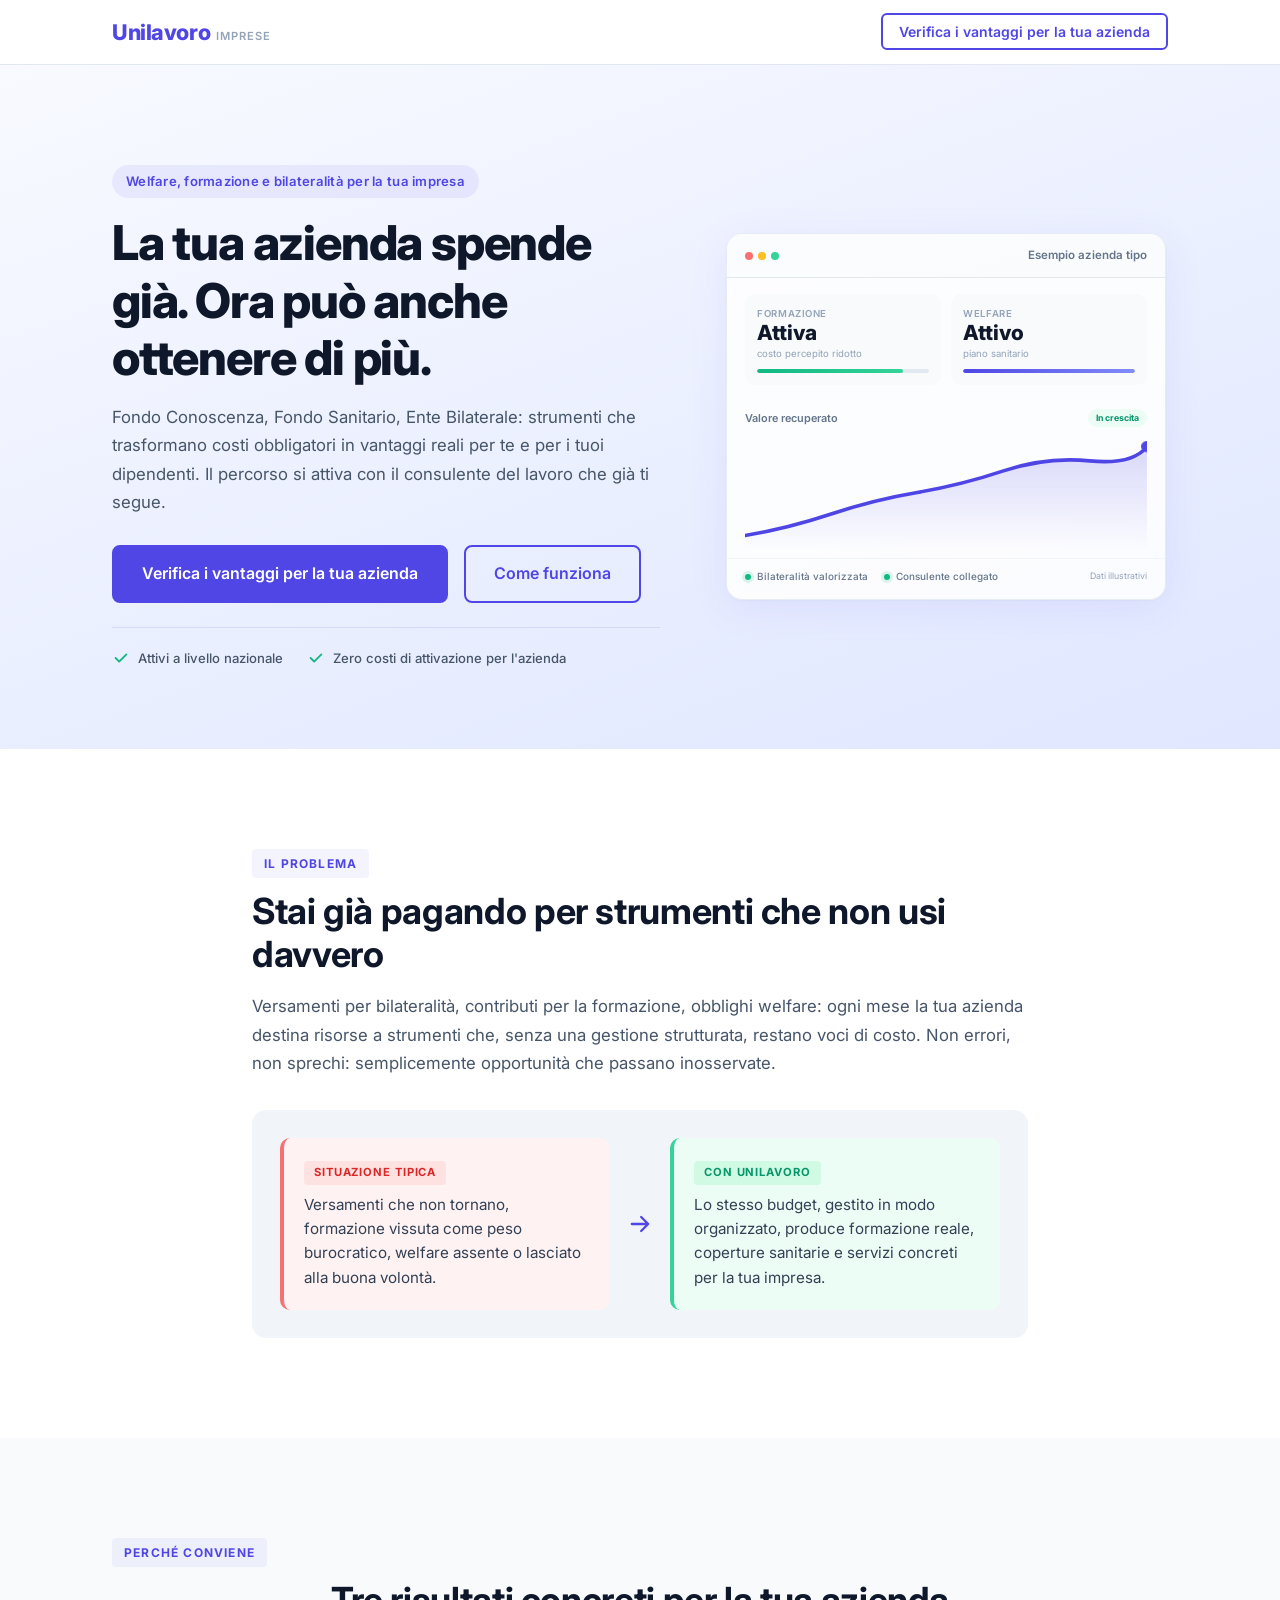
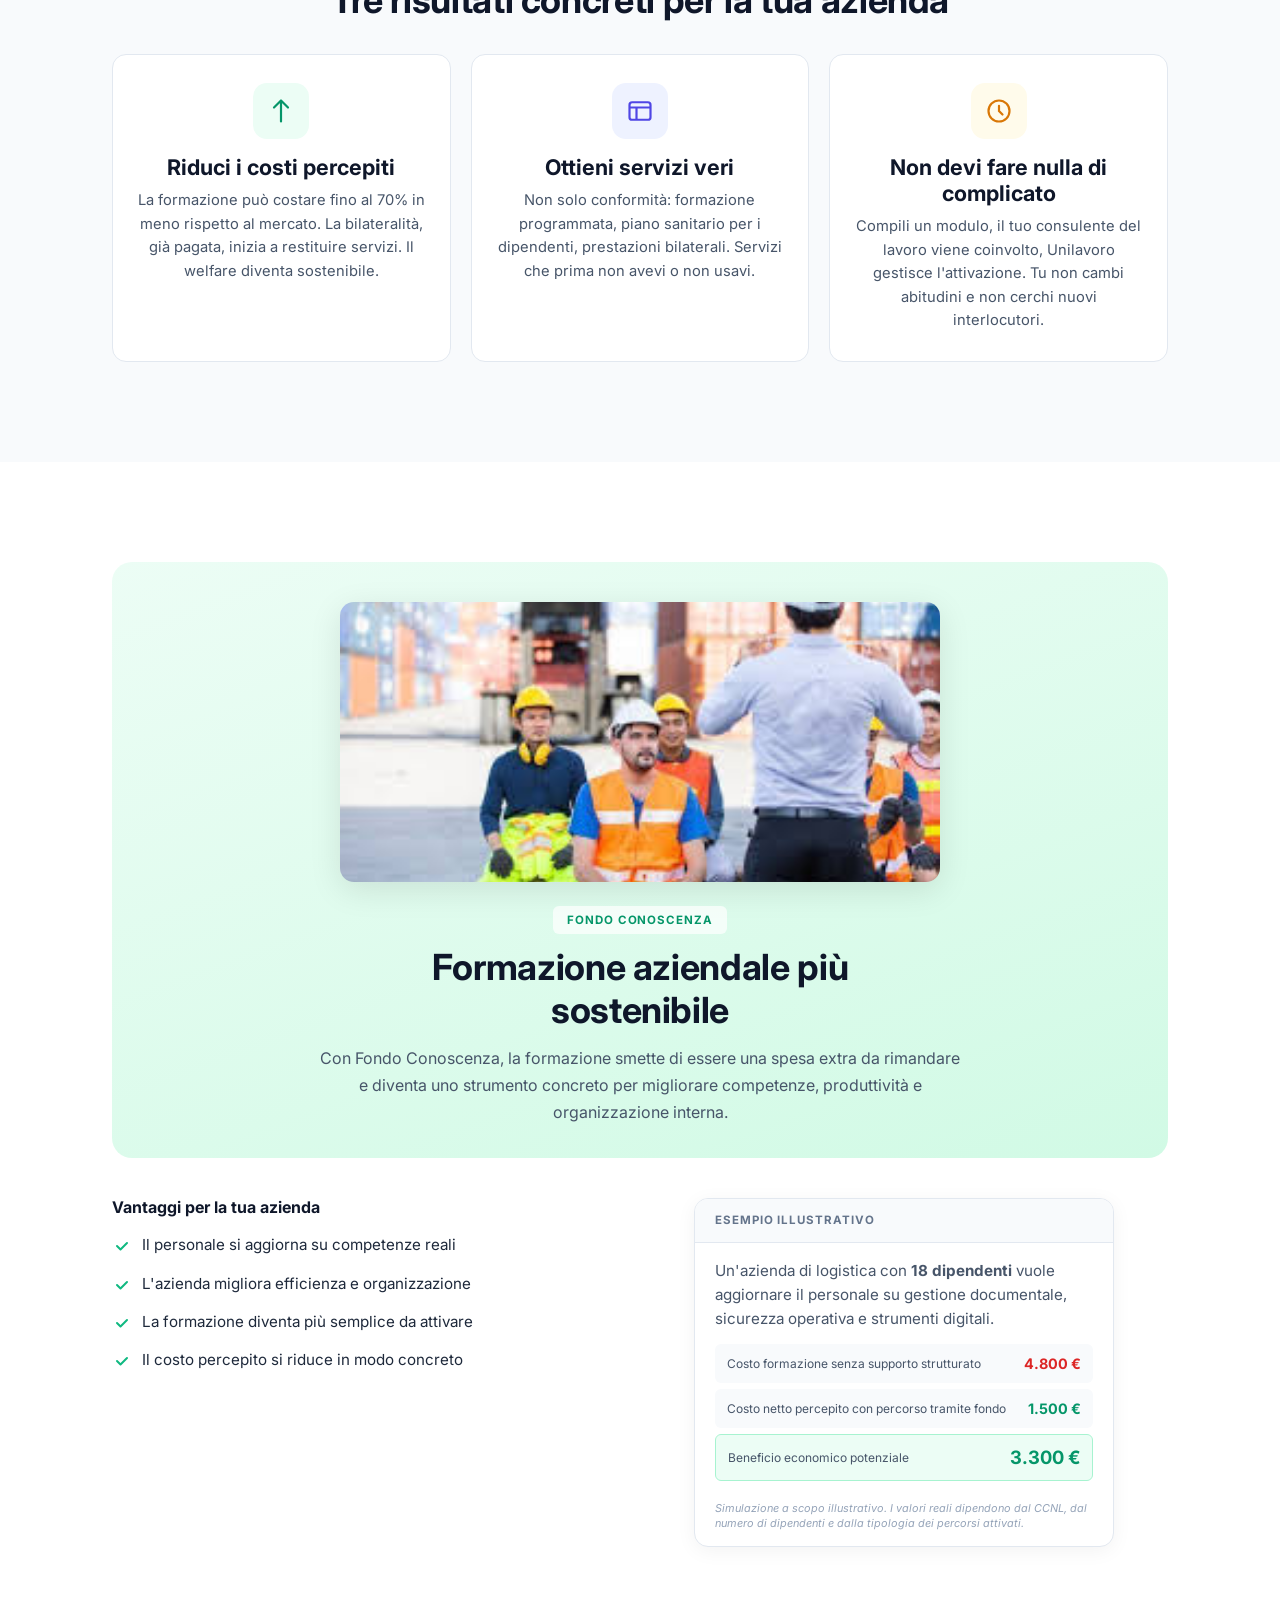
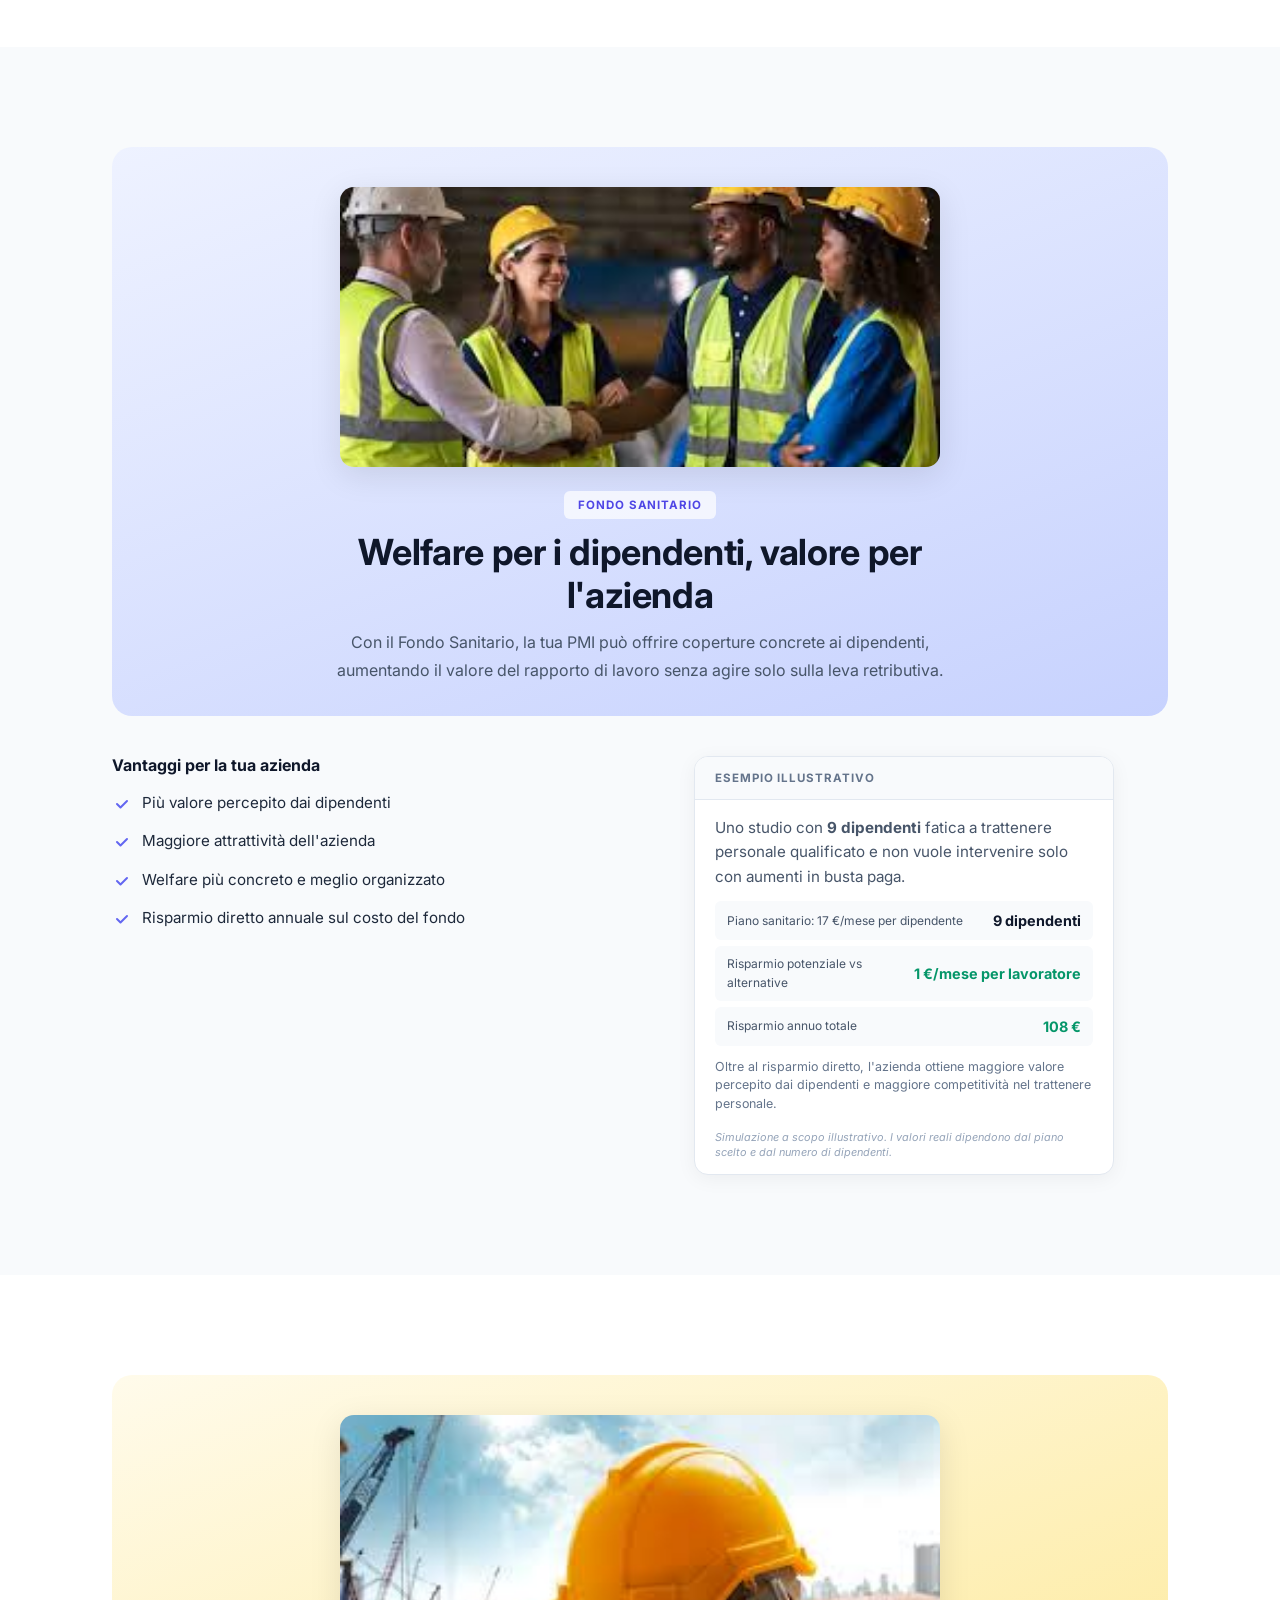
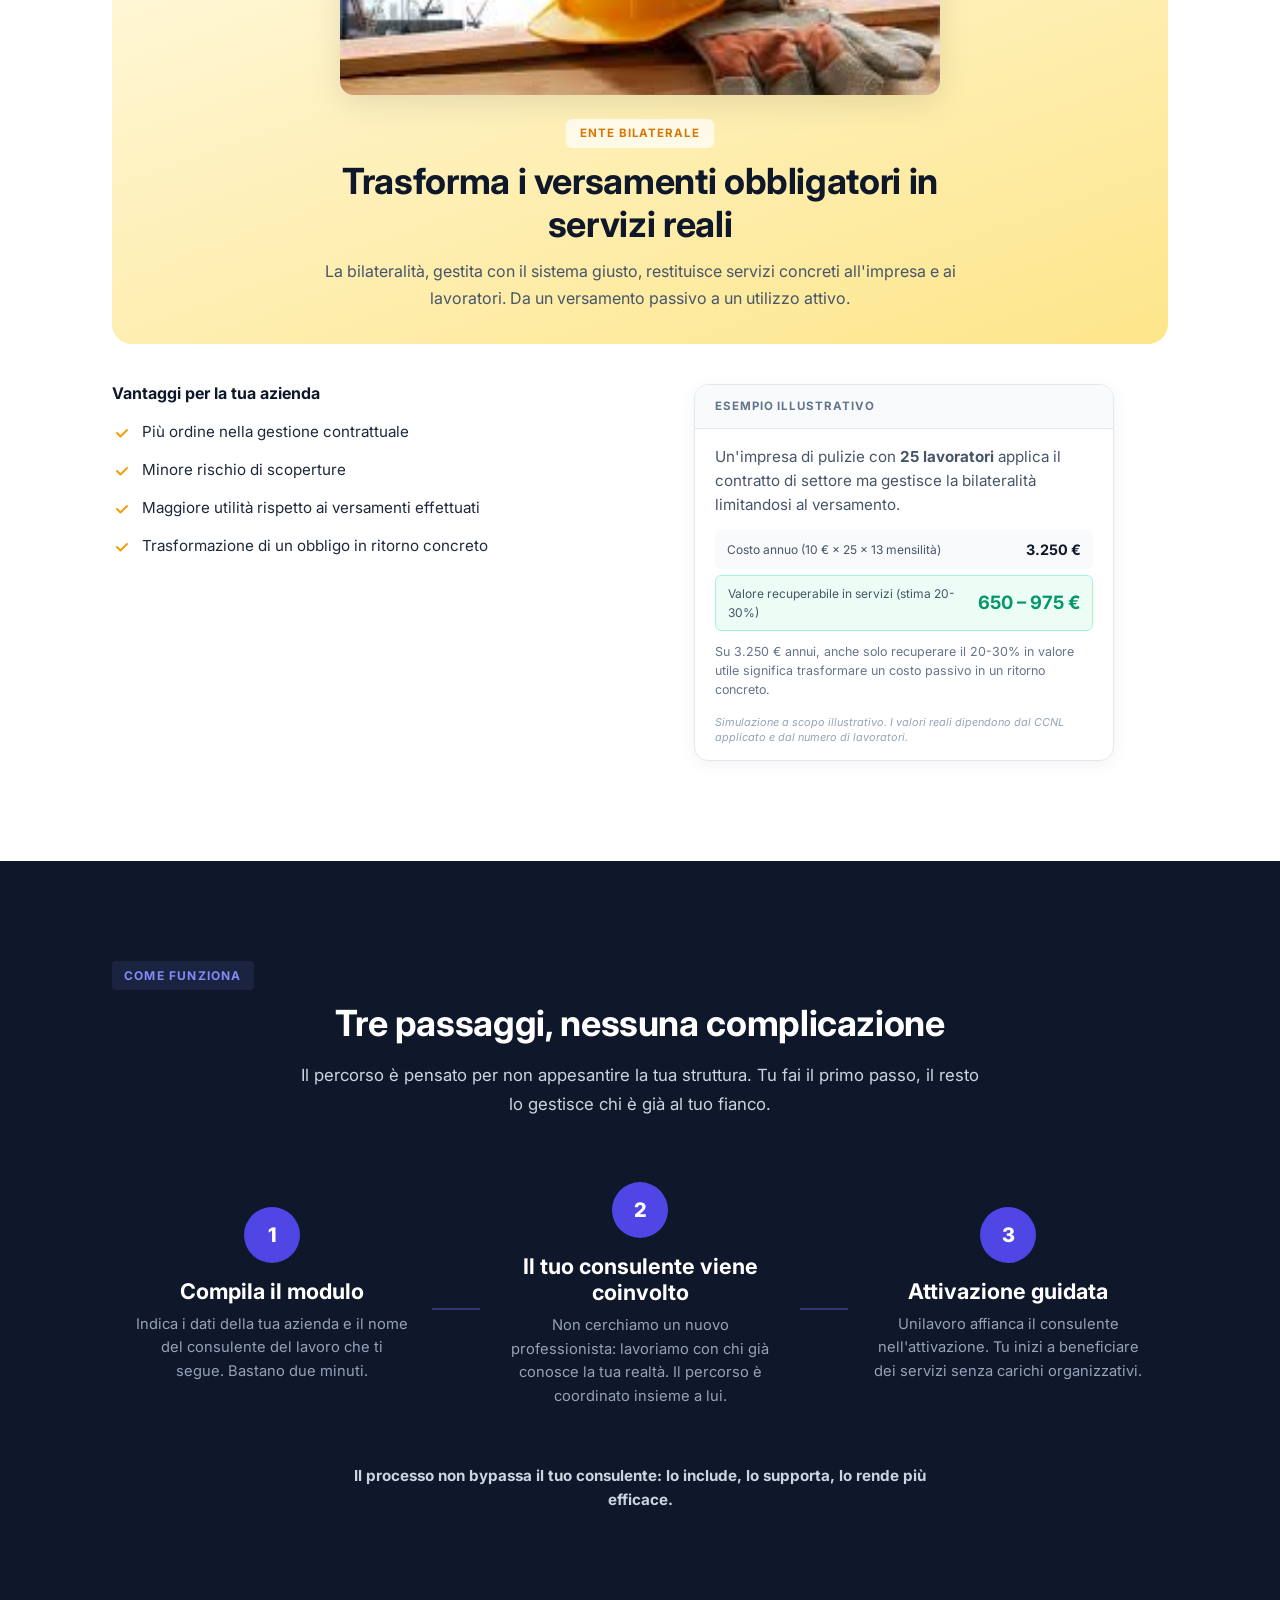
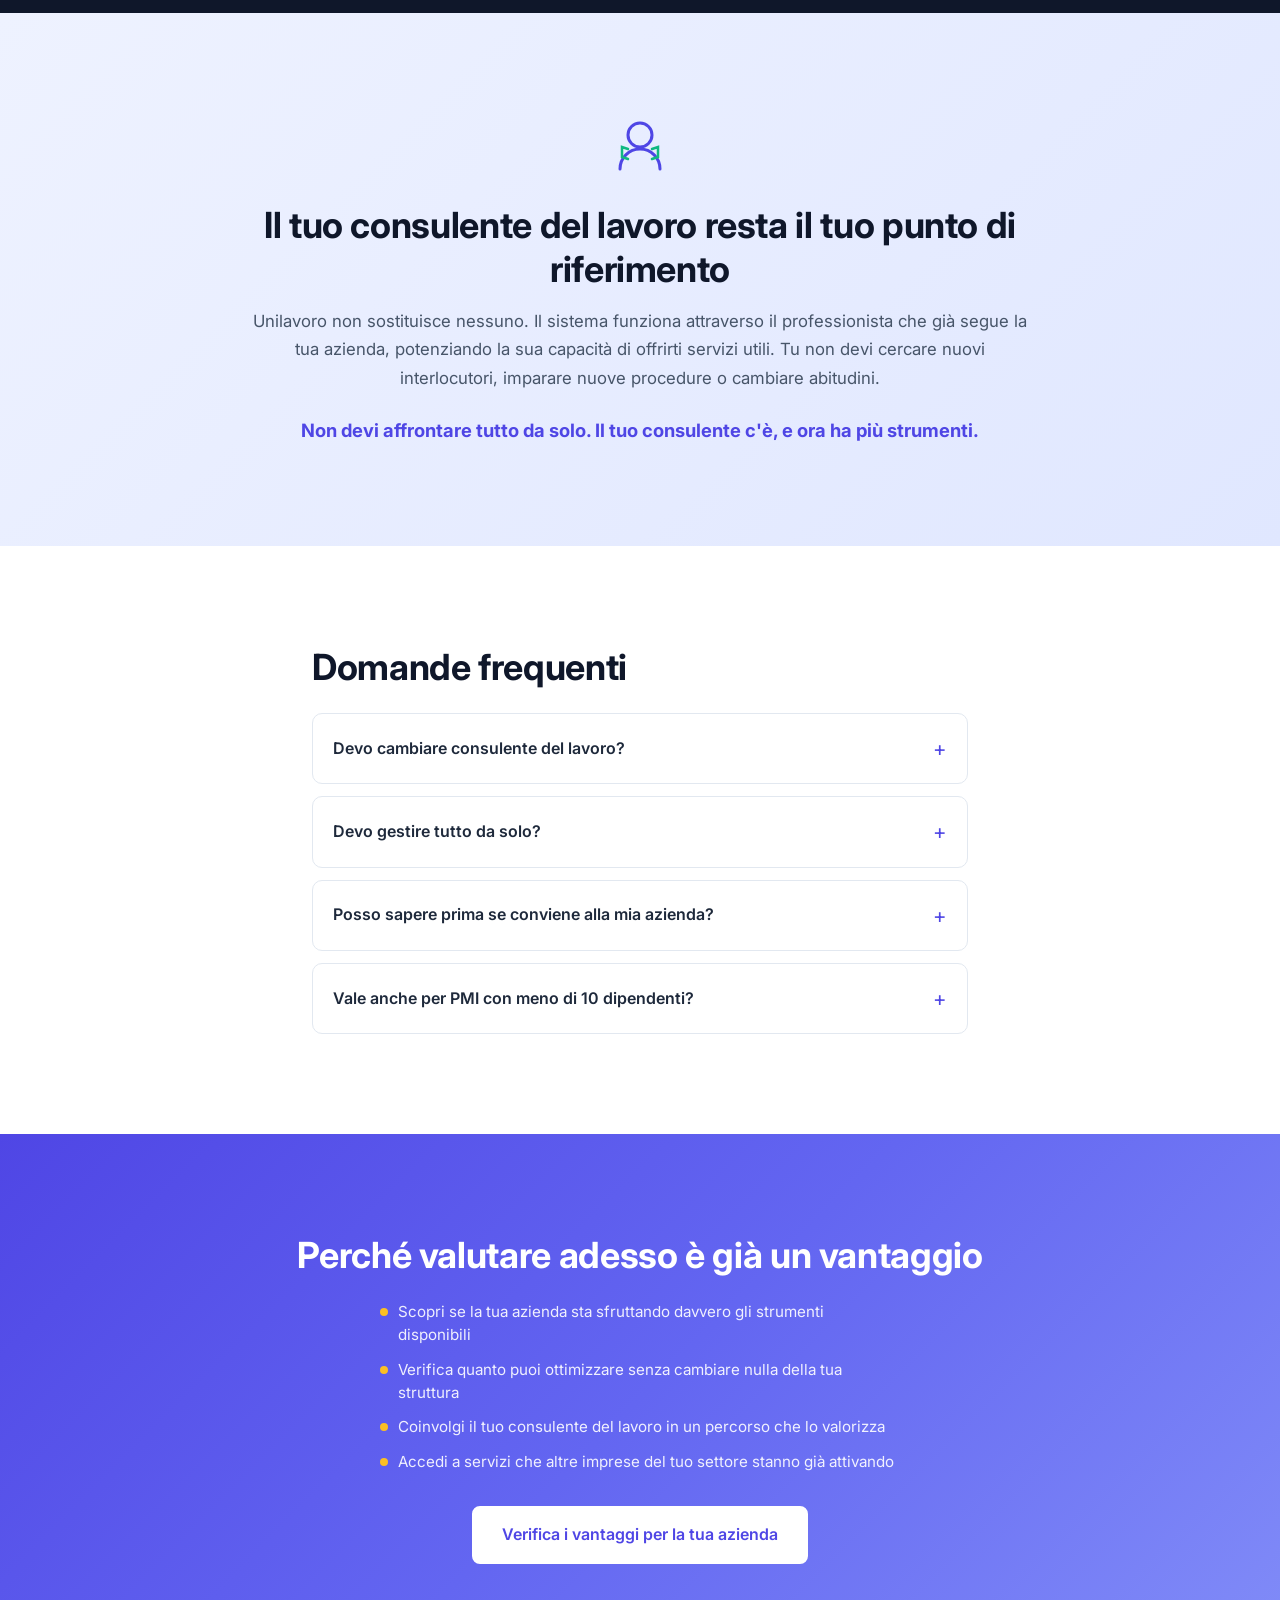
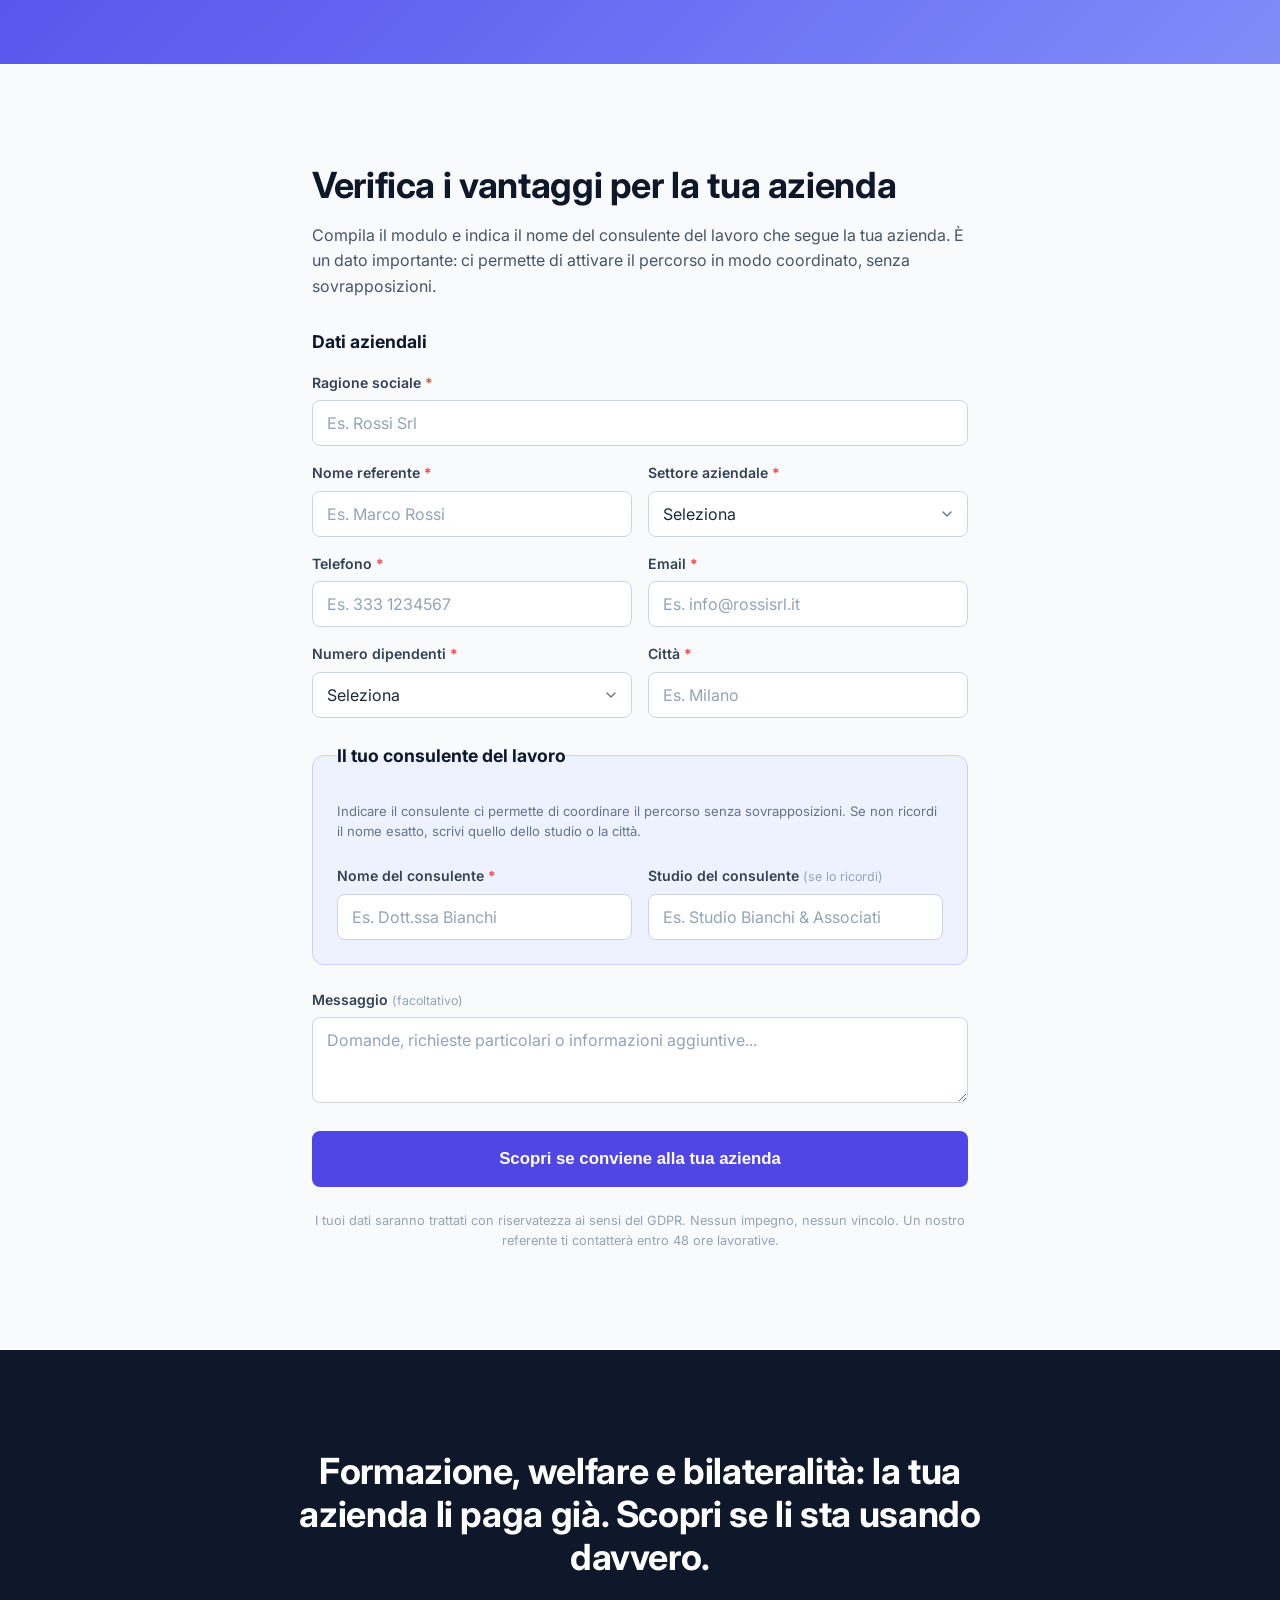
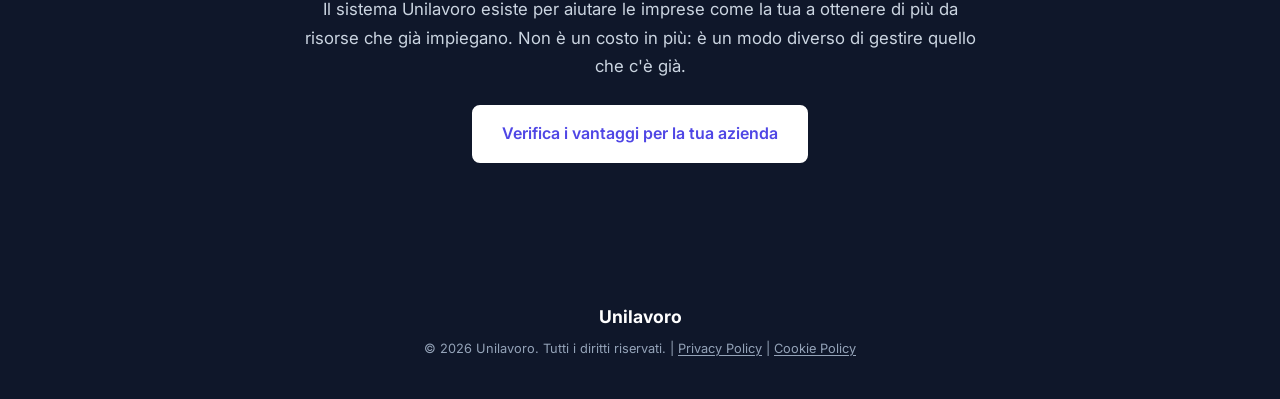
==== commit 39ee303d: "Foto reali nei fondi al posto delle illustrazioni SVG - Fondo Conoscenza: formazione operai in canti" ====
--- a/imprese.html
+++ b/imprese.html
@@ -194,23 +194,8 @@
   <section id="formazione" class="section section--white reveal" aria-labelledby="formazione-heading">
     <div class="container">
       <div class="fund-hero fund-hero--emerald">
-        <div class="fund-illustration">
-          <svg viewBox="0 0 480 200" fill="none" aria-hidden="true">
-            <rect x="120" y="20" width="240" height="140" rx="12" fill="#ecfdf5" stroke="#10b981" stroke-width="2"/>
-            <rect x="140" y="40" width="200" height="80" rx="6" fill="white" stroke="#d1fae5" stroke-width="1.5"/>
-            <rect x="156" y="56" width="120" height="6" rx="3" fill="#10b981" opacity="0.3"/>
-            <rect x="156" y="70" width="100" height="6" rx="3" fill="#10b981" opacity="0.2"/>
-            <rect x="156" y="84" width="140" height="6" rx="3" fill="#10b981" opacity="0.15"/>
-            <circle cx="310" cy="60" r="10" fill="#10b981" opacity="0.15"/><path d="M305 60l4 4 6-7" stroke="#10b981" stroke-width="2" stroke-linecap="round"/>
-            <circle cx="310" cy="82" r="10" fill="#10b981" opacity="0.15"/><path d="M305 82l4 4 6-7" stroke="#10b981" stroke-width="2" stroke-linecap="round"/>
-            <circle cx="180" cy="155" r="8" fill="#10b981" opacity="0.5"/><rect x="174" y="166" width="12" height="14" rx="3" fill="#10b981" opacity="0.3"/>
-            <circle cx="220" cy="155" r="8" fill="#10b981" opacity="0.6"/><rect x="214" y="166" width="12" height="14" rx="3" fill="#10b981" opacity="0.4"/>
-            <circle cx="260" cy="155" r="8" fill="#10b981" opacity="0.7"/><rect x="254" y="166" width="12" height="14" rx="3" fill="#10b981" opacity="0.5"/>
-            <circle cx="300" cy="155" r="8" fill="#10b981" opacity="0.8"/><rect x="294" y="166" width="12" height="14" rx="3" fill="#10b981" opacity="0.6"/>
-            <rect x="360" y="50" width="90" height="36" rx="8" fill="#10b981"/>
-            <text x="405" y="65" text-anchor="middle" fill="white" font-size="9" font-weight="700" font-family="Inter, sans-serif">-70%</text>
-            <text x="405" y="78" text-anchor="middle" fill="white" font-size="7" font-family="Inter, sans-serif" opacity="0.8">costo percepito</text>
-          </svg>
+        <div class="fund-photo">
+          <img src="img/formazione.jpg" alt="Formazione aziendale: dipendenti durante un corso di aggiornamento" loading="lazy" width="800" height="450">
         </div>
         <div class="fund-badge-label">Fondo Conoscenza</div>
         <h2 id="formazione-heading" class="fund-title">Formazione aziendale più sostenibile</h2>
@@ -246,22 +231,8 @@
   <section id="welfare" class="section section--light reveal" aria-labelledby="welfare-heading">
     <div class="container">
       <div class="fund-hero fund-hero--indigo">
-        <div class="fund-illustration">
-          <svg viewBox="0 0 480 200" fill="none" aria-hidden="true">
-            <path d="M240 30 L300 55 V110 C300 145 270 170 240 185 C210 170 180 145 180 110 V55 L240 30Z" fill="#eef2ff" stroke="#6366f1" stroke-width="2"/>
-            <rect x="226" y="75" width="28" height="8" rx="2" fill="#6366f1" opacity="0.6"/>
-            <rect x="236" y="65" width="8" height="28" rx="2" fill="#6366f1" opacity="0.6"/>
-            <path d="M240 108 C234 100 224 100 224 108 C224 116 240 126 240 126 C240 126 256 116 256 108 C256 100 246 100 240 108Z" fill="#6366f1" opacity="0.2"/>
-            <circle cx="130" cy="90" r="14" fill="#6366f1" opacity="0.15"/><rect x="120" y="110" width="20" height="24" rx="5" fill="#6366f1" opacity="0.1"/>
-            <circle cx="130" cy="150" r="14" fill="#6366f1" opacity="0.2"/><rect x="120" y="170" width="20" height="16" rx="5" fill="#6366f1" opacity="0.12"/>
-            <circle cx="350" cy="90" r="14" fill="#6366f1" opacity="0.15"/><rect x="340" y="110" width="20" height="24" rx="5" fill="#6366f1" opacity="0.1"/>
-            <circle cx="350" cy="150" r="14" fill="#6366f1" opacity="0.2"/><rect x="340" y="170" width="20" height="16" rx="5" fill="#6366f1" opacity="0.12"/>
-            <path d="M180 90 L145 90" stroke="#6366f1" stroke-width="1" stroke-dasharray="4 3" opacity="0.3"/>
-            <path d="M300 90 L335 90" stroke="#6366f1" stroke-width="1" stroke-dasharray="4 3" opacity="0.3"/>
-            <rect x="360" y="50" width="100" height="36" rx="8" fill="#6366f1"/>
-            <text x="410" y="65" text-anchor="middle" fill="white" font-size="8" font-weight="700" font-family="Inter, sans-serif">Welfare attivo</text>
-            <text x="410" y="78" text-anchor="middle" fill="white" font-size="7" font-family="Inter, sans-serif" opacity="0.8">per ogni dipendente</text>
-          </svg>
+        <div class="fund-photo">
+          <img src="img/welfare.jpg" alt="Team aziendale: stretta di mano tra colleghi in ambiente di lavoro protetto" loading="lazy" width="800" height="450">
         </div>
         <div class="fund-badge-label fund-badge-label--indigo">Fondo Sanitario</div>
         <h2 id="welfare-heading" class="fund-title">Welfare per i dipendenti, valore per l'azienda</h2>
@@ -298,28 +269,8 @@
   <section id="bilateralita" class="section section--white reveal" aria-labelledby="bilateralita-heading">
     <div class="container">
       <div class="fund-hero fund-hero--amber">
-        <div class="fund-illustration">
-          <svg viewBox="0 0 480 200" fill="none" aria-hidden="true">
-            <rect x="40" y="50" width="110" height="100" rx="12" fill="#fffbeb" stroke="#f59e0b" stroke-width="2"/>
-            <text x="95" y="80" text-anchor="middle" fill="#d97706" font-size="9" font-weight="700" font-family="Inter, sans-serif">VERSAMENTI</text>
-            <text x="95" y="95" text-anchor="middle" fill="#d97706" font-size="7" font-family="Inter, sans-serif" opacity="0.7">obbligatori CCNL</text>
-            <rect x="65" y="108" width="60" height="6" rx="3" fill="#f59e0b" opacity="0.2"/>
-            <rect x="65" y="120" width="50" height="6" rx="3" fill="#f59e0b" opacity="0.15"/>
-            <path d="M155 100 L195 100" stroke="#f59e0b" stroke-width="2" stroke-linecap="round" marker-end="url(#arrowA2)"/>
-            <defs><marker id="arrowA2" markerWidth="8" markerHeight="6" refX="8" refY="3" orient="auto"><path d="M0 0 L8 3 L0 6Z" fill="#f59e0b"/></marker></defs>
-            <rect x="200" y="40" width="100" height="120" rx="14" fill="#f59e0b" opacity="0.1" stroke="#f59e0b" stroke-width="2"/>
-            <circle cx="250" cy="75" r="18" fill="#f59e0b" opacity="0.2"/>
-            <path d="M242 75l5 5 9-10" stroke="#f59e0b" stroke-width="2.5" stroke-linecap="round"/>
-            <text x="250" y="110" text-anchor="middle" fill="#d97706" font-size="9" font-weight="700" font-family="Inter, sans-serif">UNILAVORO</text>
-            <text x="250" y="125" text-anchor="middle" fill="#d97706" font-size="7" font-family="Inter, sans-serif" opacity="0.7">gestione strutturata</text>
-            <path d="M305 100 L340 100" stroke="#10b981" stroke-width="2" stroke-linecap="round" marker-end="url(#arrowG3)"/>
-            <defs><marker id="arrowG3" markerWidth="8" markerHeight="6" refX="8" refY="3" orient="auto"><path d="M0 0 L8 3 L0 6Z" fill="#10b981"/></marker></defs>
-            <rect x="345" y="50" width="110" height="100" rx="12" fill="#ecfdf5" stroke="#10b981" stroke-width="2"/>
-            <text x="400" y="80" text-anchor="middle" fill="#059669" font-size="9" font-weight="700" font-family="Inter, sans-serif">SERVIZI REALI</text>
-            <text x="400" y="95" text-anchor="middle" fill="#059669" font-size="7" font-family="Inter, sans-serif" opacity="0.7">per la tua impresa</text>
-            <path d="M370 110l5 5 9-10" stroke="#10b981" stroke-width="2" stroke-linecap="round"/>
-            <path d="M370 128l5 5 9-10" stroke="#10b981" stroke-width="2" stroke-linecap="round"/>
-          </svg>
+        <div class="fund-photo">
+          <img src="img/bilateralita.jpg" alt="Sicurezza e conformità sul lavoro: casco protettivo e guanti in cantiere" loading="lazy" width="800" height="450">
         </div>
         <div class="fund-badge-label fund-badge-label--amber">Ente Bilaterale</div>
         <h2 id="bilateralita-heading" class="fund-title">Trasforma i versamenti obbligatori in servizi reali</h2>
--- a/imprese.css
+++ b/imprese.css
@@ -321,6 +321,11 @@
 .fund-hero--amber { background: linear-gradient(160deg, #fffbeb, #fde68a); }
 .fund-illustration { max-width: 520px; margin: 0 auto 24px; }
 .fund-illustration svg { width: 100%; height: auto; }
+.fund-photo {
+  max-width: 600px; margin: 0 auto 24px; border-radius: 14px;
+  overflow: hidden; box-shadow: 0 8px 32px rgba(0,0,0,0.1);
+}
+.fund-photo img { width: 100%; height: 280px; object-fit: cover; display: block; }
 .fund-badge-label {
   display: inline-block; font-size: 0.72rem; font-weight: 700; text-transform: uppercase;
   letter-spacing: 0.08em; padding: 5px 14px; border-radius: 6px; margin-bottom: 12px;
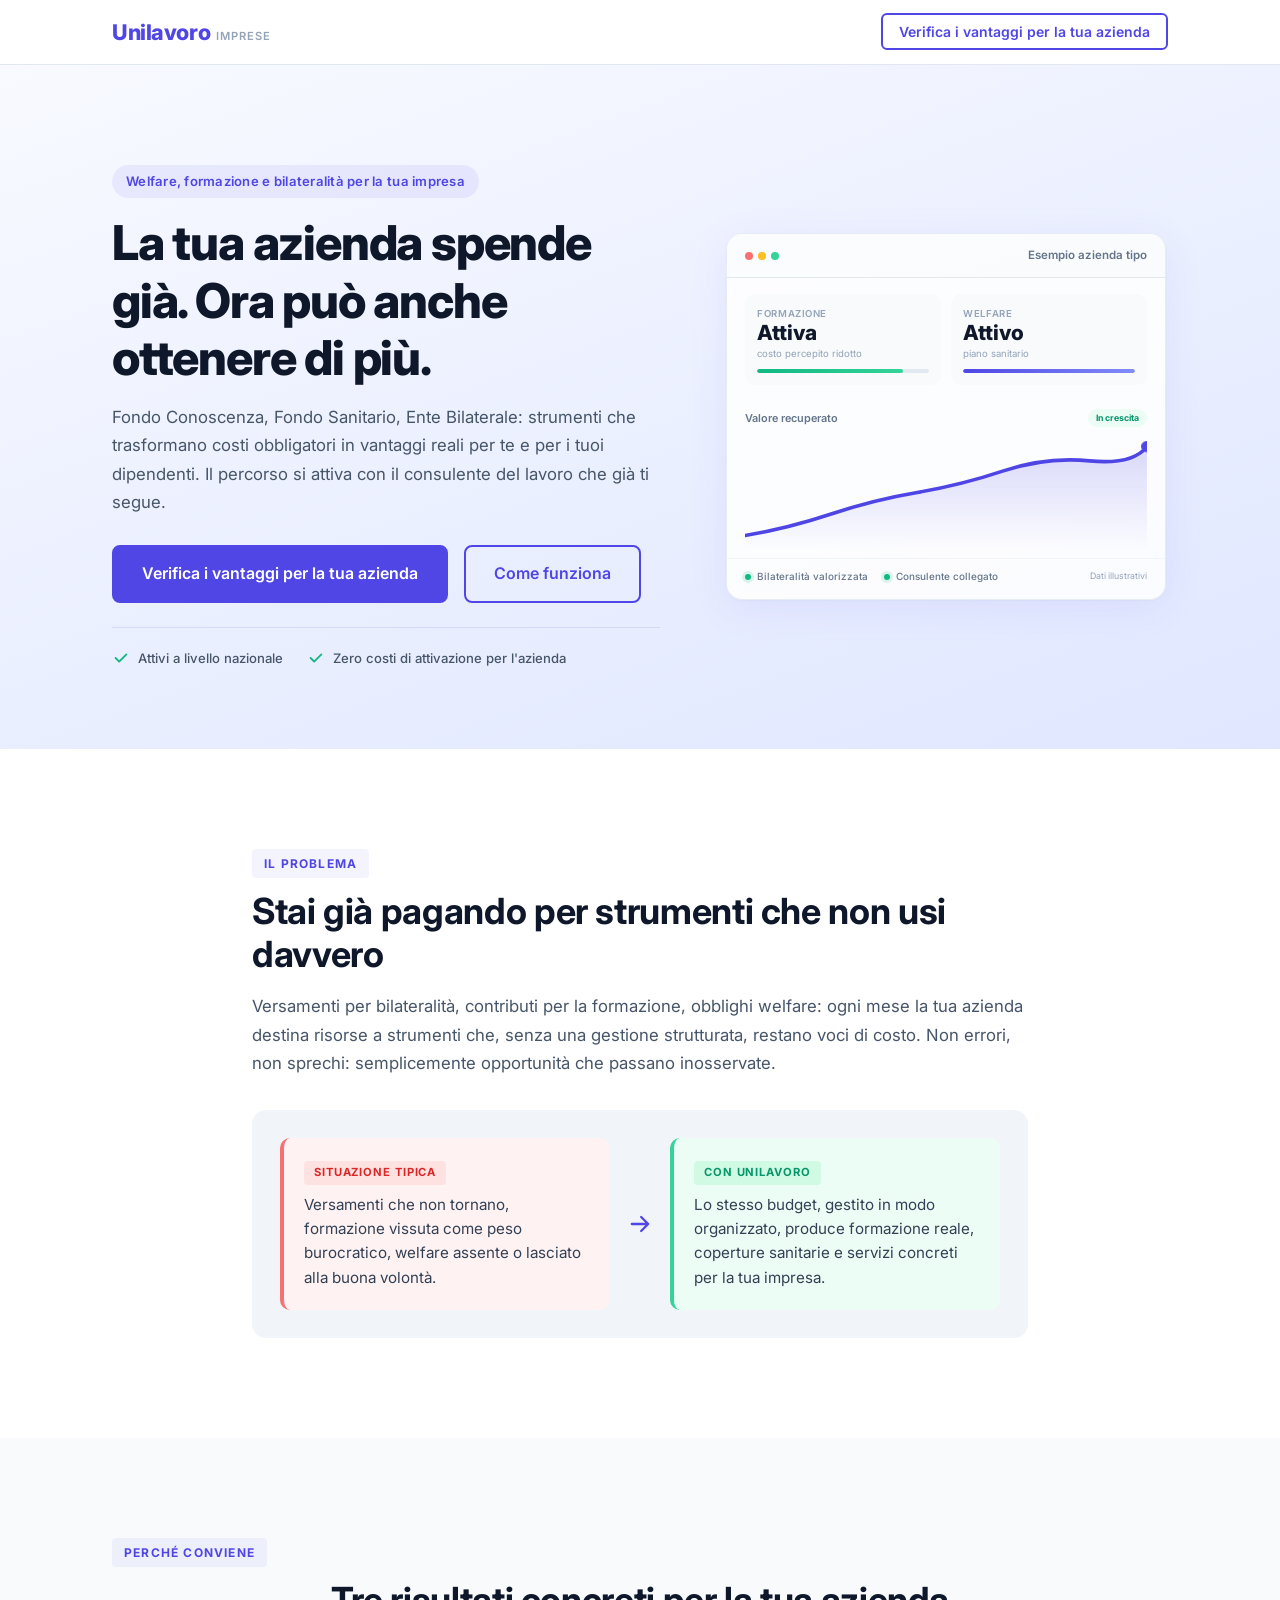
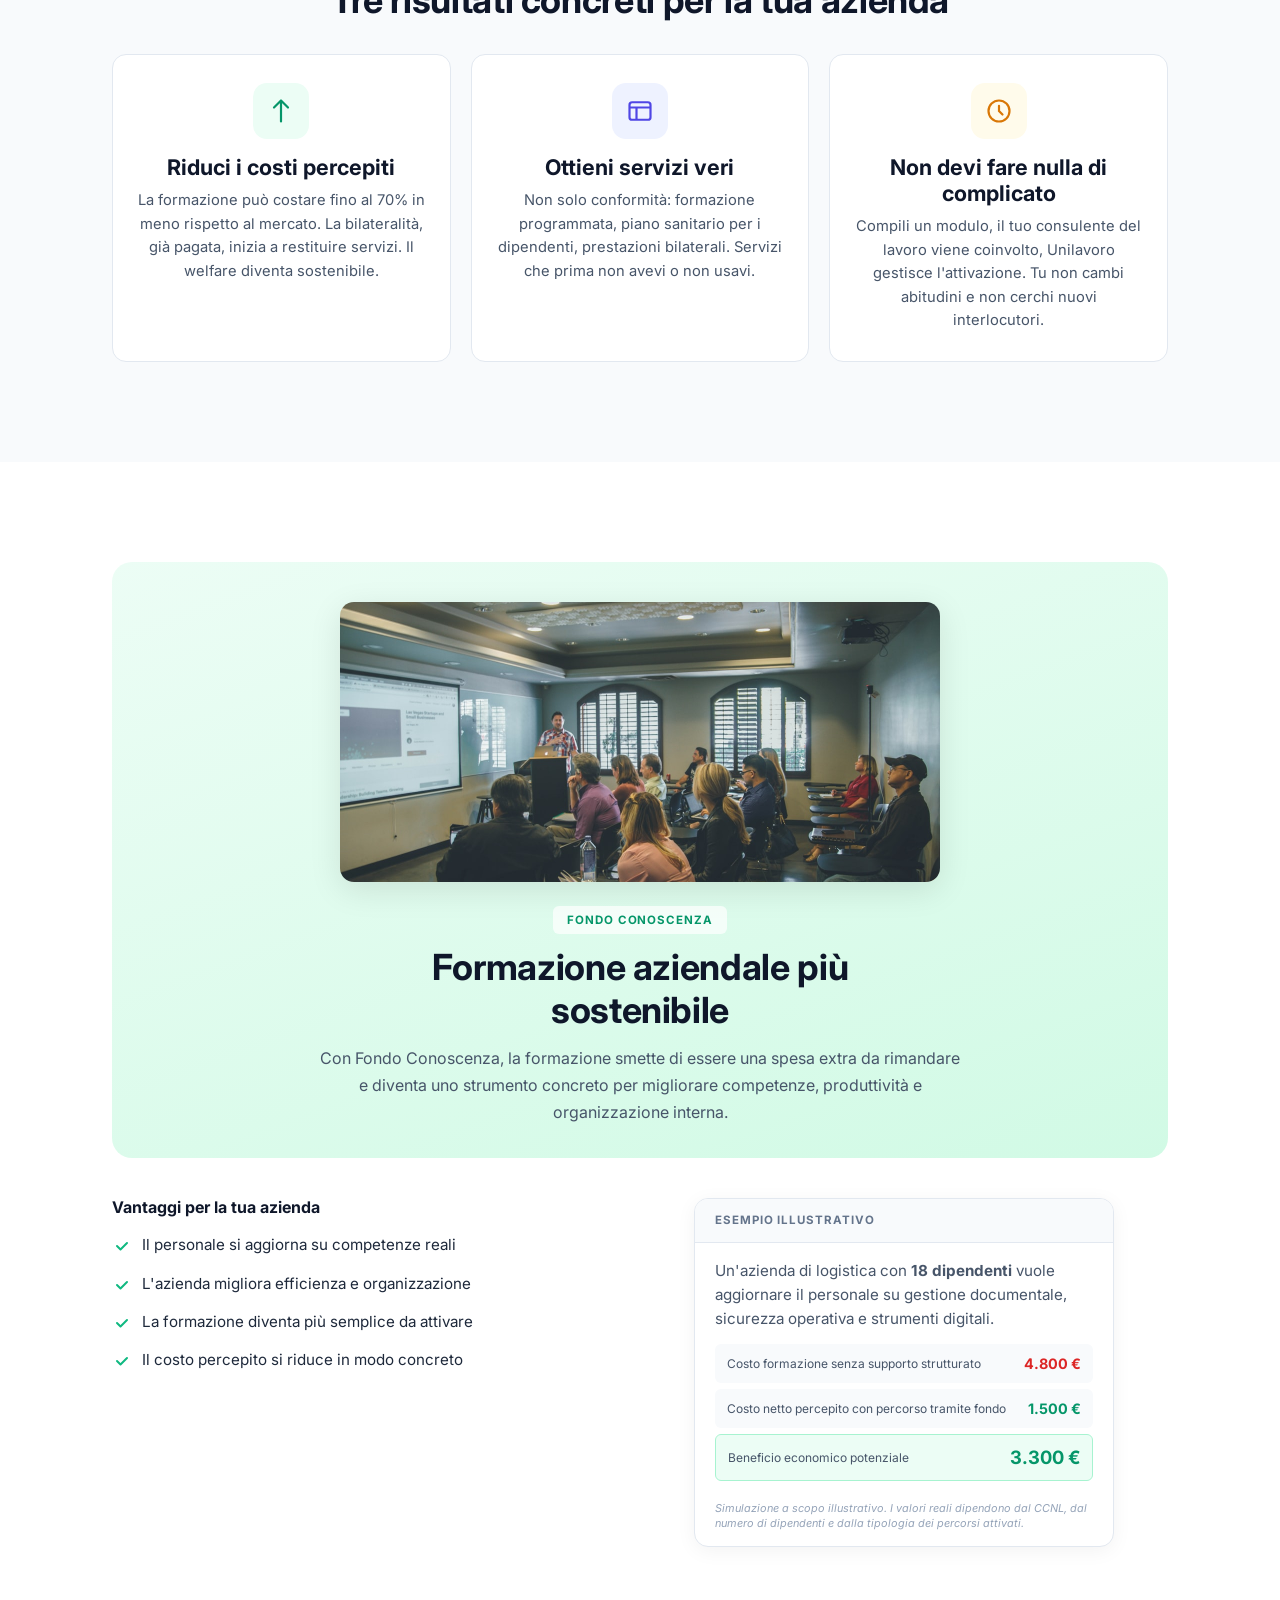
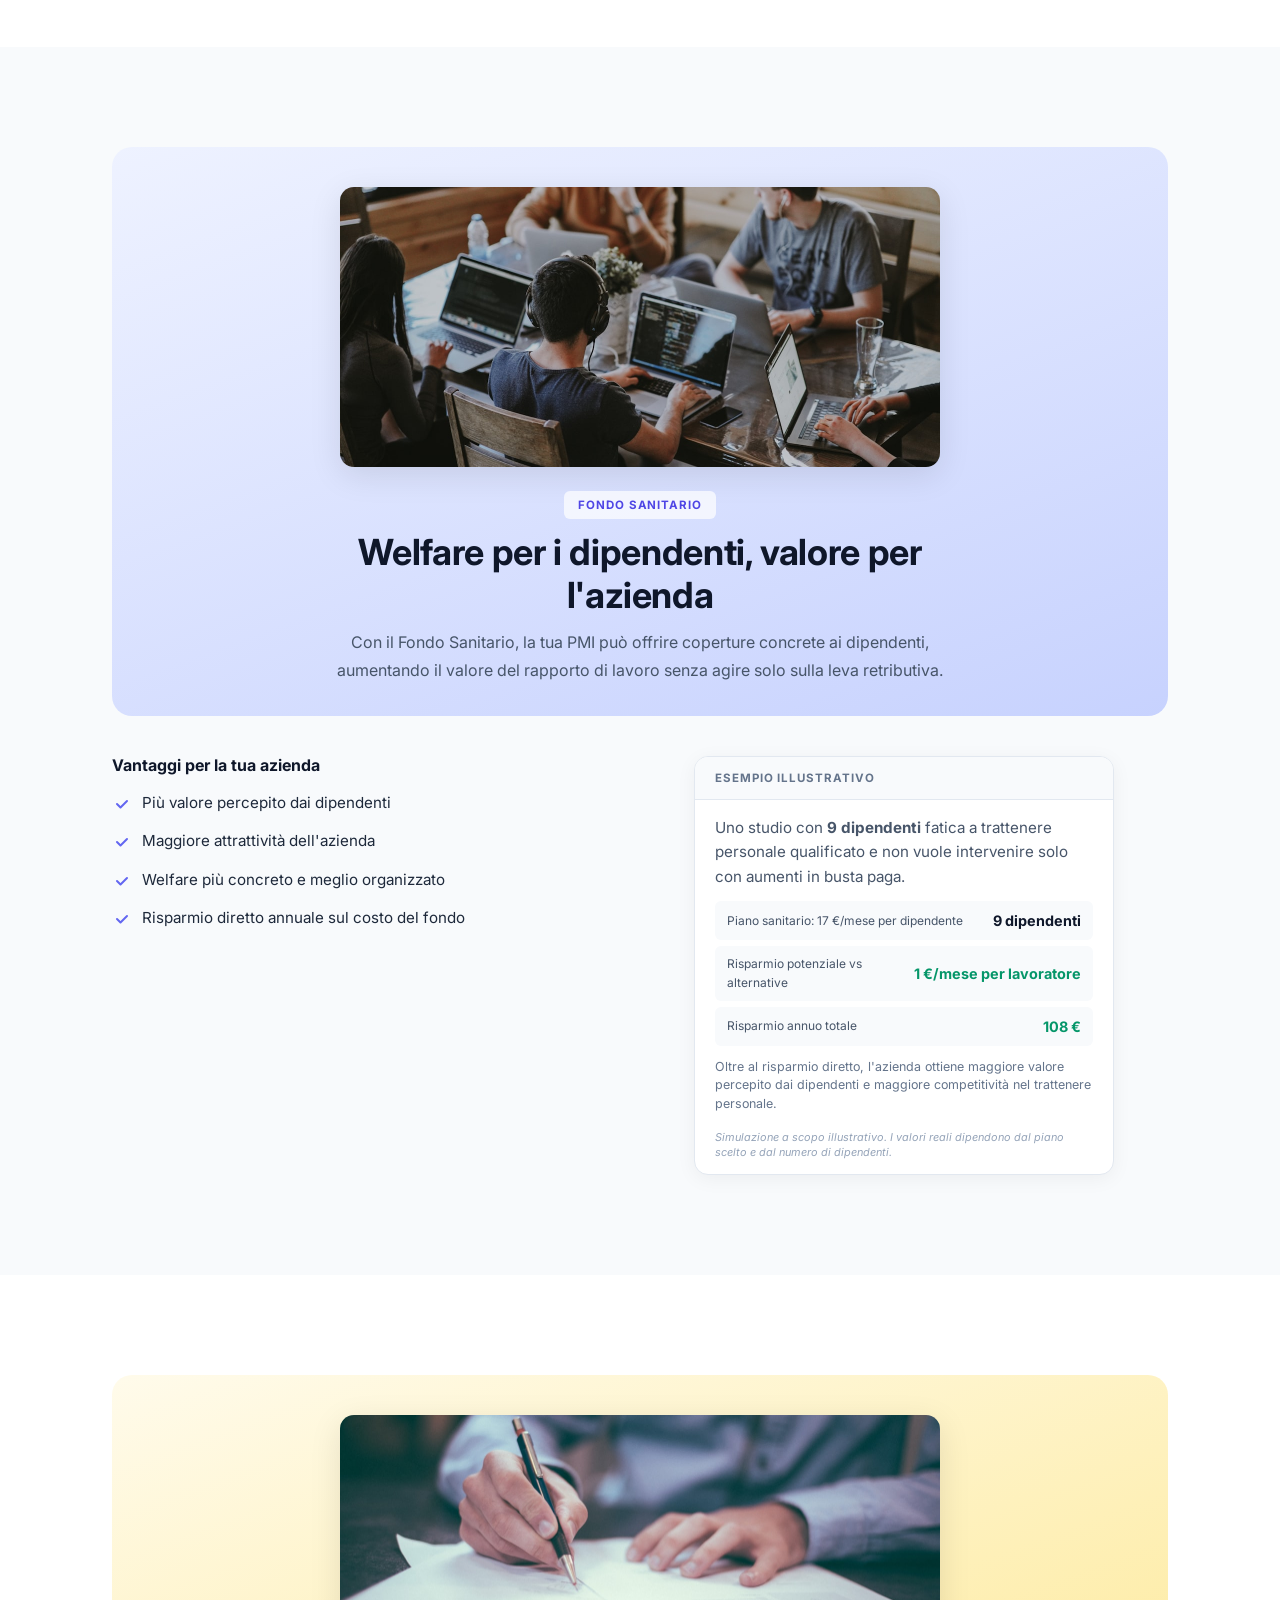
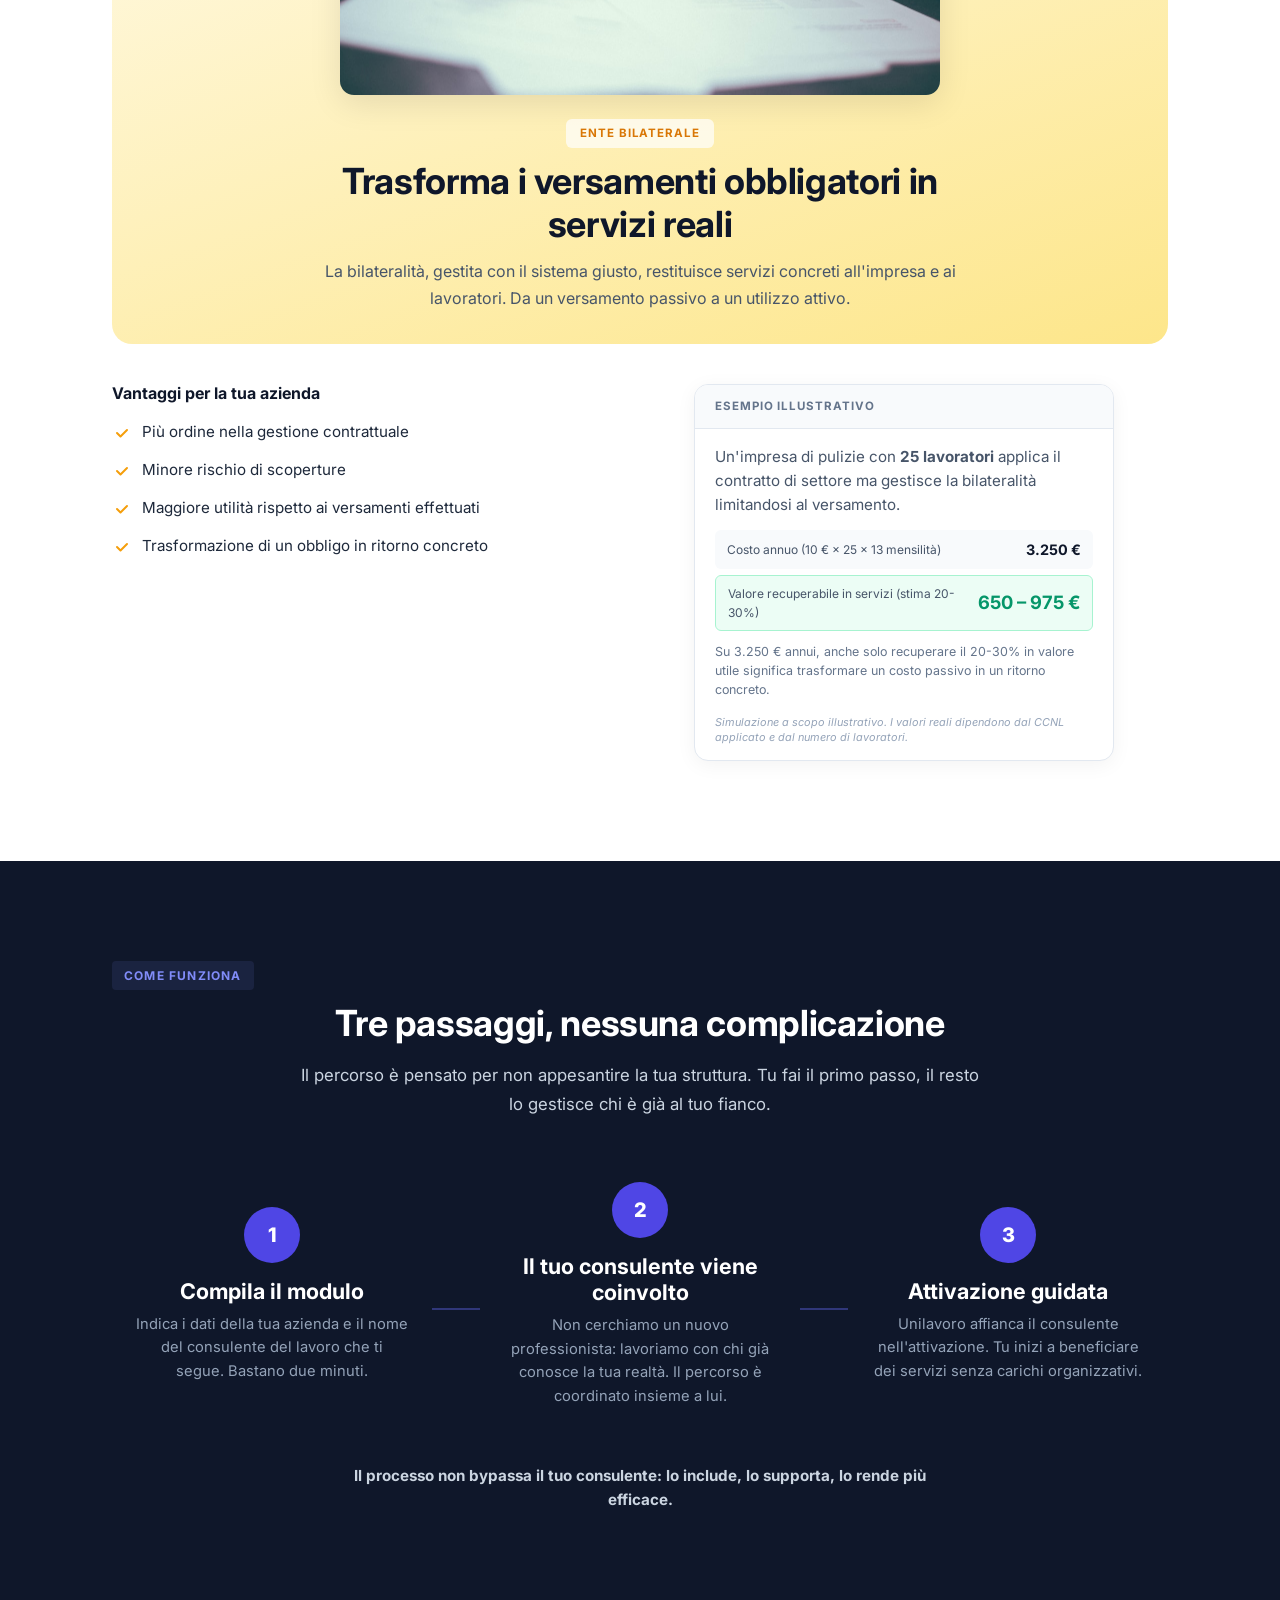
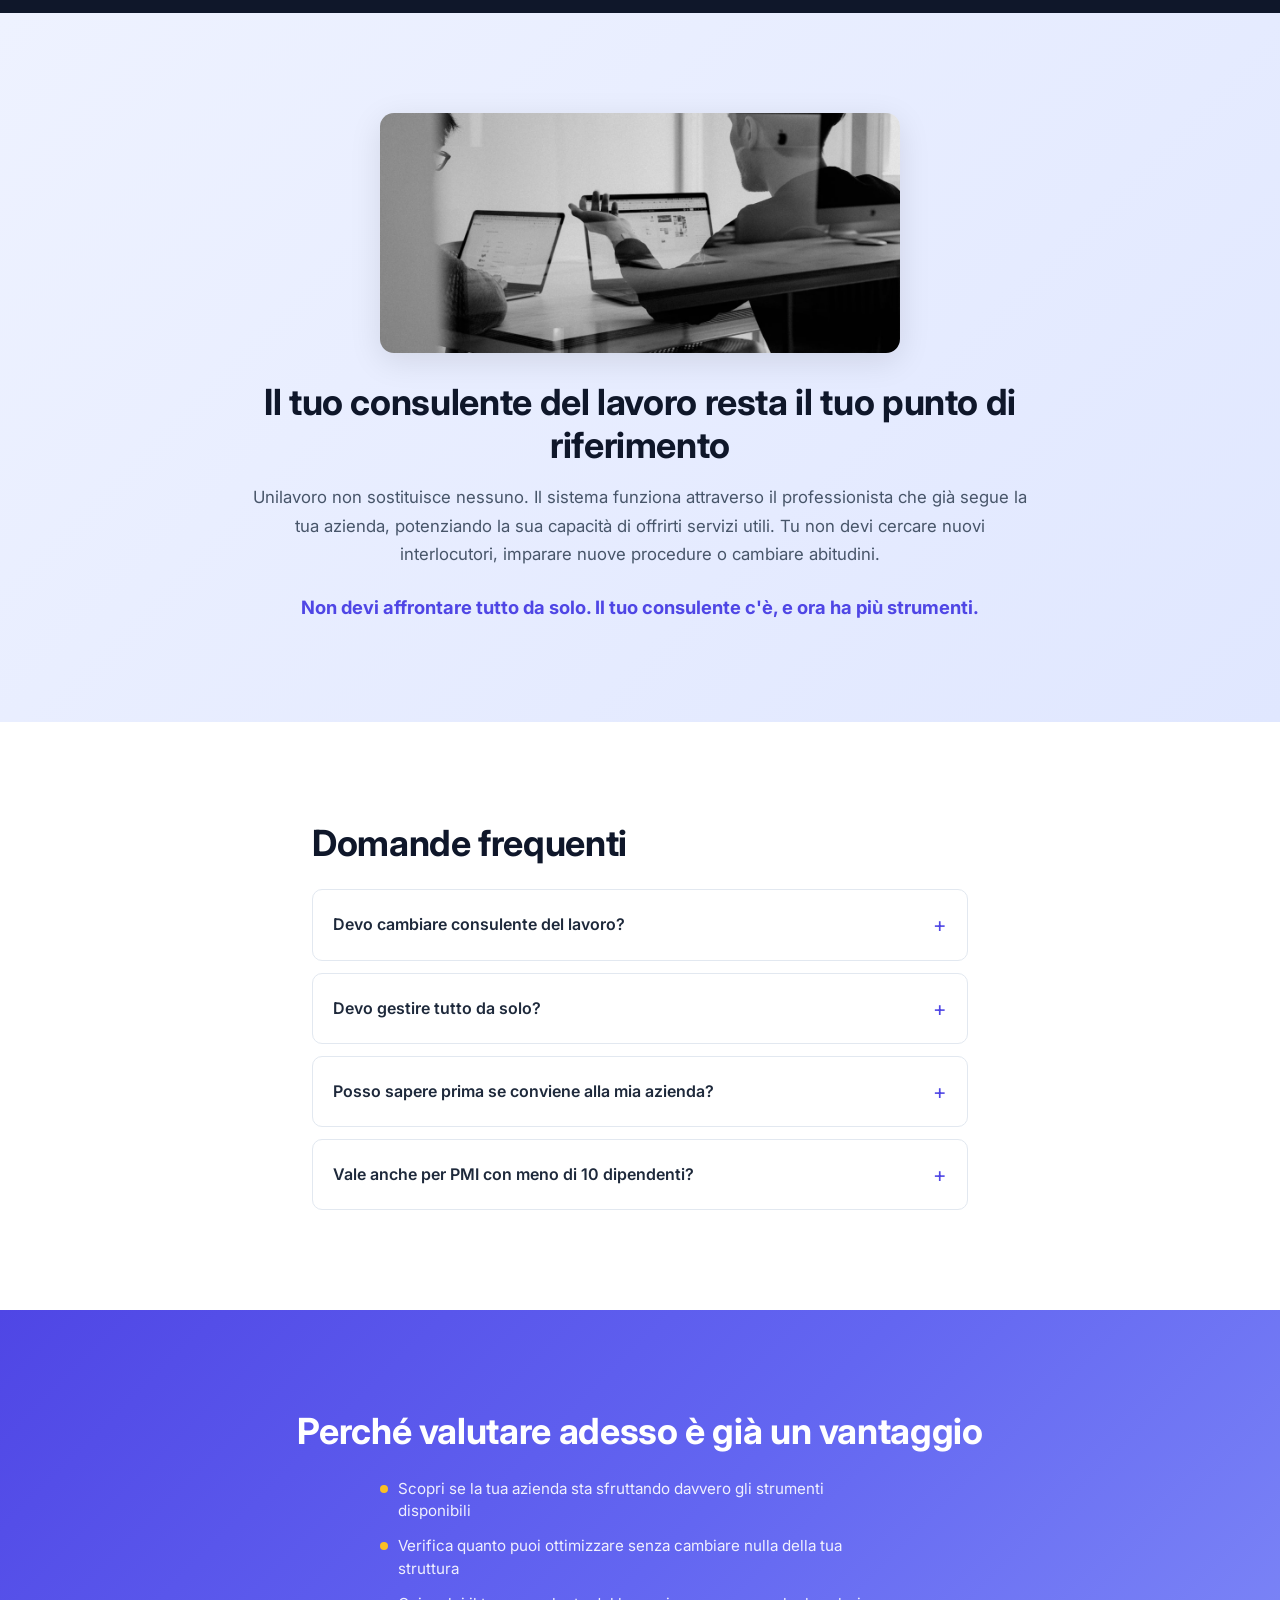
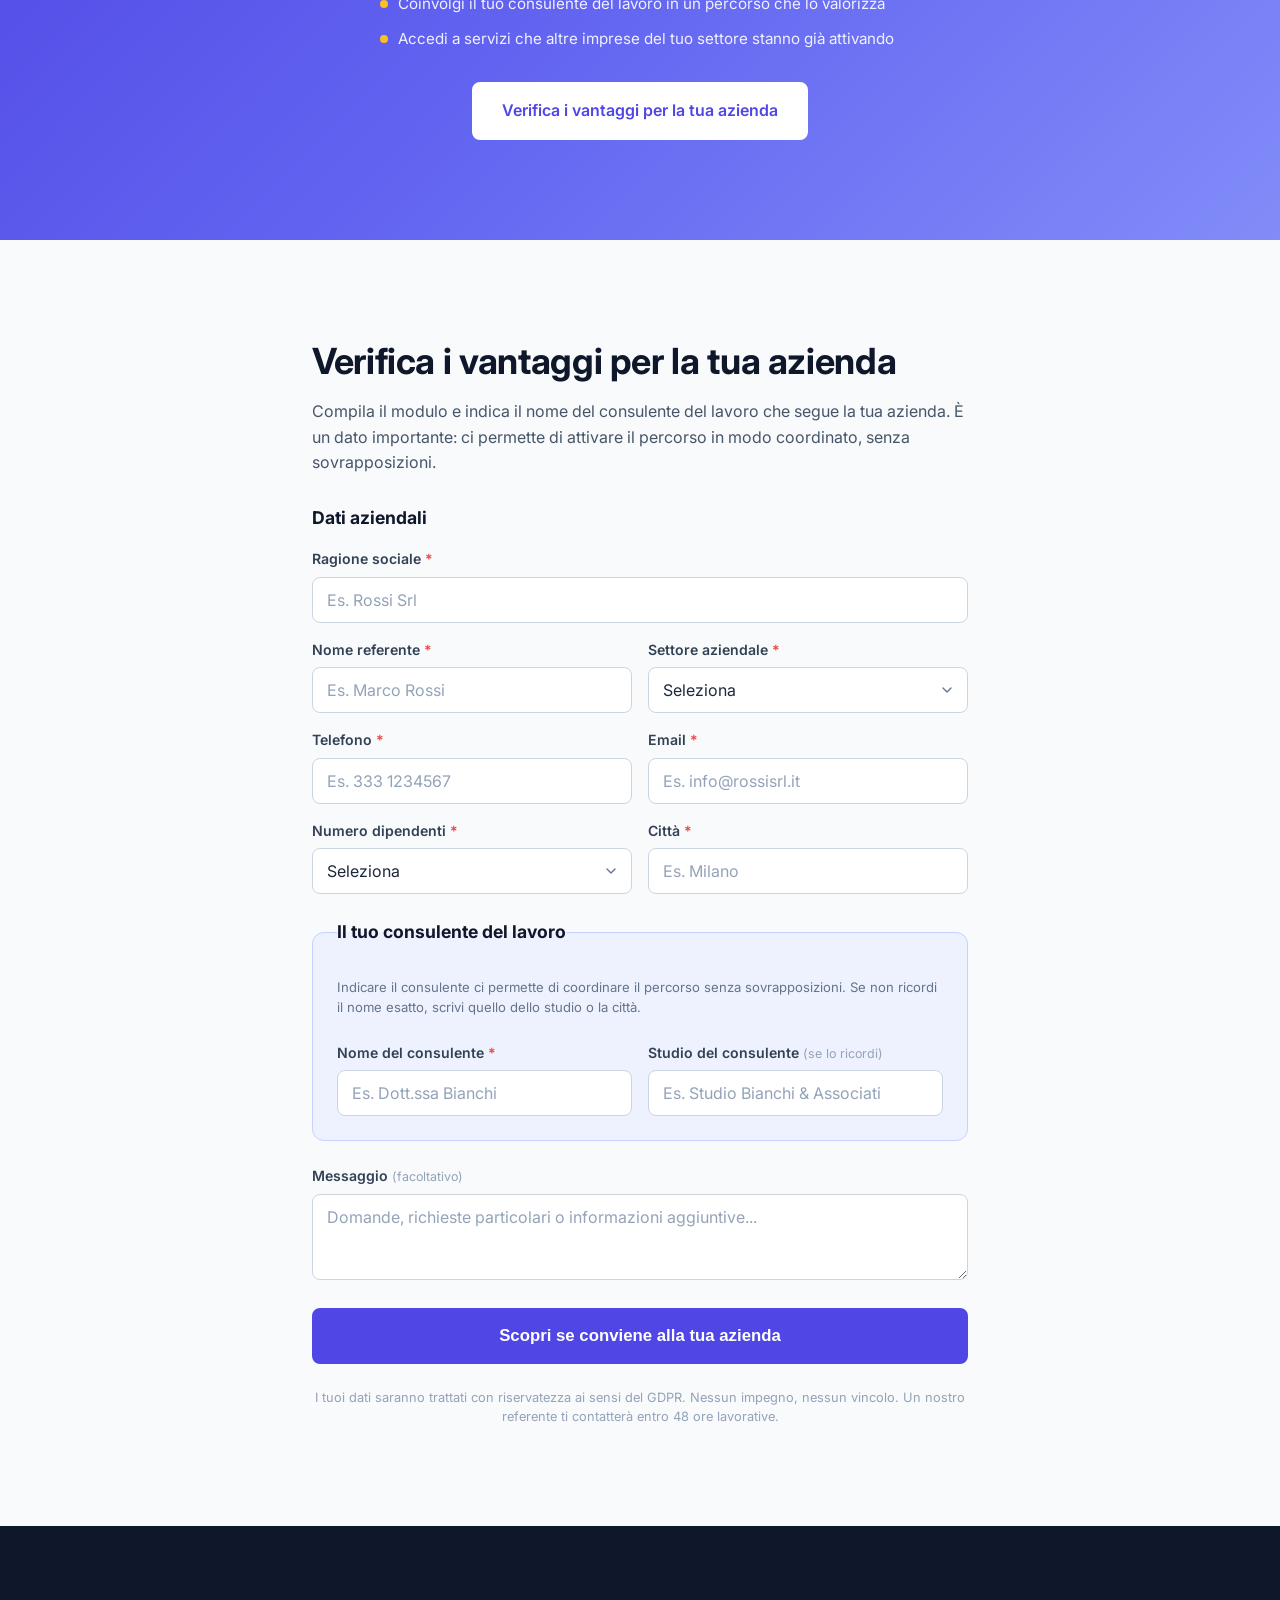
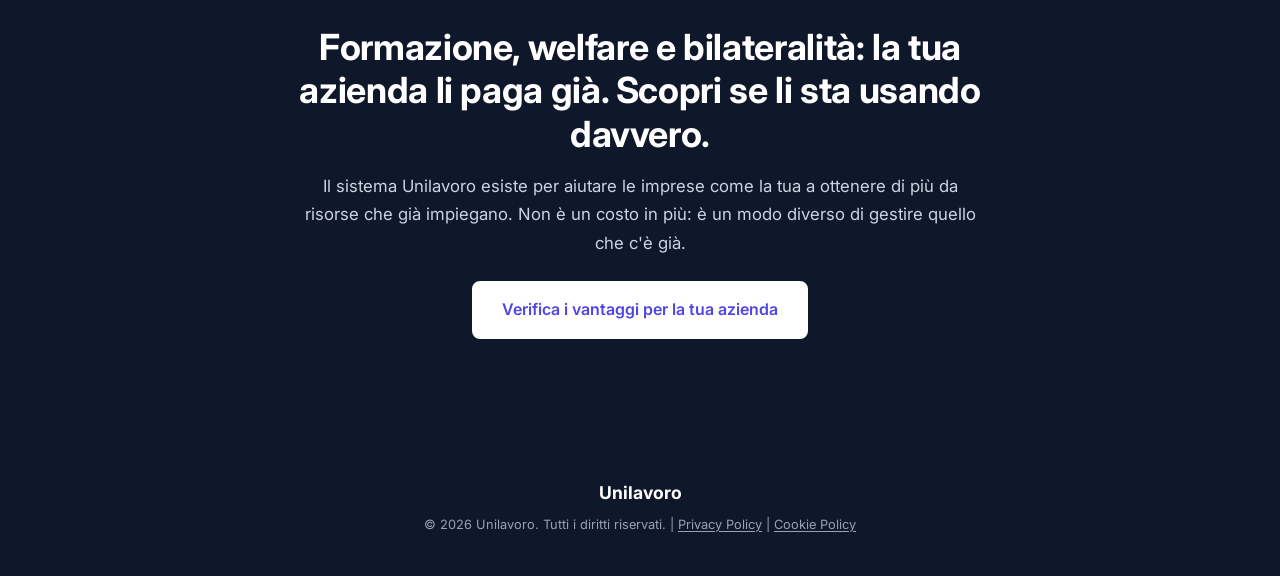
==== commit eb12f9ec: "Foto consulente nella sezione 'Il tuo consulente resta il tuo riferimento' Sostituita icona SVG con " ====
--- a/imprese.html
+++ b/imprese.html
@@ -334,8 +334,8 @@
   <!-- ========== 8. IL RUOLO DEL CONSULENTE — TENUTO ========== -->
   <section id="consulente" class="section section--accent reveal" aria-labelledby="consulente-heading">
     <div class="container container--mid text-center">
-      <div class="reassurance-icon" aria-hidden="true">
-        <svg viewBox="0 0 64 64" fill="none"><circle cx="32" cy="22" r="12" stroke="#4f46e5" stroke-width="3"/><path d="M12 56c0-11.046 8.954-20 20-20s20 8.954 20 20" stroke="#4f46e5" stroke-width="3" stroke-linecap="round"/><path d="M44 36l6-2v10l-6 2" stroke="#10B981" stroke-width="2.5" stroke-linecap="round" fill="none"/><path d="M20 36l-6-2v10l6 2" stroke="#10B981" stroke-width="2.5" stroke-linecap="round" fill="none"/></svg>
+      <div class="reassurance-photo">
+        <img src="img/consulente.jpg" alt="Consulente del lavoro in riunione con cliente: affiancamento professionale" loading="lazy" width="800" height="450">
       </div>
       <h2 id="consulente-heading">Il tuo consulente del lavoro resta il tuo punto di riferimento</h2>
       <p class="section-intro">Unilavoro non sostituisce nessuno. Il sistema funziona attraverso il professionista che già segue la tua azienda, potenziando la sua capacità di offrirti servizi utili. Tu non devi cercare nuovi interlocutori, imparare nuove procedure o cambiare abitudini.</p>
--- a/imprese.css
+++ b/imprese.css
@@ -427,6 +427,11 @@
 /* ---------- 8. Reassurance ---------- */
 .reassurance-icon { margin: 0 auto 20px; }
 .reassurance-icon svg { width: 64px; height: 64px; margin: 0 auto; }
+.reassurance-photo {
+  max-width: 520px; margin: 0 auto 28px; border-radius: 14px;
+  overflow: hidden; box-shadow: 0 8px 32px rgba(0,0,0,0.1);
+}
+.reassurance-photo img { width: 100%; height: 240px; object-fit: cover; display: block; }
 .reassurance-quote {
   font-size: 1.15rem; color: #4f46e5; margin-top: 20px;
 }
